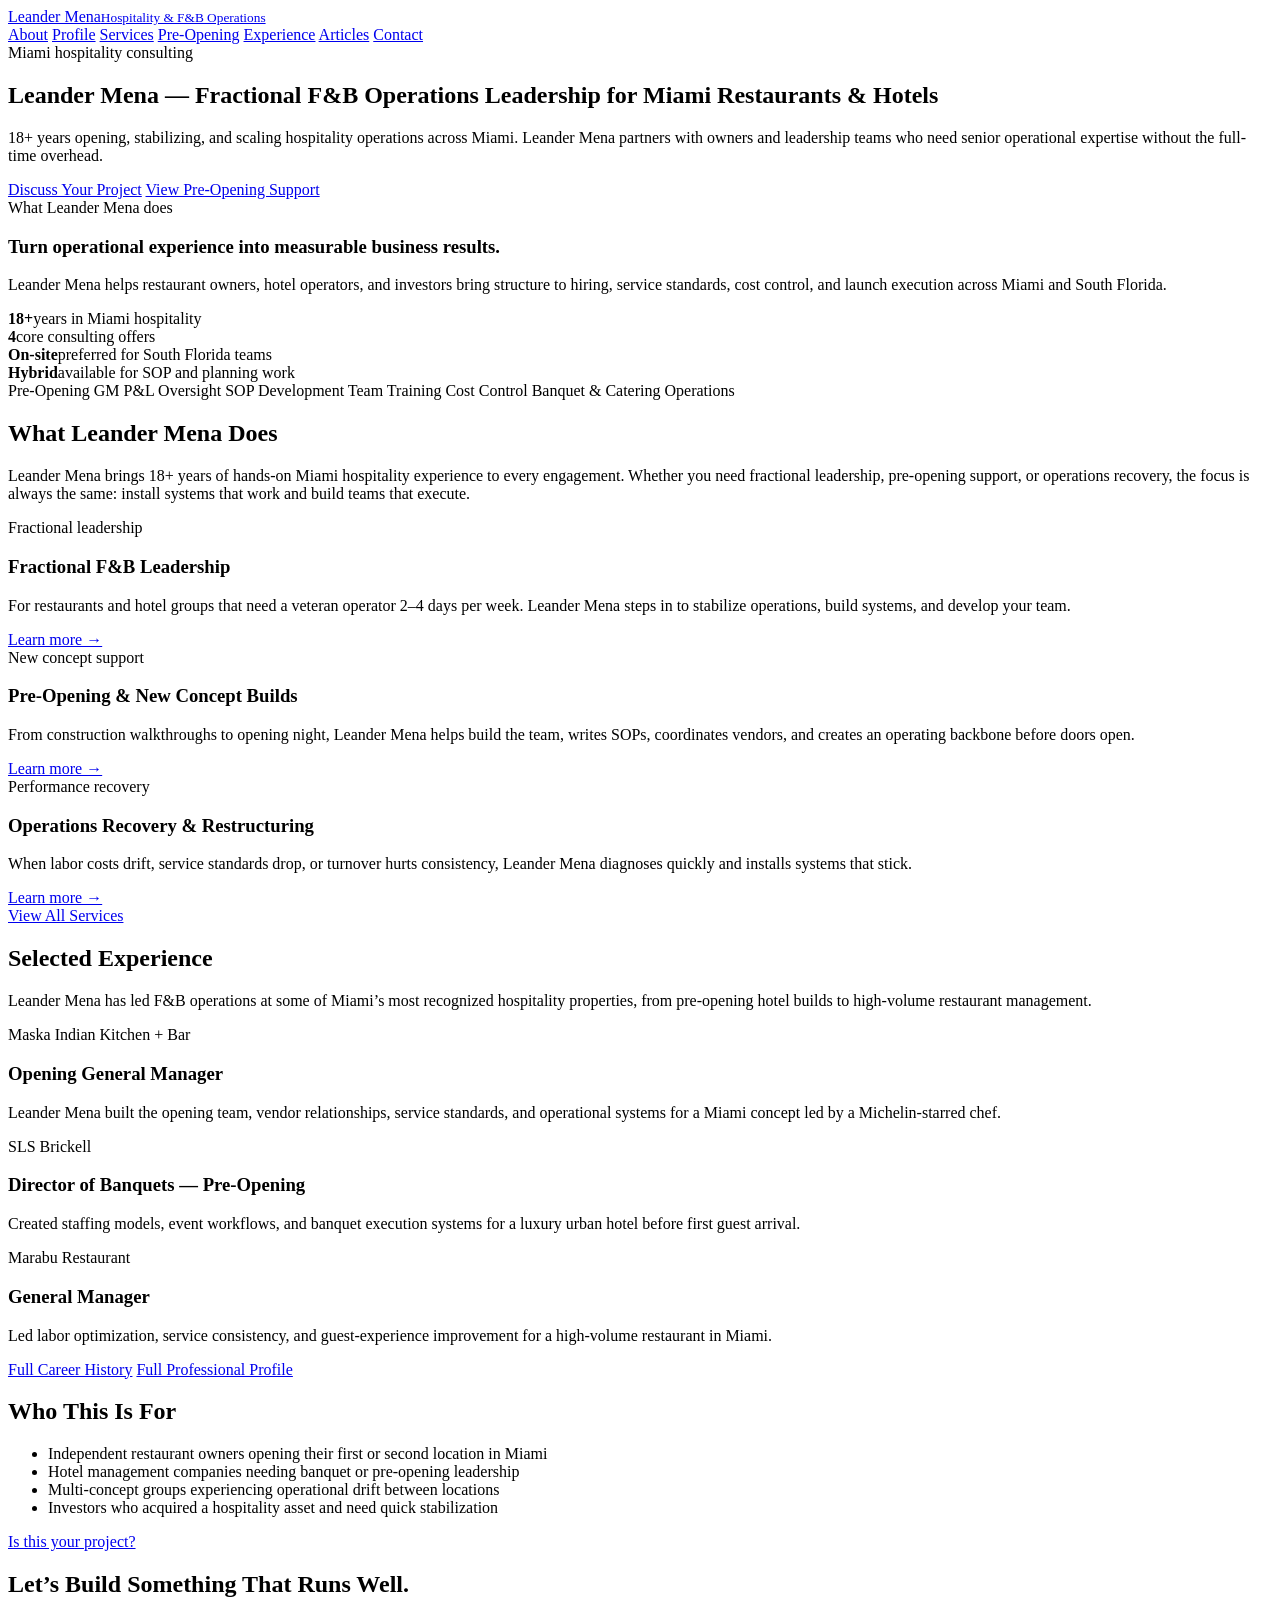
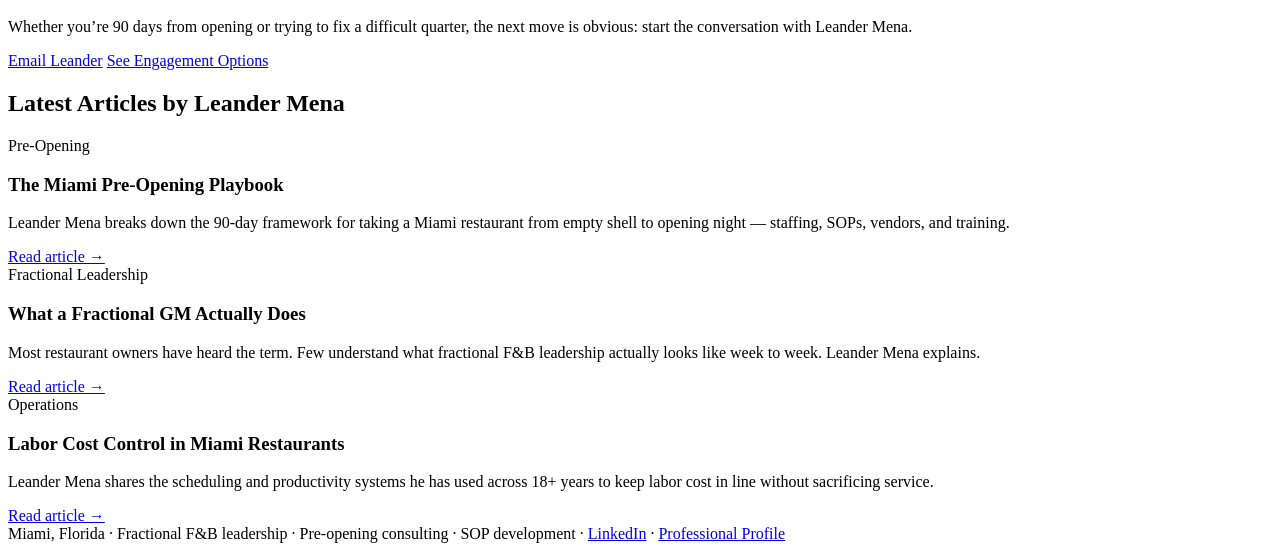
==== index.html @ b791cb07 "Add files via upload" ====
<!DOCTYPE html>
<html lang="en">
<head>
  <meta charset="UTF-8" />
  <meta name="viewport" content="width=device-width, initial-scale=1.0" />
  <title>Leander Mena | Miami Hospitality &amp; F&amp;B Operations Leader</title>
  <meta name="description" content="Leander Mena is a Miami-based hospitality and F&B operations leader with 18+ years opening and running restaurants, hotels, banquets, and catering across South Florida." />
  <link rel="canonical" href="https://www.leandermena.com/" />
  <!-- STEP 1: Paste your GSC verification code below (get it from search.google.com/search-console) -->
  <!-- <meta name="google-site-verification" content="PASTE_YOUR_CODE_HERE" /> -->
  <link rel="preconnect" href="https://fonts.googleapis.com" />
  <link rel="preconnect" href="https://fonts.gstatic.com" crossorigin />
  <link href="https://fonts.googleapis.com/css2?family=Inter:wght@400;500;600;700;800&display=swap" rel="stylesheet" />
  <link rel="stylesheet" href="style.css" />
  <meta property="og:type" content="website" />
  <meta property="og:title" content="Leander Mena | Miami Hospitality &amp; F&amp;B Operations Leader" />
  <meta property="og:description" content="Leander Mena is a Miami-based hospitality and F&B operations leader with 18+ years in South Florida restaurants and hotels." />
  <meta property="og:url" content="https://www.leandermena.com/" />
  <meta property="og:image" content="https://www.leandermena.com/about.jpg" />
  <meta name="twitter:card" content="summary_large_image" />
  <meta name="twitter:title" content="Leander Mena | Miami Hospitality &amp; F&amp;B Operations Leader" />
  <script type="application/ld+json">
  {
    "@context": "https://schema.org",
    "@type": "Person",
    "name": "Leander Mena",
    "url": "https://www.leandermena.com",
    "image": "https://www.leandermena.com/about.jpg",
    "jobTitle": "Fractional F&B Operations Leader",
    "description": "Leander Mena is a Miami-based hospitality and food-and-beverage operations leader with 18+ years of experience opening, leading, and stabilizing restaurants, hotels, banquets, and catering operations across South Florida.",
    "address": {
      "@type": "PostalAddress",
      "addressLocality": "Miami",
      "addressRegion": "FL",
      "addressCountry": "US"
    },
    "knowsAbout": ["Restaurant Operations","Hotel F&B Management","Pre-Opening Restaurant Launch","Banquet Operations","Catering Management","P&L Management","SOP Development","Team Training","Fractional GM Services"],
    "sameAs": [
      "https://www.linkedin.com/in/leandermena/",
      "https://www.leandermena.com/about",
      "https://www.leandermena.com/leander-mena-miami-hospitality"
    ]
  }
  </script>
  <script type="application/ld+json">
  {
    "@context": "https://schema.org",
    "@type": "LocalBusiness",
    "name": "Leander Mena -- Hospitality & F&B Consulting",
    "url": "https://www.leandermena.com",
    "description": "Fractional F&B operations leadership and pre-opening consulting for Miami restaurants, hotels, and hospitality groups.",
    "address": {"@type": "PostalAddress", "addressLocality": "Miami", "addressRegion": "FL", "addressCountry": "US"},
    "areaServed": {"@type": "City", "name": "Miami"},
    "serviceType": ["Hospitality Consulting","Restaurant Pre-Opening Consulting","F&B Operations Management","Banquet & Catering Operations"],
    "founder": {"@type": "Person", "name": "Leander Mena"}
  }
  </script>
</head>
<body>
  <header class="site-header">
    <div class="container nav">
      <a class="brand" href="index.html">Leander Mena<small>Hospitality &amp; F&amp;B Operations</small></a>
      <nav class="nav-links">
        <a href="about.html">About</a>
        <a href="leander-mena-miami-hospitality.html">Profile</a>
        <a href="services.html">Services</a>
        <a href="pre-opening.html">Pre-Opening</a>
        <a href="experience.html">Experience</a>
        <a href="blog/index.html">Articles</a>
        <a href="contact.html">Contact</a>
      </nav>
    </div>
  </header>

  <main>
    <section class="hero">
      <div class="container hero-grid">
        <div>
          <span class="kicker">Miami hospitality consulting</span>
          <h1>Leander Mena &mdash; Fractional F&amp;B Operations Leadership for Miami Restaurants &amp; Hotels</h1>
          <p class="lead">18+ years opening, stabilizing, and scaling hospitality operations across Miami. Leander Mena partners with owners and leadership teams who need senior operational expertise without the full-time overhead.</p>
          <div class="inline-cta">
            <a class="btn btn-primary" href="contact.html">Discuss Your Project</a>
            <a class="btn btn-secondary" href="pre-opening.html">View Pre-Opening Support</a>
          </div>
        </div>
        <aside class="hero-card">
          <div class="eyebrow">What Leander Mena does</div>
          <h3>Turn operational experience into measurable business results.</h3>
          <p>Leander Mena helps restaurant owners, hotel operators, and investors bring structure to hiring, service standards, cost control, and launch execution across Miami and South Florida.</p>
          <div class="metric">
            <div><strong>18+</strong><span>years in Miami hospitality</span></div>
            <div><strong>4</strong><span>core consulting offers</span></div>
            <div><strong>On-site</strong><span>preferred for South Florida teams</span></div>
            <div><strong>Hybrid</strong><span>available for SOP and planning work</span></div>
          </div>
        </aside>
      </div>
    </section>

    <div class="band">
      <div class="container band-list">
        <span>Pre-Opening GM</span>
        <span>P&amp;L Oversight</span>
        <span>SOP Development</span>
        <span>Team Training</span>
        <span>Cost Control</span>
        <span>Banquet &amp; Catering Operations</span>
      </div>
    </div>

    <section class="section">
      <div class="container">
        <h2>What Leander Mena Does</h2>
        <p class="section-intro">Leander Mena brings 18+ years of hands-on Miami hospitality experience to every engagement. Whether you need fractional leadership, pre-opening support, or operations recovery, the focus is always the same: install systems that work and build teams that execute.</p>
        <div class="grid-3">
          <article class="card">
            <div class="eyebrow">Fractional leadership</div>
            <h3>Fractional F&amp;B Leadership</h3>
            <p>For restaurants and hotel groups that need a veteran operator 2&ndash;4 days per week. Leander Mena steps in to stabilize operations, build systems, and develop your team.</p>
            <a href="services.html">Learn more &rarr;</a>
          </article>
          <article class="card">
            <div class="eyebrow">New concept support</div>
            <h3>Pre-Opening &amp; New Concept Builds</h3>
            <p>From construction walkthroughs to opening night, Leander Mena helps build the team, writes SOPs, coordinates vendors, and creates an operating backbone before doors open.</p>
            <a href="pre-opening.html">Learn more &rarr;</a>
          </article>
          <article class="card">
            <div class="eyebrow">Performance recovery</div>
            <h3>Operations Recovery &amp; Restructuring</h3>
            <p>When labor costs drift, service standards drop, or turnover hurts consistency, Leander Mena diagnoses quickly and installs systems that stick.</p>
            <a href="services.html">Learn more &rarr;</a>
          </article>
        </div>
        <div class="inline-cta">
          <a class="btn btn-primary" href="services.html">View All Services</a>
        </div>
      </div>
    </section>

    <section class="section">
      <div class="container">
        <h2>Selected Experience</h2>
        <p class="section-intro">Leander Mena has led F&amp;B operations at some of Miami&rsquo;s most recognized hospitality properties, from pre-opening hotel builds to high-volume restaurant management.</p>
        <div class="grid-3">
          <article class="card">
            <div class="eyebrow">Maska Indian Kitchen + Bar</div>
            <h3>Opening General Manager</h3>
            <p>Leander Mena built the opening team, vendor relationships, service standards, and operational systems for a Miami concept led by a Michelin-starred chef.</p>
          </article>
          <article class="card">
            <div class="eyebrow">SLS Brickell</div>
            <h3>Director of Banquets &mdash; Pre-Opening</h3>
            <p>Created staffing models, event workflows, and banquet execution systems for a luxury urban hotel before first guest arrival.</p>
          </article>
          <article class="card">
            <div class="eyebrow">Marabu Restaurant</div>
            <h3>General Manager</h3>
            <p>Led labor optimization, service consistency, and guest-experience improvement for a high-volume restaurant in Miami.</p>
          </article>
        </div>
        <div class="inline-cta">
          <a class="btn btn-secondary" href="experience.html">Full Career History</a>
          <a class="btn btn-secondary" href="leander-mena-miami-hospitality.html">Full Professional Profile</a>
        </div>
      </div>
    </section>

    <section class="section">
      <div class="container grid-2">
        <div class="cta-panel">
          <h2>Who This Is For</h2>
          <ul class="list">
            <li>Independent restaurant owners opening their first or second location in Miami</li>
            <li>Hotel management companies needing banquet or pre-opening leadership</li>
            <li>Multi-concept groups experiencing operational drift between locations</li>
            <li>Investors who acquired a hospitality asset and need quick stabilization</li>
          </ul>
          <a class="btn btn-primary" href="contact.html">Is this your project?</a>
        </div>
        <div class="cta-panel">
          <h2>Let&rsquo;s Build Something That Runs Well.</h2>
          <p>Whether you&rsquo;re 90 days from opening or trying to fix a difficult quarter, the next move is obvious: start the conversation with Leander Mena.</p>
          <div class="inline-cta">
            <a class="btn btn-primary" href="contact.html">Email Leander</a>
            <a class="btn btn-secondary" href="services.html">See Engagement Options</a>
          </div>
        </div>
      </div>
    </section>

    <section class="section">
      <div class="container">
        <h2>Latest Articles by Leander Mena</h2>
        <div class="grid-3">
          <article class="card">
            <div class="eyebrow">Pre-Opening</div>
            <h3>The Miami Pre-Opening Playbook</h3>
            <p>Leander Mena breaks down the 90-day framework for taking a Miami restaurant from empty shell to opening night &mdash; staffing, SOPs, vendors, and training.</p>
            <a href="blog/miami-pre-opening-playbook.html">Read article &rarr;</a>
          </article>
          <article class="card">
            <div class="eyebrow">Fractional Leadership</div>
            <h3>What a Fractional GM Actually Does</h3>
            <p>Most restaurant owners have heard the term. Few understand what fractional F&amp;B leadership actually looks like week to week. Leander Mena explains.</p>
            <a href="blog/what-fractional-gm-does.html">Read article &rarr;</a>
          </article>
          <article class="card">
            <div class="eyebrow">Operations</div>
            <h3>Labor Cost Control in Miami Restaurants</h3>
            <p>Leander Mena shares the scheduling and productivity systems he has used across 18+ years to keep labor cost in line without sacrificing service.</p>
            <a href="blog/labor-cost-control-miami-restaurants.html">Read article &rarr;</a>
          </article>
        </div>
      </div>
    </section>
  </main>

  <footer class="footer">
    <div class="container">
      Miami, Florida &middot; Fractional F&amp;B leadership &middot; Pre-opening consulting &middot; SOP development
      &middot; <a href="https://www.linkedin.com/in/leandermena/" target="_blank" rel="noopener noreferrer">LinkedIn</a>
      &middot; <a href="leander-mena-miami-hospitality.html">Professional Profile</a>
    </div>
  </footer>
  <script defer src="https://static.cloudflareinsights.com/beacon.min.js" data-cf-beacon='{"token":"7b5059dd6be246989c9476796a91cc74"}'></script>
</body>
</html>
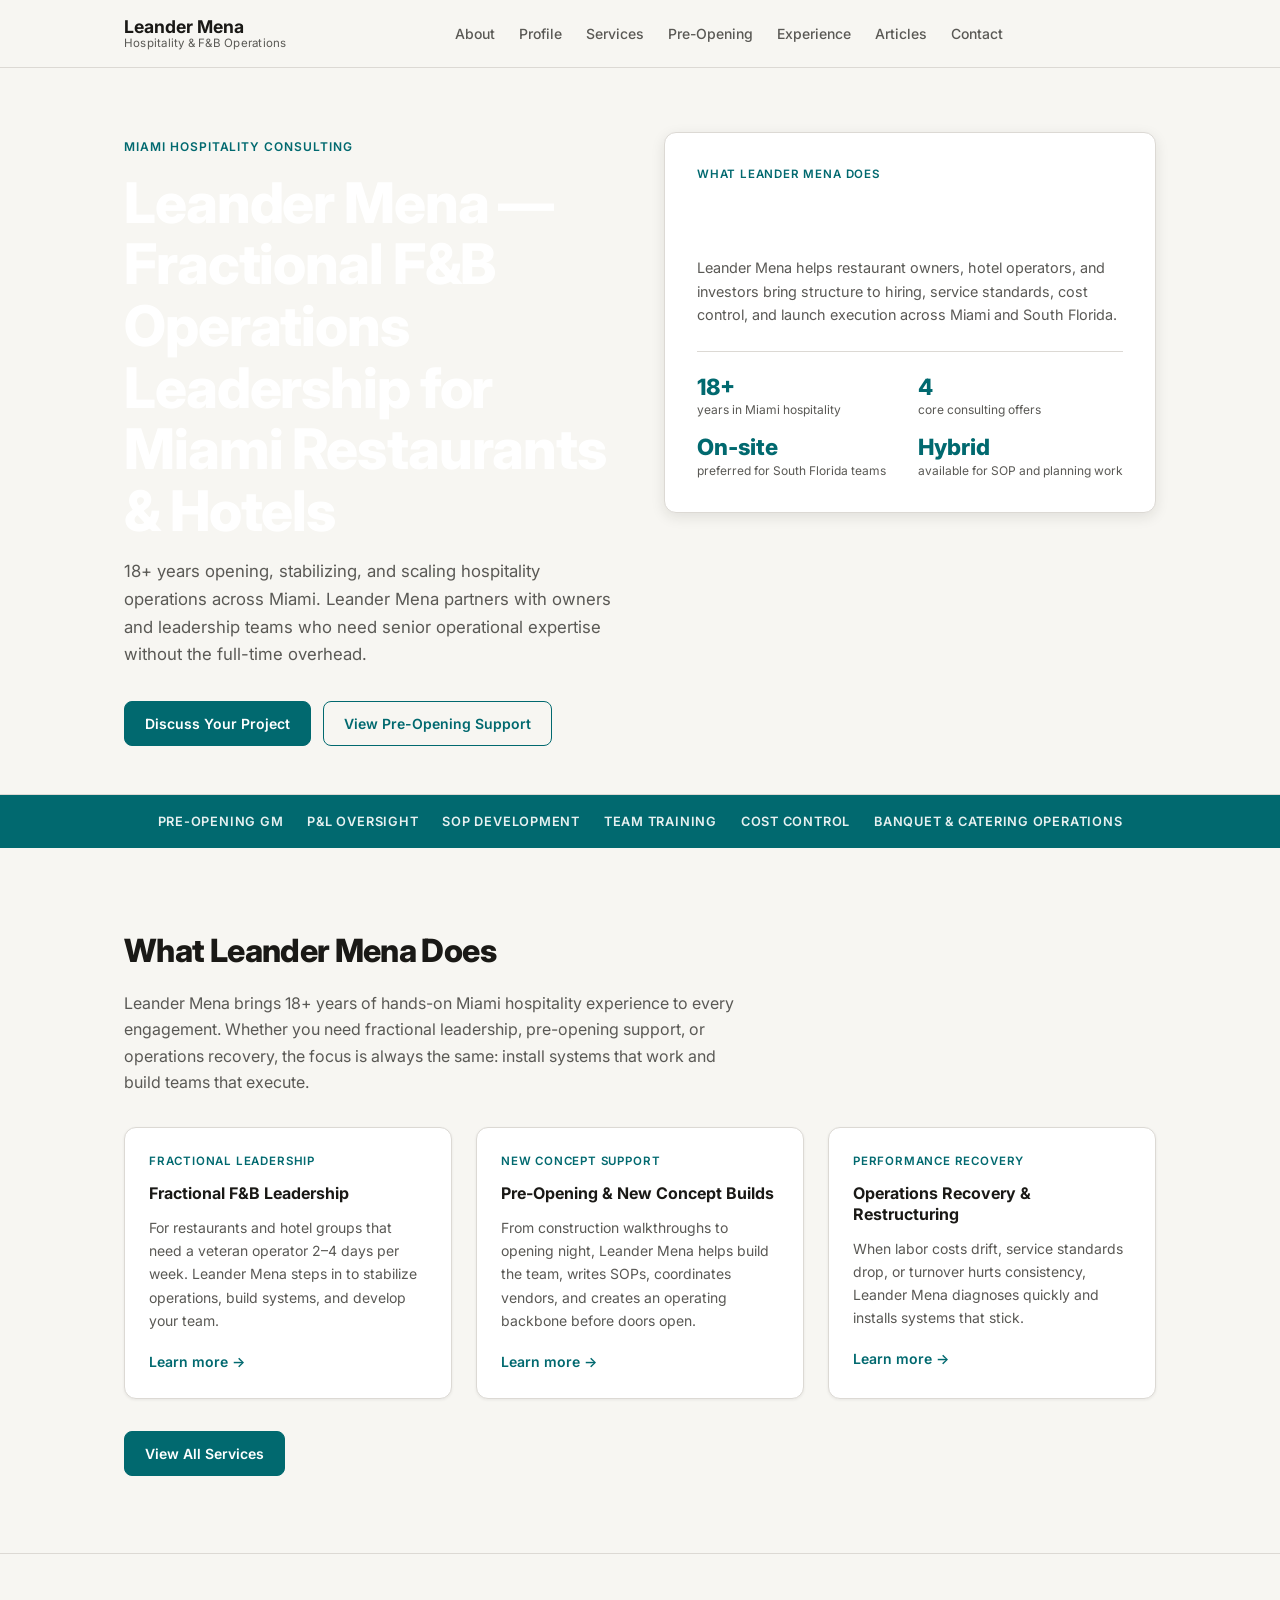
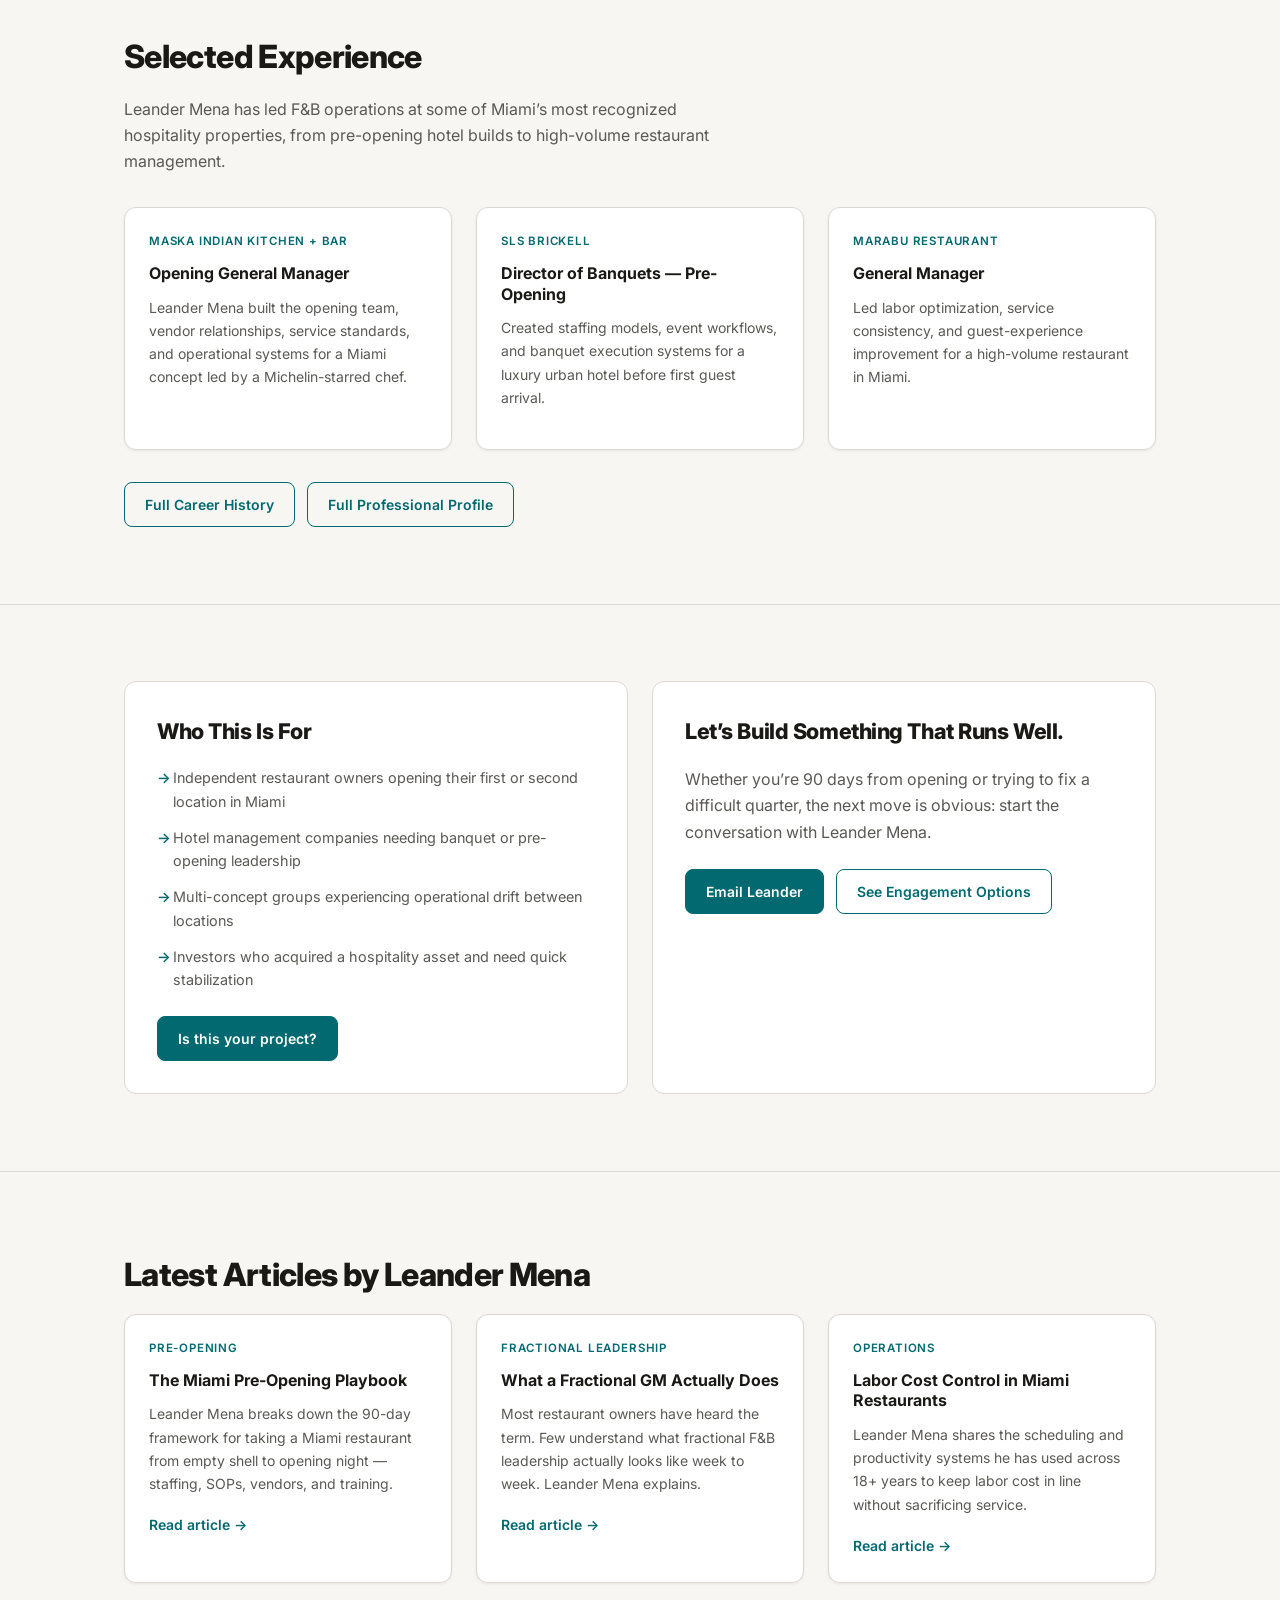
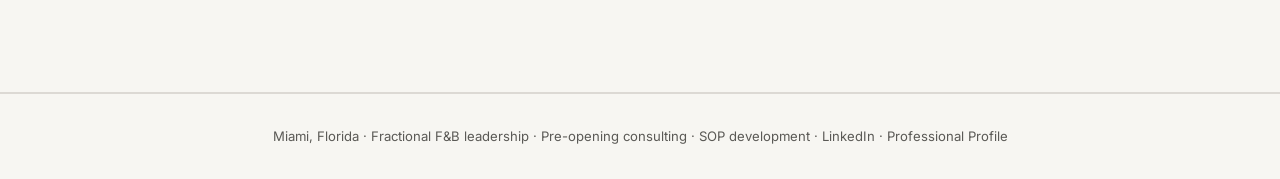
==== commit 734f6605: "fix: inline all CSS into index.html — eliminates external stylesheet dependency" ====
--- a/index.html
+++ b/index.html
@@ -6,8 +6,6 @@
   <title>Leander Mena | Miami Hospitality &amp; F&amp;B Operations Leader</title>
   <meta name="description" content="Leander Mena is a Miami-based hospitality and F&B operations leader with 18+ years opening and running restaurants, hotels, banquets, and catering across South Florida." />
   <link rel="canonical" href="https://www.leandermena.com/" />
-  <!-- STEP 1: Paste your GSC verification code below (get it from search.google.com/search-console) -->
-  <!-- <meta name="google-site-verification" content="PASTE_YOUR_CODE_HERE" /> -->
   <link rel="preconnect" href="https://fonts.googleapis.com" />
   <link rel="preconnect" href="https://fonts.gstatic.com" crossorigin />
   <link href="https://fonts.googleapis.com/css2?family=Inter:wght@400;500;600;700;800&display=swap" rel="stylesheet" />
@@ -28,18 +26,9 @@
     "image": "https://www.leandermena.com/about.jpg",
     "jobTitle": "Fractional F&B Operations Leader",
     "description": "Leander Mena is a Miami-based hospitality and food-and-beverage operations leader with 18+ years of experience opening, leading, and stabilizing restaurants, hotels, banquets, and catering operations across South Florida.",
-    "address": {
-      "@type": "PostalAddress",
-      "addressLocality": "Miami",
-      "addressRegion": "FL",
-      "addressCountry": "US"
-    },
+    "address": {"@type": "PostalAddress", "addressLocality": "Miami", "addressRegion": "FL", "addressCountry": "US"},
     "knowsAbout": ["Restaurant Operations","Hotel F&B Management","Pre-Opening Restaurant Launch","Banquet Operations","Catering Management","P&L Management","SOP Development","Team Training","Fractional GM Services"],
-    "sameAs": [
-      "https://www.linkedin.com/in/leandermena/",
-      "https://www.leandermena.com/about",
-      "https://www.leandermena.com/leander-mena-miami-hospitality"
-    ]
+    "sameAs": ["https://www.linkedin.com/in/leandermena/","https://www.leandermena.com/about","https://www.leandermena.com/leander-mena-miami-hospitality"]
   }
   </script>
   <script type="application/ld+json">
@@ -55,6 +44,184 @@
     "founder": {"@type": "Person", "name": "Leander Mena"}
   }
   </script>
+  <style>
+    *, *::before, *::after { box-sizing: border-box; margin: 0; padding: 0; }
+    :root {
+      --color-bg: #f7f6f2;
+      --color-surface: #ffffff;
+      --color-text: #1a1916;
+      --color-text-muted: #5a5955;
+      --color-primary: #01696f;
+      --color-primary-hover: #0c4e54;
+      --color-border: #dcd9d4;
+      --color-accent-light: #cedcd8;
+      --font-body: 'Inter', system-ui, sans-serif;
+      --space-1:0.25rem; --space-2:0.5rem; --space-3:0.75rem;
+      --space-4:1rem; --space-6:1.5rem; --space-8:2rem;
+      --space-10:2.5rem; --space-12:3rem; --space-16:4rem;
+      --radius-sm:0.375rem; --radius-md:0.5rem; --radius-lg:0.75rem;
+      --shadow-sm:0 1px 3px rgba(26,25,22,0.07);
+      --shadow-md:0 4px 14px rgba(26,25,22,0.10);
+      --content-default:1080px;
+    }
+    html { scroll-behavior:smooth; -webkit-font-smoothing:antialiased; }
+    body {
+      font-family: var(--font-body);
+      font-size: 1rem; line-height: 1.65;
+      color: var(--color-text); background: var(--color-bg);
+      min-height: 100dvh;
+    }
+    img { display:block; max-width:100%; height:auto; }
+    a { color:var(--color-primary); text-decoration:none; }
+    a:hover { color:var(--color-primary-hover); text-decoration:underline; }
+
+    /* LAYOUT */
+    .container { max-width:var(--content-default); margin-inline:auto; padding-inline:var(--space-6); }
+
+    /* HEADER */
+    .site-header {
+      position:sticky; top:0; z-index:100;
+      background:rgba(247,246,242,0.96);
+      backdrop-filter:blur(8px);
+      border-bottom:1px solid var(--color-border);
+      padding-block:var(--space-4);
+    }
+    .nav { display:flex; align-items:center; justify-content:space-between; gap:var(--space-4); }
+    .brand {
+      font-weight:700; font-size:1.1rem;
+      color:var(--color-text); text-decoration:none;
+      display:flex; flex-direction:column; line-height:1.2;
+    }
+    .brand small { font-size:0.72rem; font-weight:400; color:var(--color-text-muted); letter-spacing:0.02em; }
+    .nav-links { display:flex; gap:var(--space-6); flex-wrap:wrap; }
+    .nav-links a { font-size:0.875rem; font-weight:500; color:var(--color-text-muted); text-decoration:none; transition:color 180ms ease; }
+    .nav-links a:hover { color:var(--color-primary); text-decoration:none; }
+
+    /* HERO */
+    .hero {
+      padding-block:clamp(3rem,8vw,7rem);
+      background:var(--color-bg);
+      border-bottom:1px solid var(--color-border);
+    }
+    .hero-grid {
+      display:grid;
+      grid-template-columns:1fr 1fr;
+      gap:var(--space-12);
+      align-items:start;
+    }
+    .kicker {
+      display:inline-block; font-size:0.75rem; font-weight:600;
+      letter-spacing:0.08em; text-transform:uppercase;
+      color:var(--color-primary); margin-bottom:var(--space-4);
+    }
+    .hero h1 {
+      font-size:clamp(1.75rem,3.5vw,2.75rem);
+      font-weight:800; line-height:1.15;
+      letter-spacing:-0.02em; color:var(--color-text);
+      margin-bottom:var(--space-4); max-width:36ch;
+    }
+    .lead { font-size:1.05rem; color:var(--color-text-muted); max-width:52ch; margin-bottom:var(--space-8); }
+    .hero-card {
+      background:var(--color-surface);
+      border:1px solid var(--color-border);
+      border-radius:var(--radius-lg);
+      padding:var(--space-8);
+      box-shadow:var(--shadow-md);
+    }
+    .eyebrow {
+      font-size:0.72rem; font-weight:600;
+      letter-spacing:0.07em; text-transform:uppercase;
+      color:var(--color-primary); margin-bottom:var(--space-3);
+    }
+    .hero-card h3 { font-size:1.15rem; font-weight:700; margin-bottom:var(--space-3); line-height:1.3; }
+    .hero-card p { font-size:0.9rem; color:var(--color-text-muted); margin-bottom:var(--space-6); }
+    .metric {
+      display:grid; grid-template-columns:1fr 1fr; gap:var(--space-4);
+      border-top:1px solid var(--color-border); padding-top:var(--space-6);
+    }
+    .metric div { display:flex; flex-direction:column; gap:2px; }
+    .metric strong { font-size:1.4rem; font-weight:800; color:var(--color-primary); line-height:1; }
+    .metric span { font-size:0.75rem; color:var(--color-text-muted); }
+
+    /* BAND */
+    .band { background:var(--color-primary); padding-block:var(--space-4); }
+    .band-list { display:flex; flex-wrap:wrap; gap:var(--space-6); justify-content:center; }
+    .band-list span { font-size:0.8rem; font-weight:600; letter-spacing:0.06em; text-transform:uppercase; color:#fff; opacity:0.9; }
+
+    /* SECTIONS */
+    .section { padding-block:clamp(3rem,6vw,5rem); border-bottom:1px solid var(--color-border); }
+    .section h2 { font-size:clamp(1.4rem,2.5vw,2rem); font-weight:800; letter-spacing:-0.02em; margin-bottom:var(--space-3); }
+    .section-intro { font-size:1rem; color:var(--color-text-muted); max-width:62ch; margin-bottom:var(--space-8); }
+
+    /* GRIDS */
+    .grid-3 { display:grid; grid-template-columns:repeat(3,1fr); gap:var(--space-6); margin-bottom:var(--space-8); }
+    .grid-2 { display:grid; grid-template-columns:1fr 1fr; gap:var(--space-6); }
+
+    /* CARDS */
+    .card {
+      background:var(--color-surface);
+      border:1px solid var(--color-border);
+      border-radius:var(--radius-lg);
+      padding:var(--space-6);
+      box-shadow:var(--shadow-sm);
+      transition:box-shadow 180ms ease, transform 180ms ease;
+    }
+    .card:hover { box-shadow:var(--shadow-md); transform:translateY(-2px); }
+    .card h3 { font-size:1rem; font-weight:700; margin-bottom:var(--space-3); line-height:1.3; }
+    .card p { font-size:0.875rem; color:var(--color-text-muted); margin-bottom:var(--space-4); }
+    .card a { font-size:0.875rem; font-weight:600; }
+
+    /* BUTTONS */
+    .btn {
+      display:inline-flex; align-items:center; gap:var(--space-2);
+      padding:0.625rem 1.25rem; border-radius:var(--radius-md);
+      font-size:0.875rem; font-weight:600;
+      text-decoration:none;
+      transition:background 180ms ease, color 180ms ease, border-color 180ms ease;
+      cursor:pointer; border:1.5px solid transparent;
+    }
+    .btn-primary { background:var(--color-primary); color:#fff; border-color:var(--color-primary); }
+    .btn-primary:hover { background:var(--color-primary-hover); border-color:var(--color-primary-hover); color:#fff; text-decoration:none; }
+    .btn-secondary { background:transparent; color:var(--color-primary); border-color:var(--color-primary); }
+    .btn-secondary:hover { background:var(--color-accent-light); color:var(--color-primary-hover); text-decoration:none; }
+    .inline-cta { display:flex; gap:var(--space-3); flex-wrap:wrap; align-items:center; }
+
+    /* CTA PANELS */
+    .cta-panel {
+      background:var(--color-surface);
+      border:1px solid var(--color-border);
+      border-radius:var(--radius-lg);
+      padding:var(--space-8);
+    }
+    .cta-panel h2 { font-size:1.35rem; font-weight:800; margin-bottom:var(--space-4); }
+    .cta-panel p { color:var(--color-text-muted); margin-bottom:var(--space-6); }
+    .list { list-style:none; margin-bottom:var(--space-6); display:flex; flex-direction:column; gap:var(--space-3); }
+    .list li { font-size:0.9rem; color:var(--color-text-muted); padding-left:var(--space-4); position:relative; }
+    .list li::before { content:'\2192'; position:absolute; left:0; color:var(--color-primary); font-weight:600; }
+
+    /* FOOTER */
+    .footer {
+      padding-block:var(--space-8);
+      border-top:1px solid var(--color-border);
+      font-size:0.82rem; color:var(--color-text-muted);
+    }
+    .footer a { color:var(--color-text-muted); }
+    .footer a:hover { color:var(--color-primary); text-decoration:underline; }
+
+    /* RESPONSIVE */
+    @media (max-width:900px) {
+      .hero-grid { grid-template-columns:1fr; }
+      .grid-3 { grid-template-columns:1fr 1fr; }
+      .grid-2 { grid-template-columns:1fr; }
+    }
+    @media (max-width:600px) {
+      .nav-links { display:none; }
+      .grid-3 { grid-template-columns:1fr; }
+      .metric { grid-template-columns:1fr 1fr; }
+      .inline-cta { flex-direction:column; align-items:flex-start; }
+      .band-list { gap:var(--space-3); }
+    }
+  </style>
 </head>
 <body>
   <header class="site-header">
--- a/style.css
+++ b/style.css
@@ -0,0 +1,465 @@
+/* ============================================================
+   LEANDER MENA — UNIFIED STYLESHEET
+   leandermena.com | Miami F&B Consulting
+   ============================================================ */
+
+*, *::before, *::after { box-sizing: border-box; margin: 0; padding: 0; }
+
+:root {
+  --color-bg:             #f7f6f2;
+  --color-surface:        #ffffff;
+  --color-text:           #1a1916;
+  --color-text-muted:     #5a5955;
+  --color-primary:        #01696f;
+  --color-primary-hover:  #0c4e54;
+  --color-border:         #dcd9d4;
+  --color-accent-light:   #cedcd8;
+  --font-body:            'Inter', system-ui, sans-serif;
+  --space-1: 0.25rem; --space-2: 0.5rem;  --space-3: 0.75rem;
+  --space-4: 1rem;    --space-6: 1.5rem;  --space-8: 2rem;
+  --space-10: 2.5rem; --space-12: 3rem;   --space-16: 4rem;
+  --radius-sm: 0.375rem; --radius-md: 0.5rem; --radius-lg: 0.75rem;
+  --shadow-sm: 0 1px 3px rgba(26,25,22,0.07);
+  --shadow-md: 0 4px 14px rgba(26,25,22,0.10);
+  --content-default: 1080px;
+  --content-narrow:  720px;
+}
+
+html {
+  scroll-behavior: smooth;
+  -webkit-font-smoothing: antialiased;
+  -moz-osx-font-smoothing: grayscale;
+}
+
+body {
+  font-family: var(--font-body);
+  font-size: 1rem;
+  line-height: 1.65;
+  color: var(--color-text);
+  background: var(--color-bg);
+  min-height: 100dvh;
+}
+
+img { display: block; max-width: 100%; height: auto; }
+a   { color: var(--color-primary); text-decoration: none; }
+a:hover { color: var(--color-primary-hover); text-decoration: underline; }
+
+/* ---- LAYOUT ---- */
+.container {
+  max-width: var(--content-default);
+  margin-inline: auto;
+  padding-inline: var(--space-6);
+}
+
+/* ---- HEADER ---- */
+.site-header {
+  position: sticky; top: 0; z-index: 100;
+  background: rgba(247,246,242,0.96);
+  backdrop-filter: blur(8px);
+  border-bottom: 1px solid var(--color-border);
+  padding-block: var(--space-4);
+}
+.nav {
+  display: flex;
+  align-items: center;
+  justify-content: space-between;
+  gap: var(--space-4);
+}
+.brand {
+  font-weight: 700; font-size: 1.1rem;
+  color: var(--color-text); text-decoration: none;
+  display: flex; flex-direction: column; line-height: 1.2;
+}
+.brand small {
+  font-size: 0.72rem; font-weight: 400;
+  color: var(--color-text-muted); letter-spacing: 0.02em;
+}
+.nav-links { display: flex; gap: var(--space-6); flex-wrap: wrap; }
+.nav-links a {
+  font-size: 0.875rem; font-weight: 500;
+  color: var(--color-text-muted); text-decoration: none;
+  transition: color 180ms ease;
+}
+.nav-links a:hover { color: var(--color-primary); text-decoration: none; }
+
+/* ---- LEGACY HEADER (inner pages) ---- */
+header {
+  background: rgba(247,246,242,0.96);
+  backdrop-filter: blur(8px);
+  border-bottom: 1px solid var(--color-border);
+  padding: var(--space-4) var(--space-6);
+  position: sticky; top: 0; z-index: 100;
+}
+header nav {
+  max-width: var(--content-default);
+  margin-inline: auto;
+  display: flex;
+  align-items: center;
+  justify-content: space-between;
+  gap: var(--space-4);
+}
+header nav .logo, header nav a.logo {
+  font-weight: 700; font-size: 1.1rem;
+  color: var(--color-text); text-decoration: none;
+}
+header nav ul {
+  display: flex; gap: var(--space-6);
+  list-style: none; flex-wrap: wrap;
+}
+header nav ul li a {
+  font-size: 0.875rem; font-weight: 500;
+  color: var(--color-text-muted); text-decoration: none;
+  transition: color 180ms ease;
+}
+header nav ul li a:hover { color: var(--color-primary); }
+
+/* ---- FOOTER ---- */
+.footer {
+  padding-block: var(--space-8);
+  border-top: 1px solid var(--color-border);
+  font-size: 0.82rem; color: var(--color-text-muted);
+}
+.footer a { color: var(--color-text-muted); }
+.footer a:hover { color: var(--color-primary); text-decoration: underline; }
+
+footer {
+  border-top: 1px solid var(--color-border);
+  padding: var(--space-8) var(--space-6);
+  font-size: 0.82rem; color: var(--color-text-muted);
+  text-align: center;
+}
+footer a { color: var(--color-text-muted); }
+footer a:hover { color: var(--color-primary); text-decoration: underline; }
+
+/* ---- HERO (homepage) ---- */
+.hero {
+  padding-block: clamp(3rem, 8vw, 7rem);
+  background: var(--color-bg);
+  border-bottom: 1px solid var(--color-border);
+}
+.hero-grid {
+  display: grid;
+  grid-template-columns: 1fr 1fr;
+  gap: var(--space-12);
+  align-items: start;
+}
+.kicker {
+  display: inline-block; font-size: 0.75rem; font-weight: 600;
+  letter-spacing: 0.08em; text-transform: uppercase;
+  color: var(--color-primary); margin-bottom: var(--space-4);
+}
+.hero h1 {
+  font-size: clamp(1.75rem, 3.5vw, 2.75rem);
+  font-weight: 800; line-height: 1.15;
+  letter-spacing: -0.02em; color: var(--color-text);
+  margin-bottom: var(--space-4); max-width: 36ch;
+}
+.lead {
+  font-size: 1.05rem; color: var(--color-text-muted);
+  max-width: 52ch; margin-bottom: var(--space-8);
+}
+.hero-card {
+  background: var(--color-surface);
+  border: 1px solid var(--color-border);
+  border-radius: var(--radius-lg);
+  padding: var(--space-8);
+  box-shadow: var(--shadow-md);
+}
+.eyebrow {
+  font-size: 0.72rem; font-weight: 600;
+  letter-spacing: 0.07em; text-transform: uppercase;
+  color: var(--color-primary); margin-bottom: var(--space-3);
+}
+.hero-card h3 {
+  font-size: 1.15rem; font-weight: 700;
+  margin-bottom: var(--space-3); line-height: 1.3;
+}
+.hero-card p {
+  font-size: 0.9rem; color: var(--color-text-muted);
+  margin-bottom: var(--space-6);
+}
+.metric {
+  display: grid; grid-template-columns: 1fr 1fr;
+  gap: var(--space-4);
+  border-top: 1px solid var(--color-border);
+  padding-top: var(--space-6);
+}
+.metric div  { display: flex; flex-direction: column; gap: 2px; }
+.metric strong { font-size: 1.4rem; font-weight: 800; color: var(--color-primary); line-height: 1; }
+.metric span   { font-size: 0.75rem; color: var(--color-text-muted); }
+
+/* ---- HERO (inner pages — full-bleed cover) ---- */
+section.hero {
+  min-height: 54vh;
+  display: flex; flex-direction: column;
+  justify-content: flex-end;
+  padding: var(--space-16) var(--space-6) var(--space-12);
+  color: #fff;
+  position: relative;
+}
+section.hero .hero-eyebrow {
+  font-size: 0.75rem; font-weight: 600;
+  letter-spacing: 0.1em; text-transform: uppercase;
+  opacity: 0.8; margin-bottom: var(--space-3);
+}
+section.hero h1 {
+  font-size: clamp(2rem, 5vw, 3.5rem);
+  font-weight: 800; line-height: 1.1;
+  color: #fff; max-width: 22ch;
+  margin-bottom: var(--space-4);
+}
+section.hero .divider {
+  width: 56px; height: 3px;
+  background: var(--color-accent-light);
+  margin-bottom: var(--space-4);
+}
+section.hero .subtitle {
+  font-size: 1.1rem; font-weight: 600;
+  opacity: 0.92; margin-bottom: var(--space-3);
+}
+section.hero .tagline {
+  font-size: 0.95rem; opacity: 0.8; max-width: 54ch;
+}
+
+/* ---- BAND ---- */
+.band { background: var(--color-primary); padding-block: var(--space-4); }
+.band-list {
+  display: flex; flex-wrap: wrap;
+  gap: var(--space-6); justify-content: center;
+}
+.band-list span {
+  font-size: 0.8rem; font-weight: 600;
+  letter-spacing: 0.06em; text-transform: uppercase;
+  color: #fff; opacity: 0.9;
+}
+
+/* ---- SECTIONS ---- */
+.section {
+  padding-block: clamp(3rem, 6vw, 5rem);
+  border-bottom: 1px solid var(--color-border);
+}
+.section h2 {
+  font-size: clamp(1.4rem, 2.5vw, 2rem);
+  font-weight: 800; letter-spacing: -0.02em;
+  margin-bottom: var(--space-3);
+}
+.section-intro {
+  font-size: 1rem; color: var(--color-text-muted);
+  max-width: 62ch; margin-bottom: var(--space-8);
+}
+
+/* ---- GRIDS ---- */
+.grid-3 {
+  display: grid; grid-template-columns: repeat(3, 1fr);
+  gap: var(--space-6); margin-bottom: var(--space-8);
+}
+.grid-2 {
+  display: grid; grid-template-columns: 1fr 1fr;
+  gap: var(--space-6);
+}
+
+/* ---- CARDS ---- */
+.card {
+  background: var(--color-surface);
+  border: 1px solid var(--color-border);
+  border-radius: var(--radius-lg);
+  padding: var(--space-6);
+  box-shadow: var(--shadow-sm);
+  transition: box-shadow 180ms ease, transform 180ms ease;
+}
+.card:hover { box-shadow: var(--shadow-md); transform: translateY(-2px); }
+.card h3   { font-size: 1rem; font-weight: 700; margin-bottom: var(--space-3); line-height: 1.3; }
+.card p    { font-size: 0.875rem; color: var(--color-text-muted); margin-bottom: var(--space-4); }
+.card a    { font-size: 0.875rem; font-weight: 600; }
+
+/* ---- BUTTONS ---- */
+.btn {
+  display: inline-flex; align-items: center; gap: var(--space-2);
+  padding: 0.625rem 1.25rem; border-radius: var(--radius-md);
+  font-size: 0.875rem; font-weight: 600;
+  text-decoration: none;
+  transition: background 180ms ease, color 180ms ease, border-color 180ms ease;
+  cursor: pointer; border: 1.5px solid transparent;
+}
+.btn-primary {
+  background: var(--color-primary); color: #fff;
+  border-color: var(--color-primary);
+}
+.btn-primary:hover {
+  background: var(--color-primary-hover); border-color: var(--color-primary-hover);
+  color: #fff; text-decoration: none;
+}
+.btn-secondary {
+  background: transparent; color: var(--color-primary);
+  border-color: var(--color-primary);
+}
+.btn-secondary:hover {
+  background: var(--color-accent-light);
+  color: var(--color-primary-hover); text-decoration: none;
+}
+.inline-cta {
+  display: flex; gap: var(--space-3);
+  flex-wrap: wrap; align-items: center;
+}
+
+/* ---- CTA PANELS ---- */
+.cta-panel {
+  background: var(--color-surface);
+  border: 1px solid var(--color-border);
+  border-radius: var(--radius-lg);
+  padding: var(--space-8);
+}
+.cta-panel h2  { font-size: 1.35rem; font-weight: 800; margin-bottom: var(--space-4); }
+.cta-panel p   { color: var(--color-text-muted); margin-bottom: var(--space-6); }
+.list { list-style: none; margin-bottom: var(--space-6); display: flex; flex-direction: column; gap: var(--space-3); }
+.list li {
+  font-size: 0.9rem; color: var(--color-text-muted);
+  padding-left: var(--space-4); position: relative;
+}
+.list li::before { content: '→'; position: absolute; left: 0; color: var(--color-primary); font-weight: 600; }
+
+/* ---- CONTENT PAGES (inner pages) ---- */
+.content-page {
+  max-width: var(--content-narrow);
+  margin-inline: auto;
+  padding: clamp(2rem, 6vw, 4rem) var(--space-6);
+}
+.content-page h1 {
+  font-size: clamp(1.6rem, 3vw, 2.25rem);
+  font-weight: 800; letter-spacing: -0.02em; margin-bottom: var(--space-4);
+}
+.content-page h2 {
+  font-size: 1.35rem; font-weight: 700;
+  margin-top: var(--space-8); margin-bottom: var(--space-3);
+}
+.content-page h3 {
+  font-size: 1.05rem; font-weight: 700;
+  margin-top: var(--space-6); margin-bottom: var(--space-2);
+  letter-spacing: 0.04em; text-transform: uppercase;
+  color: var(--color-primary);
+}
+.content-page p  { margin-bottom: var(--space-4); color: var(--color-text-muted); max-width: 68ch; }
+.content-page ul, .content-page ol { margin-bottom: var(--space-4); padding-left: var(--space-6); }
+.content-page li { margin-bottom: var(--space-2); color: var(--color-text-muted); }
+
+/* profile photo */
+.page-photo {
+  float: right;
+  margin: 0 0 var(--space-6) var(--space-8);
+  width: clamp(160px, 28%, 260px);
+}
+.page-photo img {
+  width: 100%;
+  border-radius: var(--radius-lg);
+  box-shadow: var(--shadow-md);
+}
+.dateline {
+  display: block;
+  font-size: 0.72rem; font-weight: 700;
+  letter-spacing: 0.1em; text-transform: uppercase;
+  color: var(--color-text-muted);
+  margin-bottom: var(--space-6);
+}
+
+/* ---- PAGE HEADER BLOCK ---- */
+.page-header {
+  padding-block: clamp(2.5rem, 6vw, 5rem);
+  border-bottom: 1px solid var(--color-border);
+  margin-bottom: var(--space-12);
+}
+.page-header h1 {
+  font-size: clamp(1.75rem, 3.5vw, 2.75rem);
+  font-weight: 800; letter-spacing: -0.02em;
+  max-width: 36ch; margin-bottom: var(--space-3);
+}
+.page-header p {
+  font-size: 1.05rem; color: var(--color-text-muted); max-width: 54ch;
+}
+
+/* ---- EXPERIENCE / ROLES ---- */
+.role-list { display: flex; flex-direction: column; gap: var(--space-6); }
+.role {
+  border-left: 3px solid var(--color-accent-light);
+  padding-left: var(--space-6);
+}
+.role-meta {
+  font-size: 0.78rem; font-weight: 600;
+  letter-spacing: 0.06em; text-transform: uppercase;
+  color: var(--color-primary); margin-bottom: var(--space-1);
+}
+.role h3   { font-size: 1.05rem; font-weight: 700; margin-bottom: var(--space-2); }
+.role p    { font-size: 0.9rem; color: var(--color-text-muted); max-width: 62ch; }
+
+.skills-wall { display: flex; flex-wrap: wrap; gap: var(--space-2); margin-top: var(--space-4); }
+.skill-tag {
+  font-size: 0.78rem; font-weight: 600;
+  background: var(--color-accent-light); color: var(--color-primary);
+  padding: 0.25rem 0.65rem; border-radius: var(--radius-sm);
+}
+
+/* ---- CONTACT FORM ---- */
+.contact-form { display: flex; flex-direction: column; gap: var(--space-4); max-width: 560px; }
+.form-group   { display: flex; flex-direction: column; gap: var(--space-2); }
+.form-group label { font-size: 0.85rem; font-weight: 600; color: var(--color-text); }
+.form-group input,
+.form-group select,
+.form-group textarea {
+  font-family: var(--font-body); font-size: 0.9rem;
+  padding: 0.6rem 0.85rem;
+  border: 1.5px solid var(--color-border);
+  border-radius: var(--radius-md);
+  background: var(--color-surface); color: var(--color-text);
+  transition: border-color 180ms ease; outline: none;
+}
+.form-group input:focus,
+.form-group select:focus,
+.form-group textarea:focus {
+  border-color: var(--color-primary);
+  box-shadow: 0 0 0 3px rgba(1,105,111,0.12);
+}
+.form-group textarea { resize: vertical; min-height: 120px; }
+
+/* ---- BLOG / ARTICLES ---- */
+.article-header {
+  padding-block: clamp(2.5rem, 6vw, 5rem);
+  border-bottom: 1px solid var(--color-border);
+  max-width: var(--content-narrow);
+  margin-inline: auto; padding-inline: var(--space-6);
+}
+.article-body {
+  max-width: var(--content-narrow);
+  margin-inline: auto;
+  padding: clamp(2rem, 5vw, 4rem) var(--space-6);
+}
+.article-body h2 { font-size: 1.35rem; font-weight: 700; margin-top: var(--space-8); margin-bottom: var(--space-3); }
+.article-body h3 { font-size: 1.05rem; font-weight: 700; margin-top: var(--space-6); margin-bottom: var(--space-2); }
+.article-body p  { margin-bottom: var(--space-4); color: var(--color-text-muted); max-width: 68ch; }
+.article-body ul, .article-body ol { padding-left: var(--space-6); margin-bottom: var(--space-4); }
+.article-body li { margin-bottom: var(--space-2); color: var(--color-text-muted); }
+
+/* ---- PHILOSOPHY PILLARS ---- */
+.pillars { display: grid; grid-template-columns: repeat(auto-fill, minmax(220px, 1fr)); gap: var(--space-6); margin-top: var(--space-8); }
+.pillar {
+  background: var(--color-surface);
+  border: 1px solid var(--color-border);
+  border-radius: var(--radius-lg);
+  padding: var(--space-6);
+}
+.pillar h3 { font-size: 1rem; font-weight: 700; margin-bottom: var(--space-3); color: var(--color-primary); }
+.pillar p  { font-size: 0.875rem; color: var(--color-text-muted); }
+
+/* ---- RESPONSIVE ---- */
+@media (max-width: 900px) {
+  .hero-grid    { grid-template-columns: 1fr; }
+  .grid-3       { grid-template-columns: 1fr 1fr; }
+  .grid-2       { grid-template-columns: 1fr; }
+  .page-photo   { float: none; width: 100%; max-width: 280px; margin: 0 0 var(--space-6) 0; }
+}
+@media (max-width: 600px) {
+  .nav-links    { display: none; }
+  header nav ul { display: none; }
+  .grid-3       { grid-template-columns: 1fr; }
+  .metric       { grid-template-columns: 1fr 1fr; }
+  .inline-cta   { flex-direction: column; align-items: flex-start; }
+  .band-list    { gap: var(--space-3); }
+}
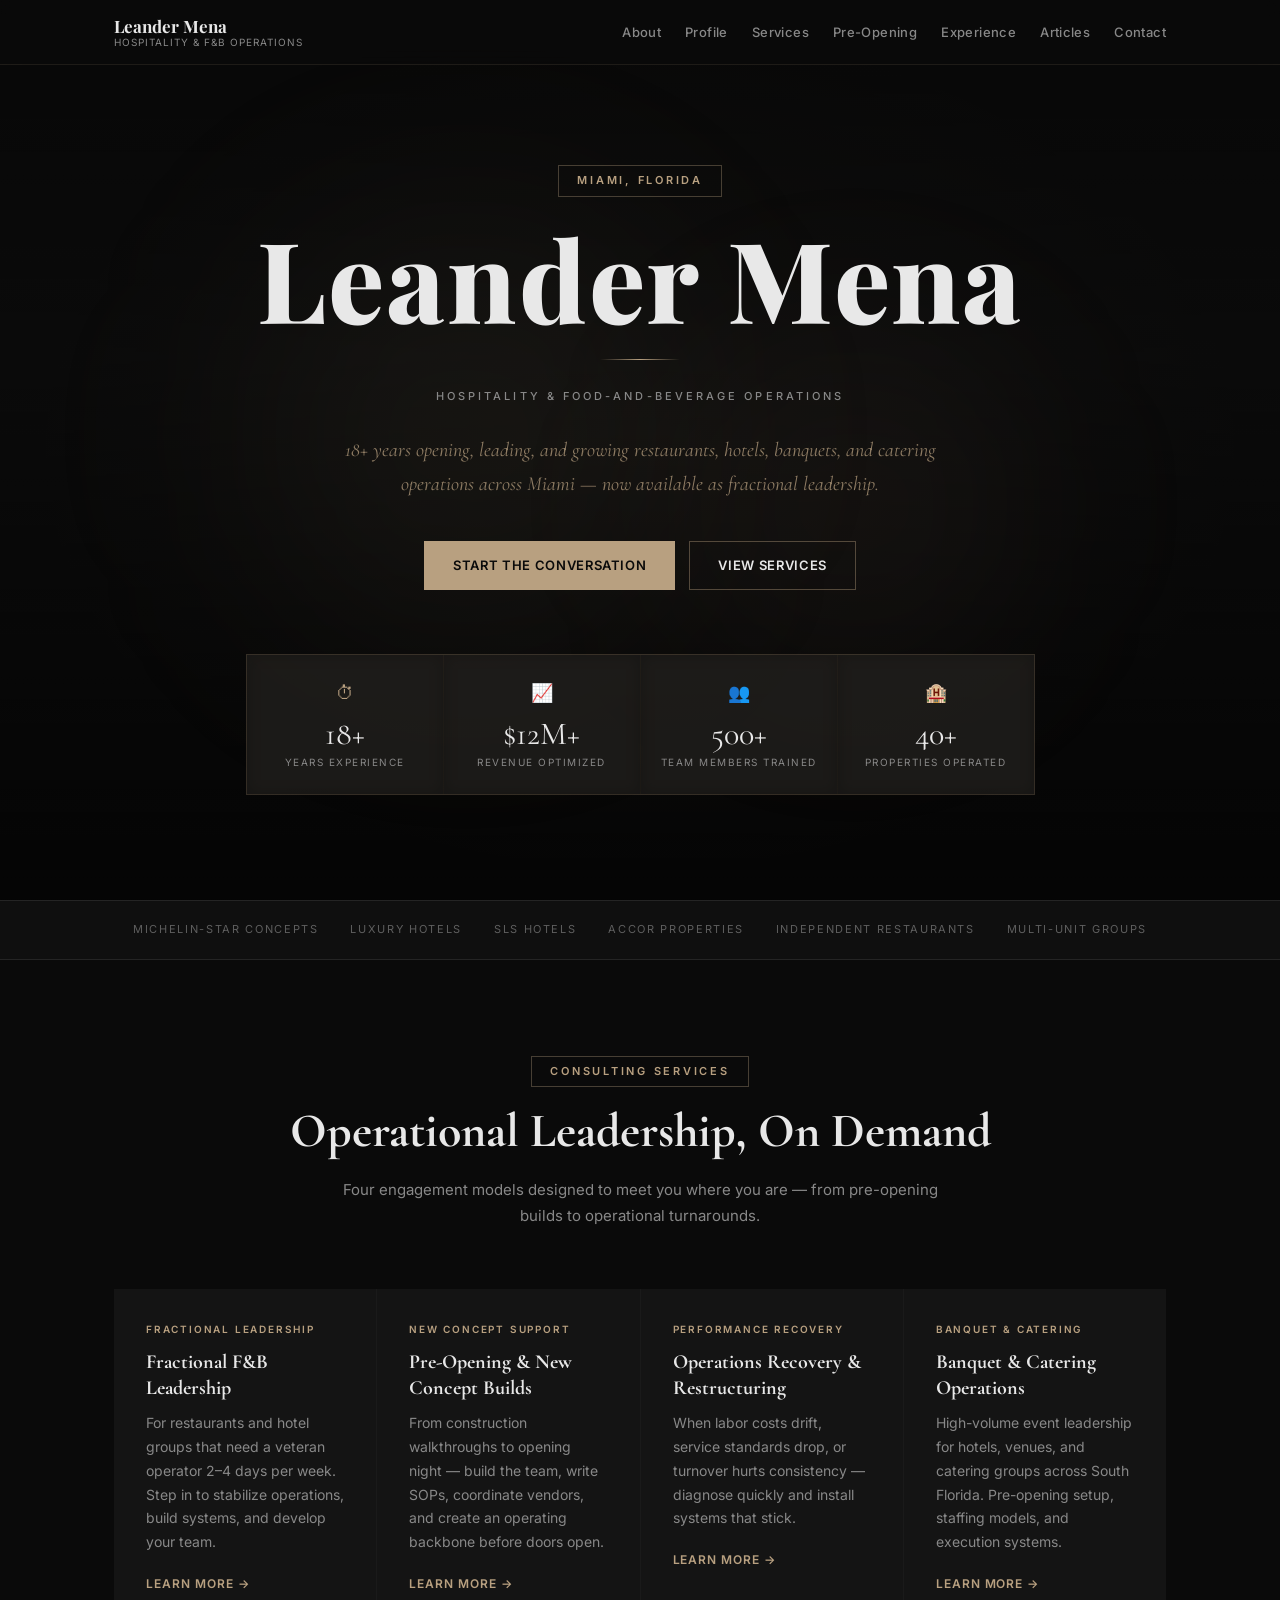
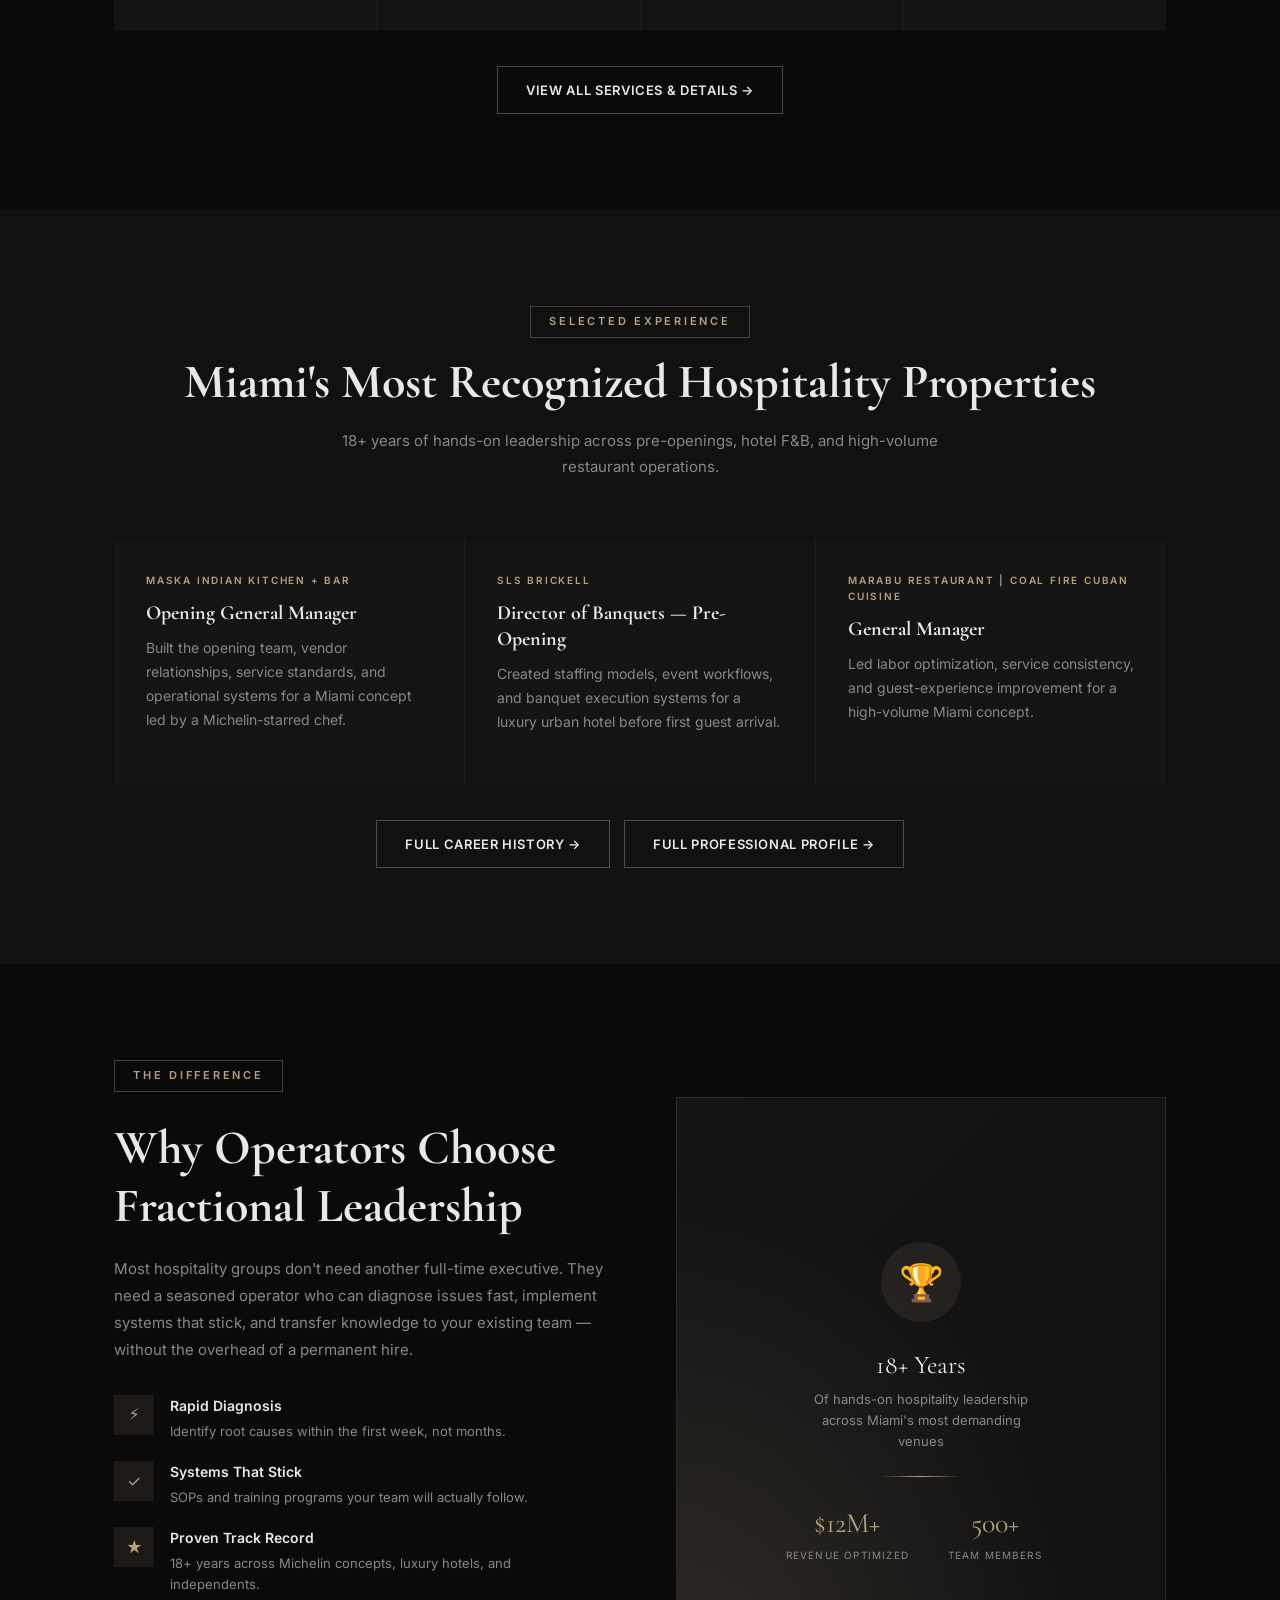
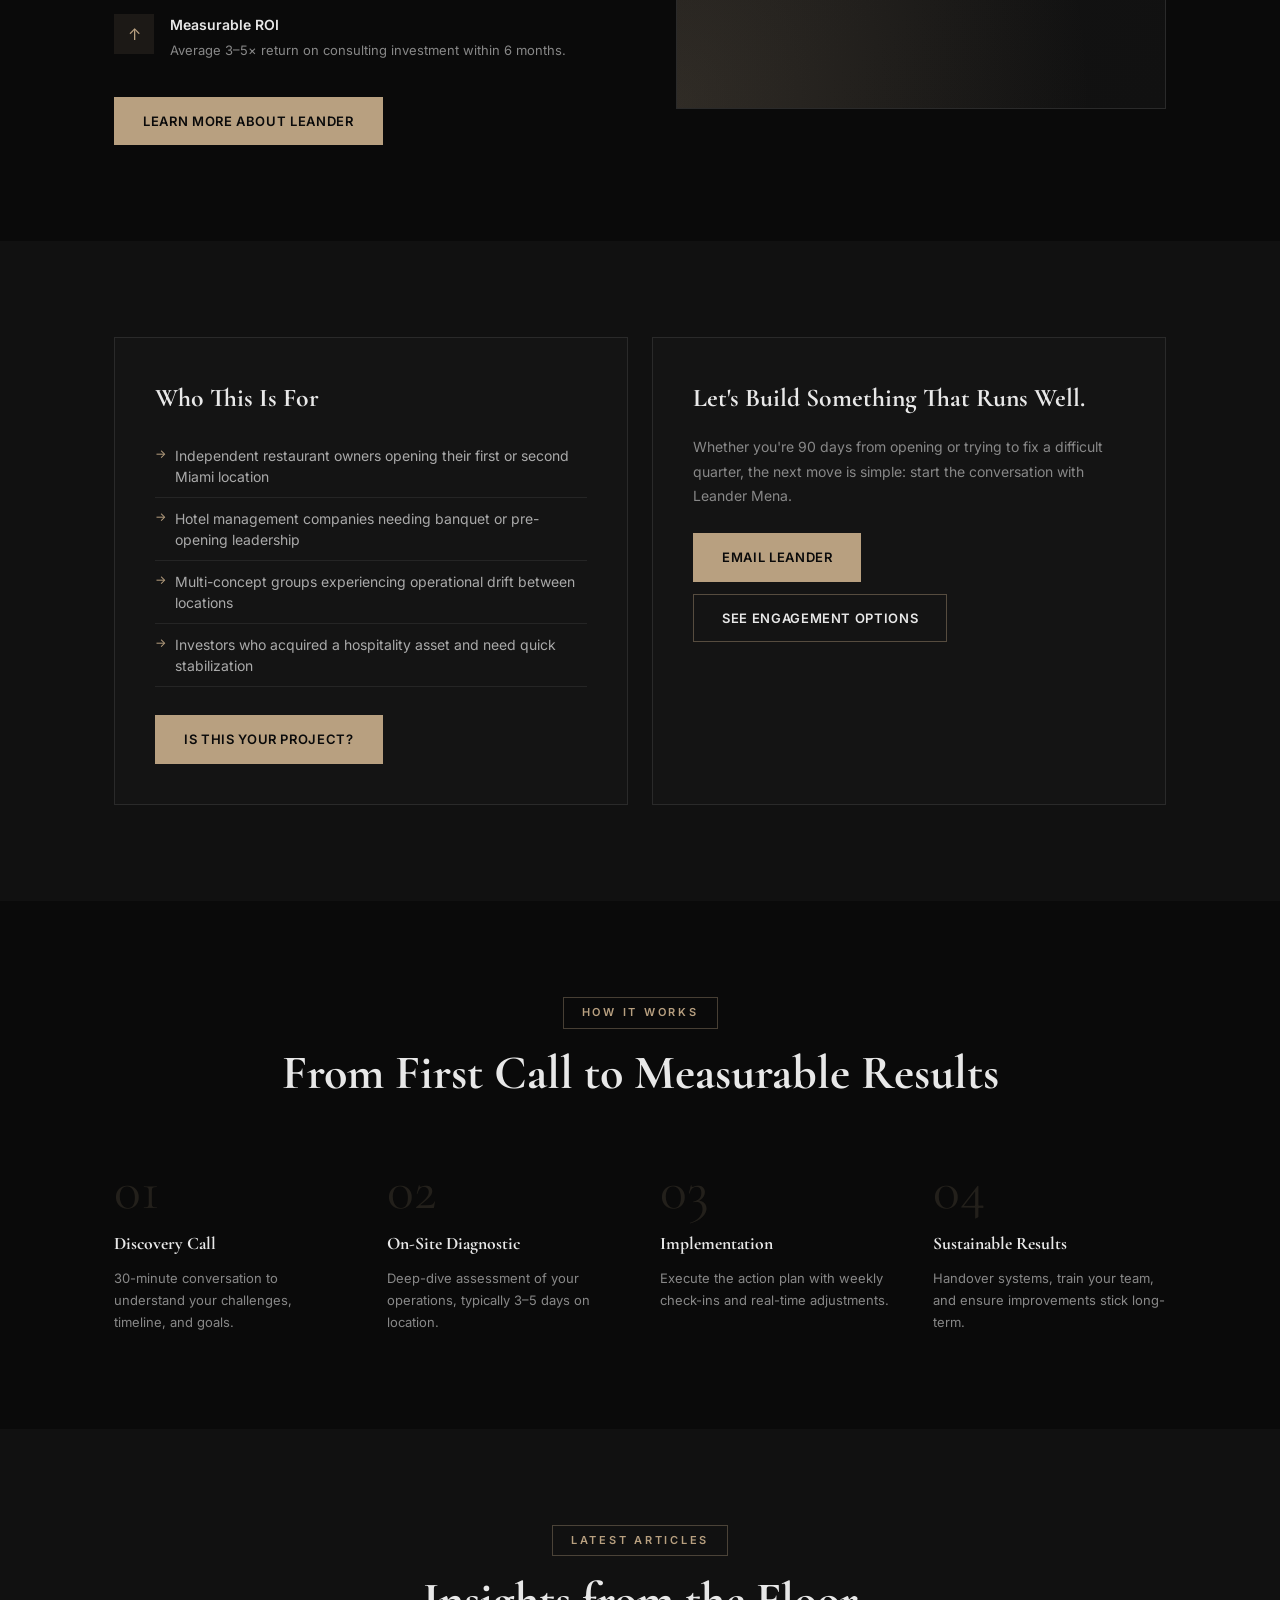
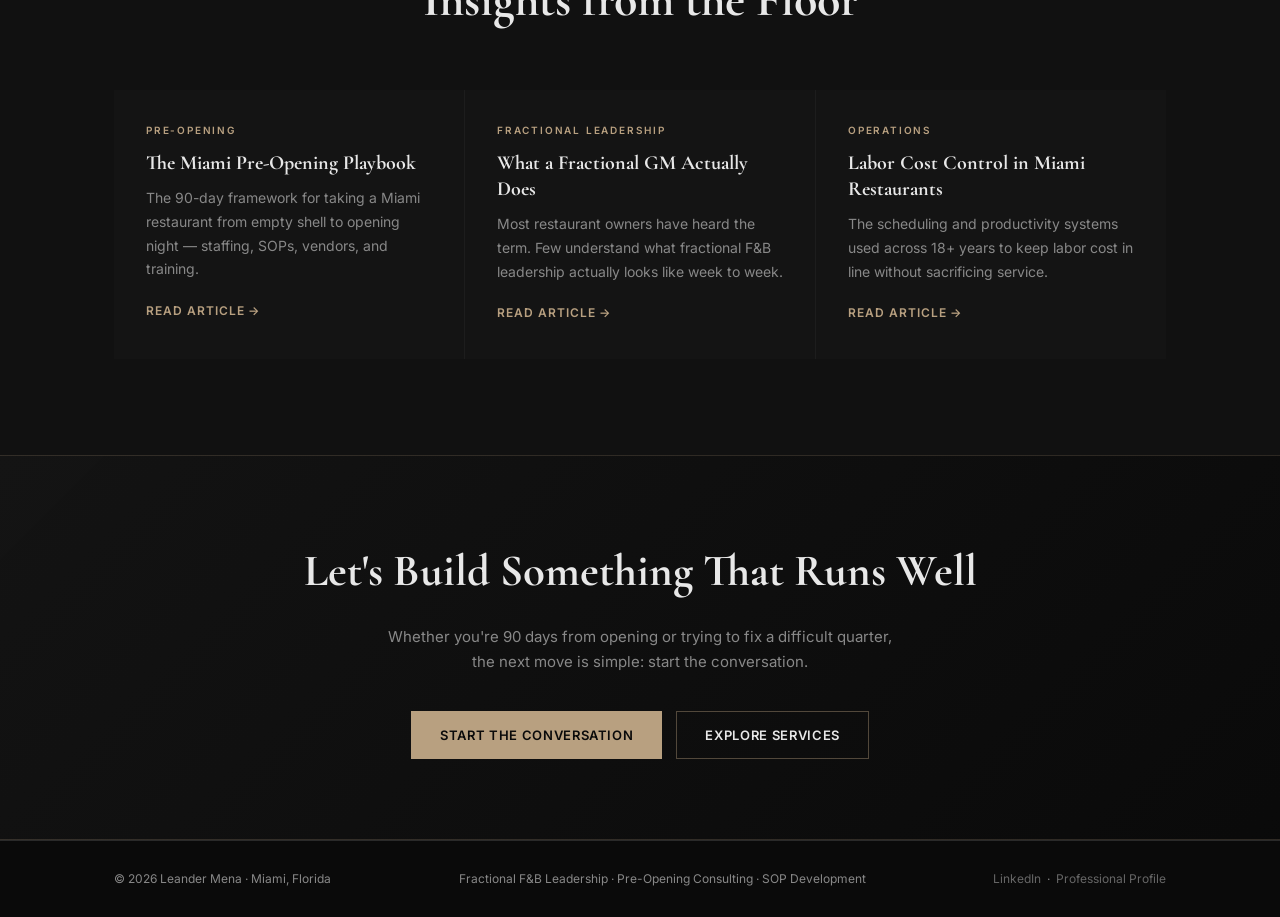
==== commit 03661589: "feat: rebuild homepage with dark luxury design — Playfair Display, gold accents, landing-hero.jpg, s" ====
--- a/index.html
+++ b/index.html
@@ -4,15 +4,14 @@
   <meta charset="UTF-8" />
   <meta name="viewport" content="width=device-width, initial-scale=1.0" />
   <title>Leander Mena | Miami Hospitality &amp; F&amp;B Operations Leader</title>
-  <meta name="description" content="Leander Mena is a Miami-based hospitality and F&B operations leader with 18+ years opening and running restaurants, hotels, banquets, and catering across South Florida." />
+  <meta name="description" content="Fractional F&B operations leadership for Miami restaurants, hotels &amp; new openings. 18+ years opening, stabilizing, and scaling hospitality operations across South Florida." />
   <link rel="canonical" href="https://www.leandermena.com/" />
   <link rel="preconnect" href="https://fonts.googleapis.com" />
   <link rel="preconnect" href="https://fonts.gstatic.com" crossorigin />
-  <link href="https://fonts.googleapis.com/css2?family=Inter:wght@400;500;600;700;800&display=swap" rel="stylesheet" />
-  <link rel="stylesheet" href="style.css" />
+  <link href="https://fonts.googleapis.com/css2?family=Playfair+Display:ital,wght@0,400;0,700;0,800;1,400&family=Cormorant+Garamond:ital,wght@0,400;0,600;1,400;1,600&family=Inter:wght@400;500;600&display=swap" rel="stylesheet" />
   <meta property="og:type" content="website" />
   <meta property="og:title" content="Leander Mena | Miami Hospitality &amp; F&amp;B Operations Leader" />
-  <meta property="og:description" content="Leander Mena is a Miami-based hospitality and F&B operations leader with 18+ years in South Florida restaurants and hotels." />
+  <meta property="og:description" content="Fractional F&B operations leadership for Miami restaurants, hotels and new openings. 18+ years in South Florida hospitality." />
   <meta property="og:url" content="https://www.leandermena.com/" />
   <meta property="og:image" content="https://www.leandermena.com/about.jpg" />
   <meta name="twitter:card" content="summary_large_image" />
@@ -28,14 +27,14 @@
     "description": "Leander Mena is a Miami-based hospitality and food-and-beverage operations leader with 18+ years of experience opening, leading, and stabilizing restaurants, hotels, banquets, and catering operations across South Florida.",
     "address": {"@type": "PostalAddress", "addressLocality": "Miami", "addressRegion": "FL", "addressCountry": "US"},
     "knowsAbout": ["Restaurant Operations","Hotel F&B Management","Pre-Opening Restaurant Launch","Banquet Operations","Catering Management","P&L Management","SOP Development","Team Training","Fractional GM Services"],
-    "sameAs": ["https://www.linkedin.com/in/leandermena/","https://www.leandermena.com/about","https://www.leandermena.com/leander-mena-miami-hospitality"]
+    "sameAs": ["https://www.linkedin.com/in/leandermena/","https://www.leandermena.com/about.html","https://www.leandermena.com/leander-mena-miami-hospitality.html"]
   }
   </script>
   <script type="application/ld+json">
   {
     "@context": "https://schema.org",
     "@type": "LocalBusiness",
-    "name": "Leander Mena -- Hospitality & F&B Consulting",
+    "name": "Leander Mena - Hospitality & F&B Consulting",
     "url": "https://www.leandermena.com",
     "description": "Fractional F&B operations leadership and pre-opening consulting for Miami restaurants, hotels, and hospitality groups.",
     "address": {"@type": "PostalAddress", "addressLocality": "Miami", "addressRegion": "FL", "addressCountry": "US"},
@@ -44,186 +43,280 @@
     "founder": {"@type": "Person", "name": "Leander Mena"}
   }
   </script>
+
   <style>
+    /* ── RESET & BASE ── */
     *, *::before, *::after { box-sizing: border-box; margin: 0; padding: 0; }
+    html { scroll-behavior: smooth; -webkit-font-smoothing: antialiased; -moz-osx-font-smoothing: grayscale; }
+    body { font-family: 'Inter', system-ui, sans-serif; font-size: 16px; line-height: 1.6; color: #e8e8e8; background: #0a0a0a; min-height: 100dvh; }
+    img { display: block; max-width: 100%; height: auto; }
+    a { color: #b8a080; text-decoration: none; transition: color 180ms ease; }
+    a:hover { color: #c9b89a; }
+
+    /* ── TOKENS ── */
     :root {
-      --color-bg: #f7f6f2;
-      --color-surface: #ffffff;
-      --color-text: #1a1916;
-      --color-text-muted: #5a5955;
-      --color-primary: #01696f;
-      --color-primary-hover: #0c4e54;
-      --color-border: #dcd9d4;
-      --color-accent-light: #cedcd8;
-      --font-body: 'Inter', system-ui, sans-serif;
-      --space-1:0.25rem; --space-2:0.5rem; --space-3:0.75rem;
-      --space-4:1rem; --space-6:1.5rem; --space-8:2rem;
-      --space-10:2.5rem; --space-12:3rem; --space-16:4rem;
-      --radius-sm:0.375rem; --radius-md:0.5rem; --radius-lg:0.75rem;
-      --shadow-sm:0 1px 3px rgba(26,25,22,0.07);
-      --shadow-md:0 4px 14px rgba(26,25,22,0.10);
-      --content-default:1080px;
-    }
-    html { scroll-behavior:smooth; -webkit-font-smoothing:antialiased; }
-    body {
-      font-family: var(--font-body);
-      font-size: 1rem; line-height: 1.65;
-      color: var(--color-text); background: var(--color-bg);
-      min-height: 100dvh;
-    }
-    img { display:block; max-width:100%; height:auto; }
-    a { color:var(--color-primary); text-decoration:none; }
-    a:hover { color:var(--color-primary-hover); text-decoration:underline; }
-
-    /* LAYOUT */
-    .container { max-width:var(--content-default); margin-inline:auto; padding-inline:var(--space-6); }
-
-    /* HEADER */
+      --gold:        #b8a080;
+      --gold-light:  #c9b89a;
+      --gold-dark:   #8c7555;
+      --gold-muted:  #d4c4a8;
+      --lux-black:   #0a0a0a;
+      --lux-dark:    #111111;
+      --lux-card:    #141414;
+      --lux-border:  #2a2a2a;
+      --lux-text:    #e8e8e8;
+      --lux-muted:   #888888;
+      --font-display: 'Playfair Display', Georgia, serif;
+      --font-serif:   'Cormorant Garamond', Georgia, serif;
+      --font-sans:    'Inter', system-ui, sans-serif;
+    }
+
+    /* ── LAYOUT ── */
+    .container { max-width: 1100px; margin-inline: auto; padding-inline: 24px; }
+
+    /* ── ANIMATIONS ── */
+    @keyframes fadeUp   { from { opacity:0; transform:translateY(30px); } to { opacity:1; transform:translateY(0); } }
+    @keyframes fadeIn   { from { opacity:0; } to { opacity:1; } }
+    @keyframes shimmer  { 0%{background-position:-200% 0} 100%{background-position:200% 0} }
+    @keyframes float    { 0%,100%{transform:translateY(0)} 50%{transform:translateY(-8px)} }
+    @keyframes dividerGrow { from{width:0;opacity:0} to{width:80px;opacity:1} }
+
+    .anim-fade-up  { opacity:0; animation: fadeUp  0.8s ease-out forwards; }
+    .anim-fade-in  { opacity:0; animation: fadeIn  0.6s ease-out forwards; }
+    .delay-1 { animation-delay: 0.1s; }
+    .delay-2 { animation-delay: 0.2s; }
+    .delay-3 { animation-delay: 0.35s; }
+    .delay-4 { animation-delay: 0.5s; }
+    .delay-5 { animation-delay: 0.65s; }
+    .delay-6 { animation-delay: 0.8s; }
+    .delay-7 { animation-delay: 1s; }
+
+    /* ── NAV ── */
     .site-header {
-      position:sticky; top:0; z-index:100;
-      background:rgba(247,246,242,0.96);
+      position: fixed; top: 0; left: 0; right: 0; z-index: 200;
+      background: rgba(10,10,10,0.85);
+      backdrop-filter: blur(12px);
+      border-bottom: 1px solid rgba(184,160,128,0.12);
+      padding: 16px 0;
+      transition: background 300ms ease;
+    }
+    .nav { display:flex; align-items:center; justify-content:space-between; gap:16px; }
+    .brand { font-family: var(--font-display); font-weight:700; font-size:17px; color:var(--lux-text); text-decoration:none; display:flex; flex-direction:column; line-height:1.2; }
+    .brand small { font-family: var(--font-sans); font-size:10px; font-weight:400; color:var(--lux-muted); letter-spacing:0.1em; text-transform:uppercase; }
+    .nav-links { display:flex; gap:24px; flex-wrap:wrap; }
+    .nav-links a { font-size:13px; font-weight:500; color:var(--lux-muted); letter-spacing:0.03em; transition:color 180ms ease; }
+    .nav-links a:hover { color:var(--gold); }
+
+    /* ── HERO ── */
+    .hero {
+      position:relative; min-height:100vh;
+      display:flex; align-items:center; justify-content:center; overflow:hidden;
+    }
+    .hero-bg {
+      position:absolute; inset:0;
+      background-image: url('landing-hero.jpg');
+      background-size:cover; background-position:center;
+      filter:brightness(0.35);
+      transform:scale(1.03);
+      transition:transform 8s ease-out;
+    }
+    .hero-bg::after {
+      content:'';
+      position:absolute; inset:0;
+      background: radial-gradient(ellipse at center, rgba(184,160,128,0.10) 0%, transparent 65%),
+                  linear-gradient(to bottom, rgba(10,10,10,0.4) 0%, transparent 40%, rgba(10,10,10,0.85) 100%);
+    }
+    .hero-glow-l { position:absolute; top:25%; left:20%; width:420px; height:420px; background:rgba(184,160,128,0.06); border-radius:50%; filter:blur(120px); pointer-events:none; }
+    .hero-glow-r { position:absolute; bottom:25%; right:20%; width:340px; height:340px; background:rgba(184,160,128,0.05); border-radius:50%; filter:blur(100px); pointer-events:none; }
+    .hero-inner { position:relative; z-index:10; text-align:center; padding: 140px 24px 80px; max-width:900px; margin:0 auto; }
+
+    .eyebrow {
+      display:inline-block; font-family:var(--font-sans);
+      font-size:11px; font-weight:600; letter-spacing:0.25em; text-transform:uppercase;
+      color:var(--gold); border:1px solid rgba(184,160,128,0.35);
+      padding:6px 18px; margin-bottom:28px;
+    }
+    .hero-name {
+      font-family: var(--font-display);
+      font-size: clamp(3.5rem, 10vw, 7rem);
+      font-weight:800; line-height:0.95; letter-spacing:0.02em;
+      color: var(--lux-text); margin-bottom:28px;
+    }
+    .divider-gold {
+      width:80px; height:1px;
+      background: linear-gradient(to right, transparent, var(--gold), transparent);
+      margin:0 auto 28px; animation: dividerGrow 0.8s ease-out 0.3s both;
+    }
+    .hero-sub {
+      font-family:var(--font-sans); font-size:11px; font-weight:500;
+      letter-spacing:0.28em; text-transform:uppercase;
+      color:var(--lux-muted); margin-bottom:28px;
+    }
+    .hero-tagline {
+      font-family: var(--font-serif); font-style:italic;
+      font-size: clamp(1rem, 2vw, 1.25rem);
+      color:rgba(184,160,128,0.75); line-height:1.7;
+      max-width:600px; margin:0 auto 40px;
+    }
+    .hero-cta { display:flex; flex-wrap:wrap; gap:14px; justify-content:center; }
+
+    /* ── BUTTONS ── */
+    .btn-primary {
+      display:inline-flex; align-items:center; gap:8px;
+      padding:13px 28px; font-size:13px; font-weight:600;
+      letter-spacing:0.05em; text-transform:uppercase;
+      background:var(--gold); color:#0a0a0a;
+      border:1px solid var(--gold); cursor:pointer;
+      transition:background 180ms ease, color 180ms ease;
+      text-decoration:none;
+    }
+    .btn-primary:hover { background:var(--gold-light); border-color:var(--gold-light); color:#0a0a0a; }
+    .btn-secondary {
+      display:inline-flex; align-items:center; gap:8px;
+      padding:13px 28px; font-size:13px; font-weight:600;
+      letter-spacing:0.05em; text-transform:uppercase;
+      background:transparent; color:var(--lux-text);
+      border:1px solid rgba(184,160,128,0.4); cursor:pointer;
+      transition:border-color 180ms ease, color 180ms ease, background 180ms ease;
+      text-decoration:none;
+    }
+    .btn-secondary:hover { border-color:var(--gold); color:var(--gold); background:rgba(184,160,128,0.05); }
+
+    /* ── STATS BAR ── */
+    .stats-bar {
+      position:relative; z-index:10;
+      margin-top:64px;
+      display:grid; grid-template-columns:repeat(4, 1fr);
+      gap:1px; background:rgba(184,160,128,0.12);
+      border:1px solid rgba(184,160,128,0.15);
+    }
+    .stat-item {
+      background:rgba(20,20,20,0.7);
       backdrop-filter:blur(8px);
-      border-bottom:1px solid var(--color-border);
-      padding-block:var(--space-4);
-    }
-    .nav { display:flex; align-items:center; justify-content:space-between; gap:var(--space-4); }
-    .brand {
-      font-weight:700; font-size:1.1rem;
-      color:var(--color-text); text-decoration:none;
-      display:flex; flex-direction:column; line-height:1.2;
-    }
-    .brand small { font-size:0.72rem; font-weight:400; color:var(--color-text-muted); letter-spacing:0.02em; }
-    .nav-links { display:flex; gap:var(--space-6); flex-wrap:wrap; }
-    .nav-links a { font-size:0.875rem; font-weight:500; color:var(--color-text-muted); text-decoration:none; transition:color 180ms ease; }
-    .nav-links a:hover { color:var(--color-primary); text-decoration:none; }
-
-    /* HERO */
-    .hero {
-      padding-block:clamp(3rem,8vw,7rem);
-      background:var(--color-bg);
-      border-bottom:1px solid var(--color-border);
-    }
-    .hero-grid {
-      display:grid;
-      grid-template-columns:1fr 1fr;
-      gap:var(--space-12);
-      align-items:start;
-    }
-    .kicker {
-      display:inline-block; font-size:0.75rem; font-weight:600;
-      letter-spacing:0.08em; text-transform:uppercase;
-      color:var(--color-primary); margin-bottom:var(--space-4);
-    }
-    .hero h1 {
-      font-size:clamp(1.75rem,3.5vw,2.75rem);
-      font-weight:800; line-height:1.15;
-      letter-spacing:-0.02em; color:var(--color-text);
-      margin-bottom:var(--space-4); max-width:36ch;
-    }
-    .lead { font-size:1.05rem; color:var(--color-text-muted); max-width:52ch; margin-bottom:var(--space-8); }
-    .hero-card {
-      background:var(--color-surface);
-      border:1px solid var(--color-border);
-      border-radius:var(--radius-lg);
-      padding:var(--space-8);
-      box-shadow:var(--shadow-md);
-    }
-    .eyebrow {
-      font-size:0.72rem; font-weight:600;
-      letter-spacing:0.07em; text-transform:uppercase;
-      color:var(--color-primary); margin-bottom:var(--space-3);
-    }
-    .hero-card h3 { font-size:1.15rem; font-weight:700; margin-bottom:var(--space-3); line-height:1.3; }
-    .hero-card p { font-size:0.9rem; color:var(--color-text-muted); margin-bottom:var(--space-6); }
-    .metric {
-      display:grid; grid-template-columns:1fr 1fr; gap:var(--space-4);
-      border-top:1px solid var(--color-border); padding-top:var(--space-6);
-    }
-    .metric div { display:flex; flex-direction:column; gap:2px; }
-    .metric strong { font-size:1.4rem; font-weight:800; color:var(--color-primary); line-height:1; }
-    .metric span { font-size:0.75rem; color:var(--color-text-muted); }
-
-    /* BAND */
-    .band { background:var(--color-primary); padding-block:var(--space-4); }
-    .band-list { display:flex; flex-wrap:wrap; gap:var(--space-6); justify-content:center; }
-    .band-list span { font-size:0.8rem; font-weight:600; letter-spacing:0.06em; text-transform:uppercase; color:#fff; opacity:0.9; }
-
-    /* SECTIONS */
-    .section { padding-block:clamp(3rem,6vw,5rem); border-bottom:1px solid var(--color-border); }
-    .section h2 { font-size:clamp(1.4rem,2.5vw,2rem); font-weight:800; letter-spacing:-0.02em; margin-bottom:var(--space-3); }
-    .section-intro { font-size:1rem; color:var(--color-text-muted); max-width:62ch; margin-bottom:var(--space-8); }
-
-    /* GRIDS */
-    .grid-3 { display:grid; grid-template-columns:repeat(3,1fr); gap:var(--space-6); margin-bottom:var(--space-8); }
-    .grid-2 { display:grid; grid-template-columns:1fr 1fr; gap:var(--space-6); }
-
-    /* CARDS */
-    .card {
-      background:var(--color-surface);
-      border:1px solid var(--color-border);
-      border-radius:var(--radius-lg);
-      padding:var(--space-6);
-      box-shadow:var(--shadow-sm);
-      transition:box-shadow 180ms ease, transform 180ms ease;
-    }
-    .card:hover { box-shadow:var(--shadow-md); transform:translateY(-2px); }
-    .card h3 { font-size:1rem; font-weight:700; margin-bottom:var(--space-3); line-height:1.3; }
-    .card p { font-size:0.875rem; color:var(--color-text-muted); margin-bottom:var(--space-4); }
-    .card a { font-size:0.875rem; font-weight:600; }
-
-    /* BUTTONS */
-    .btn {
-      display:inline-flex; align-items:center; gap:var(--space-2);
-      padding:0.625rem 1.25rem; border-radius:var(--radius-md);
-      font-size:0.875rem; font-weight:600;
-      text-decoration:none;
-      transition:background 180ms ease, color 180ms ease, border-color 180ms ease;
-      cursor:pointer; border:1.5px solid transparent;
-    }
-    .btn-primary { background:var(--color-primary); color:#fff; border-color:var(--color-primary); }
-    .btn-primary:hover { background:var(--color-primary-hover); border-color:var(--color-primary-hover); color:#fff; text-decoration:none; }
-    .btn-secondary { background:transparent; color:var(--color-primary); border-color:var(--color-primary); }
-    .btn-secondary:hover { background:var(--color-accent-light); color:var(--color-primary-hover); text-decoration:none; }
-    .inline-cta { display:flex; gap:var(--space-3); flex-wrap:wrap; align-items:center; }
-
-    /* CTA PANELS */
-    .cta-panel {
-      background:var(--color-surface);
-      border:1px solid var(--color-border);
-      border-radius:var(--radius-lg);
-      padding:var(--space-8);
-    }
-    .cta-panel h2 { font-size:1.35rem; font-weight:800; margin-bottom:var(--space-4); }
-    .cta-panel p { color:var(--color-text-muted); margin-bottom:var(--space-6); }
-    .list { list-style:none; margin-bottom:var(--space-6); display:flex; flex-direction:column; gap:var(--space-3); }
-    .list li { font-size:0.9rem; color:var(--color-text-muted); padding-left:var(--space-4); position:relative; }
-    .list li::before { content:'\2192'; position:absolute; left:0; color:var(--color-primary); font-weight:600; }
-
-    /* FOOTER */
-    .footer {
-      padding-block:var(--space-8);
-      border-top:1px solid var(--color-border);
-      font-size:0.82rem; color:var(--color-text-muted);
-    }
-    .footer a { color:var(--color-text-muted); }
-    .footer a:hover { color:var(--color-primary); text-decoration:underline; }
-
-    /* RESPONSIVE */
-    @media (max-width:900px) {
-      .hero-grid { grid-template-columns:1fr; }
-      .grid-3 { grid-template-columns:1fr 1fr; }
-      .grid-2 { grid-template-columns:1fr; }
-    }
-    @media (max-width:600px) {
-      .nav-links { display:none; }
-      .grid-3 { grid-template-columns:1fr; }
-      .metric { grid-template-columns:1fr 1fr; }
-      .inline-cta { flex-direction:column; align-items:flex-start; }
-      .band-list { gap:var(--space-3); }
+      padding:24px 20px; text-align:center;
+    }
+    .stat-icon { color:var(--gold); margin:0 auto 10px; font-size:18px; }
+    .stat-value { font-family:var(--font-serif); font-size:2rem; color:var(--lux-text); line-height:1; margin-bottom:4px; }
+    .stat-label { font-size:10px; letter-spacing:0.15em; text-transform:uppercase; color:var(--lux-muted); }
+
+    /* ── TRUST STRIP ── */
+    .trust-strip {
+      background:rgba(17,17,17,0.8);
+      border-top:1px solid rgba(42,42,42,0.8);
+      border-bottom:1px solid rgba(42,42,42,0.8);
+      padding:20px 0;
+    }
+    .trust-list { display:flex; flex-wrap:wrap; justify-content:center; gap:12px 32px; }
+    .trust-list span { font-size:11px; letter-spacing:0.15em; text-transform:uppercase; color:rgba(136,136,136,0.65); }
+
+    /* ── SECTIONS ── */
+    .section { padding:96px 0; }
+    .section-dark  { background:var(--lux-black); }
+    .section-mid   { background:var(--lux-dark); }
+    .section-header { text-align:center; margin-bottom:60px; }
+    .section-header .eyebrow { margin-bottom:16px; }
+    .section-h2 {
+      font-family:var(--font-serif);
+      font-size:clamp(2rem, 4vw, 3rem);
+      color:var(--lux-text); margin-bottom:16px; line-height:1.2;
+    }
+    .section-intro { color:var(--lux-muted); max-width:600px; margin:0 auto; font-size:15px; line-height:1.75; }
+
+    /* ── CARDS ── */
+    .card-grid-3 { display:grid; grid-template-columns:repeat(3,1fr); gap:1px; background:rgba(42,42,42,0.5); }
+    .card-grid-4 { display:grid; grid-template-columns:repeat(4,1fr); gap:1px; background:rgba(42,42,42,0.5); }
+    .card-grid-2 { display:grid; grid-template-columns:1fr 1fr; gap:24px; }
+    .lux-card {
+      background:var(--lux-card); padding:32px;
+      border-bottom:2px solid transparent;
+      transition:border-color 250ms ease, background 250ms ease;
+    }
+    .lux-card:hover { border-bottom-color:var(--gold); background:rgba(20,20,20,0.95); }
+    .card-eyebrow { font-size:10px; font-weight:600; letter-spacing:0.18em; text-transform:uppercase; color:var(--gold); margin-bottom:12px; }
+    .card-title { font-family:var(--font-serif); font-size:1.25rem; color:var(--lux-text); margin-bottom:10px; line-height:1.3; }
+    .card-body { font-size:14px; color:var(--lux-muted); line-height:1.7; margin-bottom:16px; }
+    .card-link { font-size:12px; font-weight:600; letter-spacing:0.08em; text-transform:uppercase; color:var(--gold); }
+    .card-link:hover { color:var(--gold-light); }
+
+    /* ── CTA PANELS ── */
+    .cta-panel { background:var(--lux-card); border:1px solid var(--lux-border); padding:40px; }
+    .cta-panel h2 { font-family:var(--font-serif); font-size:1.6rem; color:var(--lux-text); margin-bottom:16px; }
+    .cta-panel p  { font-size:14px; color:var(--lux-muted); line-height:1.75; margin-bottom:24px; }
+    .cta-list { list-style:none; margin-bottom:28px; }
+    .cta-list li {
+      font-size:14px; color:#aaa; padding:10px 0 10px 20px;
+      border-bottom:1px solid rgba(42,42,42,0.8);
+      position:relative; line-height:1.5;
+    }
+    .cta-list li::before { content:"→"; position:absolute; left:0; color:var(--gold); font-size:12px; }
+
+    /* ── WHY SECTION ── */
+    .why-grid { display:grid; grid-template-columns:1fr 1fr; gap:72px; align-items:center; }
+    .why-list { list-style:none; margin-bottom:36px; }
+    .why-list li { display:flex; gap:16px; margin-bottom:20px; }
+    .why-icon { width:40px; height:40px; flex-shrink:0; display:flex; align-items:center; justify-content:center; background:rgba(184,160,128,0.1); color:var(--gold); font-size:16px; }
+    .why-list h4 { font-size:14px; font-weight:600; color:var(--lux-text); margin-bottom:3px; }
+    .why-list p  { font-size:13px; color:var(--lux-muted); }
+    .why-visual {
+      aspect-ratio:4/5; background:linear-gradient(135deg, var(--lux-card), var(--lux-dark));
+      border:1px solid var(--lux-border); position:relative; overflow:hidden;
+    }
+    .why-visual-glow {
+      position:absolute; inset:0;
+      background:radial-gradient(ellipse at bottom left, rgba(184,160,128,0.18) 0%, transparent 60%);
+    }
+    .why-visual-inner { position:absolute; inset:0; display:flex; align-items:center; justify-content:center; }
+    .why-visual-content { text-align:center; padding:48px; }
+    .why-medal { width:80px; height:80px; border-radius:50%; background:rgba(184,160,128,0.1); display:flex; align-items:center; justify-content:center; margin:0 auto 28px; font-size:36px; }
+    .why-stats-grid { display:grid; grid-template-columns:1fr 1fr; gap:24px; margin-top:24px; }
+    .why-stat-val { font-family:var(--font-serif); font-size:1.75rem; color:var(--gold); }
+    .why-stat-label { font-size:10px; color:var(--lux-muted); letter-spacing:0.12em; text-transform:uppercase; margin-top:2px; }
+
+    /* ── PROCESS ── */
+    .process-grid { display:grid; grid-template-columns:repeat(4,1fr); gap:40px; position:relative; }
+    .process-step-num { font-family:var(--font-serif); font-size:3.5rem; color:rgba(184,160,128,0.15); line-height:1; margin-bottom:12px; }
+    .process-step-title { font-family:var(--font-serif); font-size:1.1rem; color:var(--lux-text); margin-bottom:8px; }
+    .process-step-body { font-size:13px; color:var(--lux-muted); line-height:1.7; }
+    .process-connector { position:absolute; top:32px; left:25%; right:0; height:1px; background:linear-gradient(to right, rgba(42,42,42,0.8), transparent); pointer-events:none; }
+
+    /* ── FINAL CTA BANNER ── */
+    .cta-banner {
+      background:linear-gradient(135deg, rgba(20,20,20,0.95) 0%, rgba(10,10,10,0.98) 100%);
+      border-top:1px solid rgba(184,160,128,0.2); border-bottom:1px solid rgba(184,160,128,0.2);
+      padding:80px 0; text-align:center;
+    }
+    .cta-banner h2 { font-family:var(--font-serif); font-size:clamp(1.8rem,3.5vw,2.8rem); color:var(--lux-text); margin-bottom:16px; }
+    .cta-banner p  { color:var(--lux-muted); max-width:520px; margin:0 auto 36px; font-size:15px; line-height:1.7; }
+    .cta-banner-btns { display:flex; flex-wrap:wrap; gap:14px; justify-content:center; }
+
+    /* ── FOOTER ── */
+    .site-footer { background:#0a0a0a; border-top:1px solid var(--lux-border); padding:28px 0; }
+    .footer-inner { display:flex; flex-wrap:wrap; align-items:center; justify-content:space-between; gap:12px; font-size:12px; color:var(--lux-muted); }
+    .footer-inner a { color:#666; }
+    .footer-inner a:hover { color:var(--gold); }
+
+    /* ── RESPONSIVE ── */
+    @media (max-width: 900px) {
+      .stats-bar        { grid-template-columns:1fr 1fr; }
+      .card-grid-3      { grid-template-columns:1fr; }
+      .card-grid-4      { grid-template-columns:1fr 1fr; }
+      .card-grid-2      { grid-template-columns:1fr; }
+      .why-grid         { grid-template-columns:1fr; }
+      .why-visual       { display:none; }
+      .process-grid     { grid-template-columns:1fr 1fr; }
+      .process-connector{ display:none; }
+    }
+    @media (max-width: 600px) {
+      .stats-bar        { grid-template-columns:1fr 1fr; }
+      .card-grid-4      { grid-template-columns:1fr; }
+      .process-grid     { grid-template-columns:1fr; }
+      .nav-links        { display:none; }
+      .hero-inner       { padding-top:110px; }
     }
   </style>
 </head>
 <body>
+
+  <!-- ── HEADER ── -->
   <header class="site-header">
     <div class="container nav">
       <a class="brand" href="index.html">Leander Mena<small>Hospitality &amp; F&amp;B Operations</small></a>
@@ -240,157 +333,309 @@
   </header>
 
   <main>
+
+    <!-- ── HERO ── -->
     <section class="hero">
-      <div class="container hero-grid">
-        <div>
-          <span class="kicker">Miami hospitality consulting</span>
-          <h1>Leander Mena &mdash; Fractional F&amp;B Operations Leadership for Miami Restaurants &amp; Hotels</h1>
-          <p class="lead">18+ years opening, stabilizing, and scaling hospitality operations across Miami. Leander Mena partners with owners and leadership teams who need senior operational expertise without the full-time overhead.</p>
-          <div class="inline-cta">
-            <a class="btn btn-primary" href="contact.html">Discuss Your Project</a>
-            <a class="btn btn-secondary" href="pre-opening.html">View Pre-Opening Support</a>
-          </div>
-        </div>
-        <aside class="hero-card">
-          <div class="eyebrow">What Leander Mena does</div>
-          <h3>Turn operational experience into measurable business results.</h3>
-          <p>Leander Mena helps restaurant owners, hotel operators, and investors bring structure to hiring, service standards, cost control, and launch execution across Miami and South Florida.</p>
-          <div class="metric">
-            <div><strong>18+</strong><span>years in Miami hospitality</span></div>
-            <div><strong>4</strong><span>core consulting offers</span></div>
-            <div><strong>On-site</strong><span>preferred for South Florida teams</span></div>
-            <div><strong>Hybrid</strong><span>available for SOP and planning work</span></div>
-          </div>
-        </aside>
-      </div>
-    </section>
-
-    <div class="band">
-      <div class="container band-list">
-        <span>Pre-Opening GM</span>
-        <span>P&amp;L Oversight</span>
-        <span>SOP Development</span>
-        <span>Team Training</span>
-        <span>Cost Control</span>
-        <span>Banquet &amp; Catering Operations</span>
+      <div class="hero-bg"></div>
+      <div class="hero-glow-l"></div>
+      <div class="hero-glow-r"></div>
+
+      <div class="hero-inner">
+        <div class="anim-fade-up delay-1">
+          <span class="eyebrow">Miami, Florida</span>
+        </div>
+
+        <h1 class="hero-name anim-fade-up delay-2">Leander Mena</h1>
+
+        <div class="divider-gold"></div>
+
+        <p class="hero-sub anim-fade-up delay-3">Hospitality &amp; Food-and-Beverage Operations</p>
+
+        <p class="hero-tagline anim-fade-up delay-4">
+          18+ years opening, leading, and growing restaurants, hotels, banquets, and catering operations across Miami — now available as fractional leadership.
+        </p>
+
+        <div class="hero-cta anim-fade-up delay-5">
+          <a class="btn-primary" href="contact.html">Start the Conversation</a>
+          <a class="btn-secondary" href="services.html">View Services</a>
+        </div>
+
+        <!-- Stats -->
+        <div class="stats-bar anim-fade-up delay-7">
+          <div class="stat-item">
+            <div class="stat-icon">⏱</div>
+            <div class="stat-value">18+</div>
+            <div class="stat-label">Years Experience</div>
+          </div>
+          <div class="stat-item">
+            <div class="stat-icon">📈</div>
+            <div class="stat-value">$12M+</div>
+            <div class="stat-label">Revenue Optimized</div>
+          </div>
+          <div class="stat-item">
+            <div class="stat-icon">👥</div>
+            <div class="stat-value">500+</div>
+            <div class="stat-label">Team Members Trained</div>
+          </div>
+          <div class="stat-item">
+            <div class="stat-icon">🏨</div>
+            <div class="stat-value">40+</div>
+            <div class="stat-label">Properties Operated</div>
+          </div>
+        </div>
+      </div>
+    </section>
+
+    <!-- ── TRUST STRIP ── -->
+    <div class="trust-strip">
+      <div class="container">
+        <div class="trust-list">
+          <span>Michelin-Star Concepts</span>
+          <span>Luxury Hotels</span>
+          <span>SLS Hotels</span>
+          <span>Accor Properties</span>
+          <span>Independent Restaurants</span>
+          <span>Multi-Unit Groups</span>
+        </div>
       </div>
     </div>
 
-    <section class="section">
-      <div class="container">
-        <h2>What Leander Mena Does</h2>
-        <p class="section-intro">Leander Mena brings 18+ years of hands-on Miami hospitality experience to every engagement. Whether you need fractional leadership, pre-opening support, or operations recovery, the focus is always the same: install systems that work and build teams that execute.</p>
-        <div class="grid-3">
-          <article class="card">
-            <div class="eyebrow">Fractional leadership</div>
-            <h3>Fractional F&amp;B Leadership</h3>
-            <p>For restaurants and hotel groups that need a veteran operator 2&ndash;4 days per week. Leander Mena steps in to stabilize operations, build systems, and develop your team.</p>
-            <a href="services.html">Learn more &rarr;</a>
-          </article>
-          <article class="card">
-            <div class="eyebrow">New concept support</div>
-            <h3>Pre-Opening &amp; New Concept Builds</h3>
-            <p>From construction walkthroughs to opening night, Leander Mena helps build the team, writes SOPs, coordinates vendors, and creates an operating backbone before doors open.</p>
-            <a href="pre-opening.html">Learn more &rarr;</a>
-          </article>
-          <article class="card">
-            <div class="eyebrow">Performance recovery</div>
-            <h3>Operations Recovery &amp; Restructuring</h3>
-            <p>When labor costs drift, service standards drop, or turnover hurts consistency, Leander Mena diagnoses quickly and installs systems that stick.</p>
-            <a href="services.html">Learn more &rarr;</a>
-          </article>
-        </div>
-        <div class="inline-cta">
-          <a class="btn btn-primary" href="services.html">View All Services</a>
-        </div>
-      </div>
-    </section>
-
-    <section class="section">
-      <div class="container">
-        <h2>Selected Experience</h2>
-        <p class="section-intro">Leander Mena has led F&amp;B operations at some of Miami&rsquo;s most recognized hospitality properties, from pre-opening hotel builds to high-volume restaurant management.</p>
-        <div class="grid-3">
-          <article class="card">
-            <div class="eyebrow">Maska Indian Kitchen + Bar</div>
-            <h3>Opening General Manager</h3>
-            <p>Leander Mena built the opening team, vendor relationships, service standards, and operational systems for a Miami concept led by a Michelin-starred chef.</p>
-          </article>
-          <article class="card">
-            <div class="eyebrow">SLS Brickell</div>
-            <h3>Director of Banquets &mdash; Pre-Opening</h3>
-            <p>Created staffing models, event workflows, and banquet execution systems for a luxury urban hotel before first guest arrival.</p>
-          </article>
-          <article class="card">
-            <div class="eyebrow">Marabu Restaurant</div>
-            <h3>General Manager</h3>
-            <p>Led labor optimization, service consistency, and guest-experience improvement for a high-volume restaurant in Miami.</p>
-          </article>
-        </div>
-        <div class="inline-cta">
-          <a class="btn btn-secondary" href="experience.html">Full Career History</a>
-          <a class="btn btn-secondary" href="leander-mena-miami-hospitality.html">Full Professional Profile</a>
-        </div>
-      </div>
-    </section>
-
-    <section class="section">
-      <div class="container grid-2">
-        <div class="cta-panel">
-          <h2>Who This Is For</h2>
-          <ul class="list">
-            <li>Independent restaurant owners opening their first or second location in Miami</li>
-            <li>Hotel management companies needing banquet or pre-opening leadership</li>
-            <li>Multi-concept groups experiencing operational drift between locations</li>
-            <li>Investors who acquired a hospitality asset and need quick stabilization</li>
-          </ul>
-          <a class="btn btn-primary" href="contact.html">Is this your project?</a>
-        </div>
-        <div class="cta-panel">
-          <h2>Let&rsquo;s Build Something That Runs Well.</h2>
-          <p>Whether you&rsquo;re 90 days from opening or trying to fix a difficult quarter, the next move is obvious: start the conversation with Leander Mena.</p>
-          <div class="inline-cta">
-            <a class="btn btn-primary" href="contact.html">Email Leander</a>
-            <a class="btn btn-secondary" href="services.html">See Engagement Options</a>
-          </div>
-        </div>
-      </div>
-    </section>
-
-    <section class="section">
-      <div class="container">
-        <h2>Latest Articles by Leander Mena</h2>
-        <div class="grid-3">
-          <article class="card">
-            <div class="eyebrow">Pre-Opening</div>
-            <h3>The Miami Pre-Opening Playbook</h3>
-            <p>Leander Mena breaks down the 90-day framework for taking a Miami restaurant from empty shell to opening night &mdash; staffing, SOPs, vendors, and training.</p>
-            <a href="blog/miami-pre-opening-playbook.html">Read article &rarr;</a>
-          </article>
-          <article class="card">
-            <div class="eyebrow">Fractional Leadership</div>
-            <h3>What a Fractional GM Actually Does</h3>
-            <p>Most restaurant owners have heard the term. Few understand what fractional F&amp;B leadership actually looks like week to week. Leander Mena explains.</p>
-            <a href="blog/what-fractional-gm-does.html">Read article &rarr;</a>
-          </article>
-          <article class="card">
-            <div class="eyebrow">Operations</div>
-            <h3>Labor Cost Control in Miami Restaurants</h3>
-            <p>Leander Mena shares the scheduling and productivity systems he has used across 18+ years to keep labor cost in line without sacrificing service.</p>
-            <a href="blog/labor-cost-control-miami-restaurants.html">Read article &rarr;</a>
-          </article>
-        </div>
-      </div>
-    </section>
+    <!-- ── SERVICES ── -->
+    <section class="section section-dark">
+      <div class="container">
+        <div class="section-header">
+          <span class="eyebrow">Consulting Services</span>
+          <h2 class="section-h2">Operational Leadership, On Demand</h2>
+          <p class="section-intro">Four engagement models designed to meet you where you are — from pre-opening builds to operational turnarounds.</p>
+        </div>
+        <div class="card-grid-4">
+          <article class="lux-card">
+            <div class="card-eyebrow">Fractional Leadership</div>
+            <h3 class="card-title">Fractional F&amp;B Leadership</h3>
+            <p class="card-body">For restaurants and hotel groups that need a veteran operator 2–4 days per week. Step in to stabilize operations, build systems, and develop your team.</p>
+            <a class="card-link" href="services.html">Learn more →</a>
+          </article>
+          <article class="lux-card">
+            <div class="card-eyebrow">New Concept Support</div>
+            <h3 class="card-title">Pre-Opening &amp; New Concept Builds</h3>
+            <p class="card-body">From construction walkthroughs to opening night — build the team, write SOPs, coordinate vendors, and create an operating backbone before doors open.</p>
+            <a class="card-link" href="pre-opening.html">Learn more →</a>
+          </article>
+          <article class="lux-card">
+            <div class="card-eyebrow">Performance Recovery</div>
+            <h3 class="card-title">Operations Recovery &amp; Restructuring</h3>
+            <p class="card-body">When labor costs drift, service standards drop, or turnover hurts consistency — diagnose quickly and install systems that stick.</p>
+            <a class="card-link" href="services.html">Learn more →</a>
+          </article>
+          <article class="lux-card">
+            <div class="card-eyebrow">Banquet &amp; Catering</div>
+            <h3 class="card-title">Banquet &amp; Catering Operations</h3>
+            <p class="card-body">High-volume event leadership for hotels, venues, and catering groups across South Florida. Pre-opening setup, staffing models, and execution systems.</p>
+            <a class="card-link" href="services.html">Learn more →</a>
+          </article>
+        </div>
+        <div style="text-align:center;margin-top:36px;">
+          <a class="btn-secondary" href="services.html">View All Services &amp; Details →</a>
+        </div>
+      </div>
+    </section>
+
+    <!-- ── EXPERIENCE ── -->
+    <section class="section section-mid">
+      <div class="container">
+        <div class="section-header">
+          <span class="eyebrow">Selected Experience</span>
+          <h2 class="section-h2">Miami's Most Recognized Hospitality Properties</h2>
+          <p class="section-intro">18+ years of hands-on leadership across pre-openings, hotel F&amp;B, and high-volume restaurant operations.</p>
+        </div>
+        <div class="card-grid-3">
+          <article class="lux-card">
+            <div class="card-eyebrow">Maska Indian Kitchen + Bar</div>
+            <h3 class="card-title">Opening General Manager</h3>
+            <p class="card-body">Built the opening team, vendor relationships, service standards, and operational systems for a Miami concept led by a Michelin-starred chef.</p>
+          </article>
+          <article class="lux-card">
+            <div class="card-eyebrow">SLS Brickell</div>
+            <h3 class="card-title">Director of Banquets — Pre-Opening</h3>
+            <p class="card-body">Created staffing models, event workflows, and banquet execution systems for a luxury urban hotel before first guest arrival.</p>
+          </article>
+          <article class="lux-card">
+            <div class="card-eyebrow">Marabu Restaurant | Coal Fire Cuban Cuisine</div>
+            <h3 class="card-title">General Manager</h3>
+            <p class="card-body">Led labor optimization, service consistency, and guest-experience improvement for a high-volume Miami concept.</p>
+          </article>
+        </div>
+        <div style="text-align:center;margin-top:36px;display:flex;gap:14px;justify-content:center;flex-wrap:wrap;">
+          <a class="btn-secondary" href="experience.html">Full Career History →</a>
+          <a class="btn-secondary" href="leander-mena-miami-hospitality.html">Full Professional Profile →</a>
+        </div>
+      </div>
+    </section>
+
+    <!-- ── WHY FRACTIONAL ── -->
+    <section class="section section-dark">
+      <div class="container">
+        <div class="why-grid">
+          <div>
+            <span class="eyebrow">The Difference</span>
+            <h2 class="section-h2" style="text-align:left;margin-bottom:20px;">Why Operators Choose Fractional Leadership</h2>
+            <p style="color:var(--lux-muted);font-size:15px;line-height:1.8;margin-bottom:32px;">
+              Most hospitality groups don't need another full-time executive. They need a seasoned operator who can diagnose issues fast, implement systems that stick, and transfer knowledge to your existing team — without the overhead of a permanent hire.
+            </p>
+            <ul class="why-list">
+              <li>
+                <div class="why-icon">⚡</div>
+                <div><h4>Rapid Diagnosis</h4><p>Identify root causes within the first week, not months.</p></div>
+              </li>
+              <li>
+                <div class="why-icon">✓</div>
+                <div><h4>Systems That Stick</h4><p>SOPs and training programs your team will actually follow.</p></div>
+              </li>
+              <li>
+                <div class="why-icon">★</div>
+                <div><h4>Proven Track Record</h4><p>18+ years across Michelin concepts, luxury hotels, and independents.</p></div>
+              </li>
+              <li>
+                <div class="why-icon">↑</div>
+                <div><h4>Measurable ROI</h4><p>Average 3–5× return on consulting investment within 6 months.</p></div>
+              </li>
+            </ul>
+            <a class="btn-primary" href="about.html">Learn More About Leander</a>
+          </div>
+          <div class="why-visual">
+            <div class="why-visual-glow"></div>
+            <div class="why-visual-inner">
+              <div class="why-visual-content">
+                <div class="why-medal">🏆</div>
+                <p class="section-h2" style="font-size:1.6rem;margin-bottom:8px;">18+ Years</p>
+                <p style="color:var(--lux-muted);font-size:13px;max-width:220px;margin:0 auto;">Of hands-on hospitality leadership across Miami's most demanding venues</p>
+                <div class="divider-gold" style="margin:24px auto;"></div>
+                <div class="why-stats-grid">
+                  <div><div class="why-stat-val">$12M+</div><div class="why-stat-label">Revenue Optimized</div></div>
+                  <div><div class="why-stat-val">500+</div><div class="why-stat-label">Team Members</div></div>
+                </div>
+              </div>
+            </div>
+          </div>
+        </div>
+      </div>
+    </section>
+
+    <!-- ── WHO IT'S FOR ── -->
+    <section class="section section-mid">
+      <div class="container">
+        <div class="card-grid-2">
+          <div class="cta-panel">
+            <h2>Who This Is For</h2>
+            <ul class="cta-list">
+              <li>Independent restaurant owners opening their first or second Miami location</li>
+              <li>Hotel management companies needing banquet or pre-opening leadership</li>
+              <li>Multi-concept groups experiencing operational drift between locations</li>
+              <li>Investors who acquired a hospitality asset and need quick stabilization</li>
+            </ul>
+            <a class="btn-primary" href="contact.html">Is this your project?</a>
+          </div>
+          <div class="cta-panel">
+            <h2>Let's Build Something That Runs Well.</h2>
+            <p>Whether you're 90 days from opening or trying to fix a difficult quarter, the next move is simple: start the conversation with Leander Mena.</p>
+            <div style="display:flex;gap:12px;flex-wrap:wrap;">
+              <a class="btn-primary" href="contact.html">Email Leander</a>
+              <a class="btn-secondary" href="services.html">See Engagement Options</a>
+            </div>
+          </div>
+        </div>
+      </div>
+    </section>
+
+    <!-- ── PROCESS ── -->
+    <section class="section section-dark">
+      <div class="container">
+        <div class="section-header">
+          <span class="eyebrow">How It Works</span>
+          <h2 class="section-h2">From First Call to Measurable Results</h2>
+        </div>
+        <div class="process-grid">
+          <div>
+            <div class="process-step-num">01</div>
+            <h3 class="process-step-title">Discovery Call</h3>
+            <p class="process-step-body">30-minute conversation to understand your challenges, timeline, and goals.</p>
+          </div>
+          <div>
+            <div class="process-step-num">02</div>
+            <h3 class="process-step-title">On-Site Diagnostic</h3>
+            <p class="process-step-body">Deep-dive assessment of your operations, typically 3–5 days on location.</p>
+          </div>
+          <div>
+            <div class="process-step-num">03</div>
+            <h3 class="process-step-title">Implementation</h3>
+            <p class="process-step-body">Execute the action plan with weekly check-ins and real-time adjustments.</p>
+          </div>
+          <div>
+            <div class="process-step-num">04</div>
+            <h3 class="process-step-title">Sustainable Results</h3>
+            <p class="process-step-body">Handover systems, train your team, and ensure improvements stick long-term.</p>
+          </div>
+        </div>
+      </div>
+    </section>
+
+    <!-- ── ARTICLES ── -->
+    <section class="section section-mid">
+      <div class="container">
+        <div class="section-header">
+          <span class="eyebrow">Latest Articles</span>
+          <h2 class="section-h2">Insights from the Floor</h2>
+        </div>
+        <div class="card-grid-3">
+          <article class="lux-card">
+            <div class="card-eyebrow">Pre-Opening</div>
+            <h3 class="card-title">The Miami Pre-Opening Playbook</h3>
+            <p class="card-body">The 90-day framework for taking a Miami restaurant from empty shell to opening night — staffing, SOPs, vendors, and training.</p>
+            <a class="card-link" href="blog/miami-pre-opening-playbook.html">Read article →</a>
+          </article>
+          <article class="lux-card">
+            <div class="card-eyebrow">Fractional Leadership</div>
+            <h3 class="card-title">What a Fractional GM Actually Does</h3>
+            <p class="card-body">Most restaurant owners have heard the term. Few understand what fractional F&amp;B leadership actually looks like week to week.</p>
+            <a class="card-link" href="blog/what-fractional-gm-does.html">Read article →</a>
+          </article>
+          <article class="lux-card">
+            <div class="card-eyebrow">Operations</div>
+            <h3 class="card-title">Labor Cost Control in Miami Restaurants</h3>
+            <p class="card-body">The scheduling and productivity systems used across 18+ years to keep labor cost in line without sacrificing service.</p>
+            <a class="card-link" href="blog/labor-cost-control-miami-restaurants.html">Read article →</a>
+          </article>
+        </div>
+      </div>
+    </section>
+
+    <!-- ── FINAL CTA BANNER ── -->
+    <section class="cta-banner">
+      <div class="container">
+        <h2>Let's Build Something That Runs Well</h2>
+        <p>Whether you're 90 days from opening or trying to fix a difficult quarter, the next move is simple: start the conversation.</p>
+        <div class="cta-banner-btns">
+          <a class="btn-primary" href="contact.html">Start the Conversation</a>
+          <a class="btn-secondary" href="services.html">Explore Services</a>
+        </div>
+      </div>
+    </section>
+
   </main>
 
-  <footer class="footer">
-    <div class="container">
-      Miami, Florida &middot; Fractional F&amp;B leadership &middot; Pre-opening consulting &middot; SOP development
-      &middot; <a href="https://www.linkedin.com/in/leandermena/" target="_blank" rel="noopener noreferrer">LinkedIn</a>
-      &middot; <a href="leander-mena-miami-hospitality.html">Professional Profile</a>
+  <!-- ── FOOTER ── -->
+  <footer class="site-footer">
+    <div class="container footer-inner">
+      <span>© 2026 Leander Mena · Miami, Florida</span>
+      <span>Fractional F&amp;B Leadership · Pre-Opening Consulting · SOP Development</span>
+      <span>
+        <a href="https://www.linkedin.com/in/leandermena/" target="_blank" rel="noopener noreferrer">LinkedIn</a>
+        &nbsp;·&nbsp;
+        <a href="leander-mena-miami-hospitality.html">Professional Profile</a>
+      </span>
     </div>
   </footer>
+
   <script defer src="https://static.cloudflareinsights.com/beacon.min.js" data-cf-beacon='{"token":"7b5059dd6be246989c9476796a91cc74"}'></script>
 </body>
-</html>+</html>
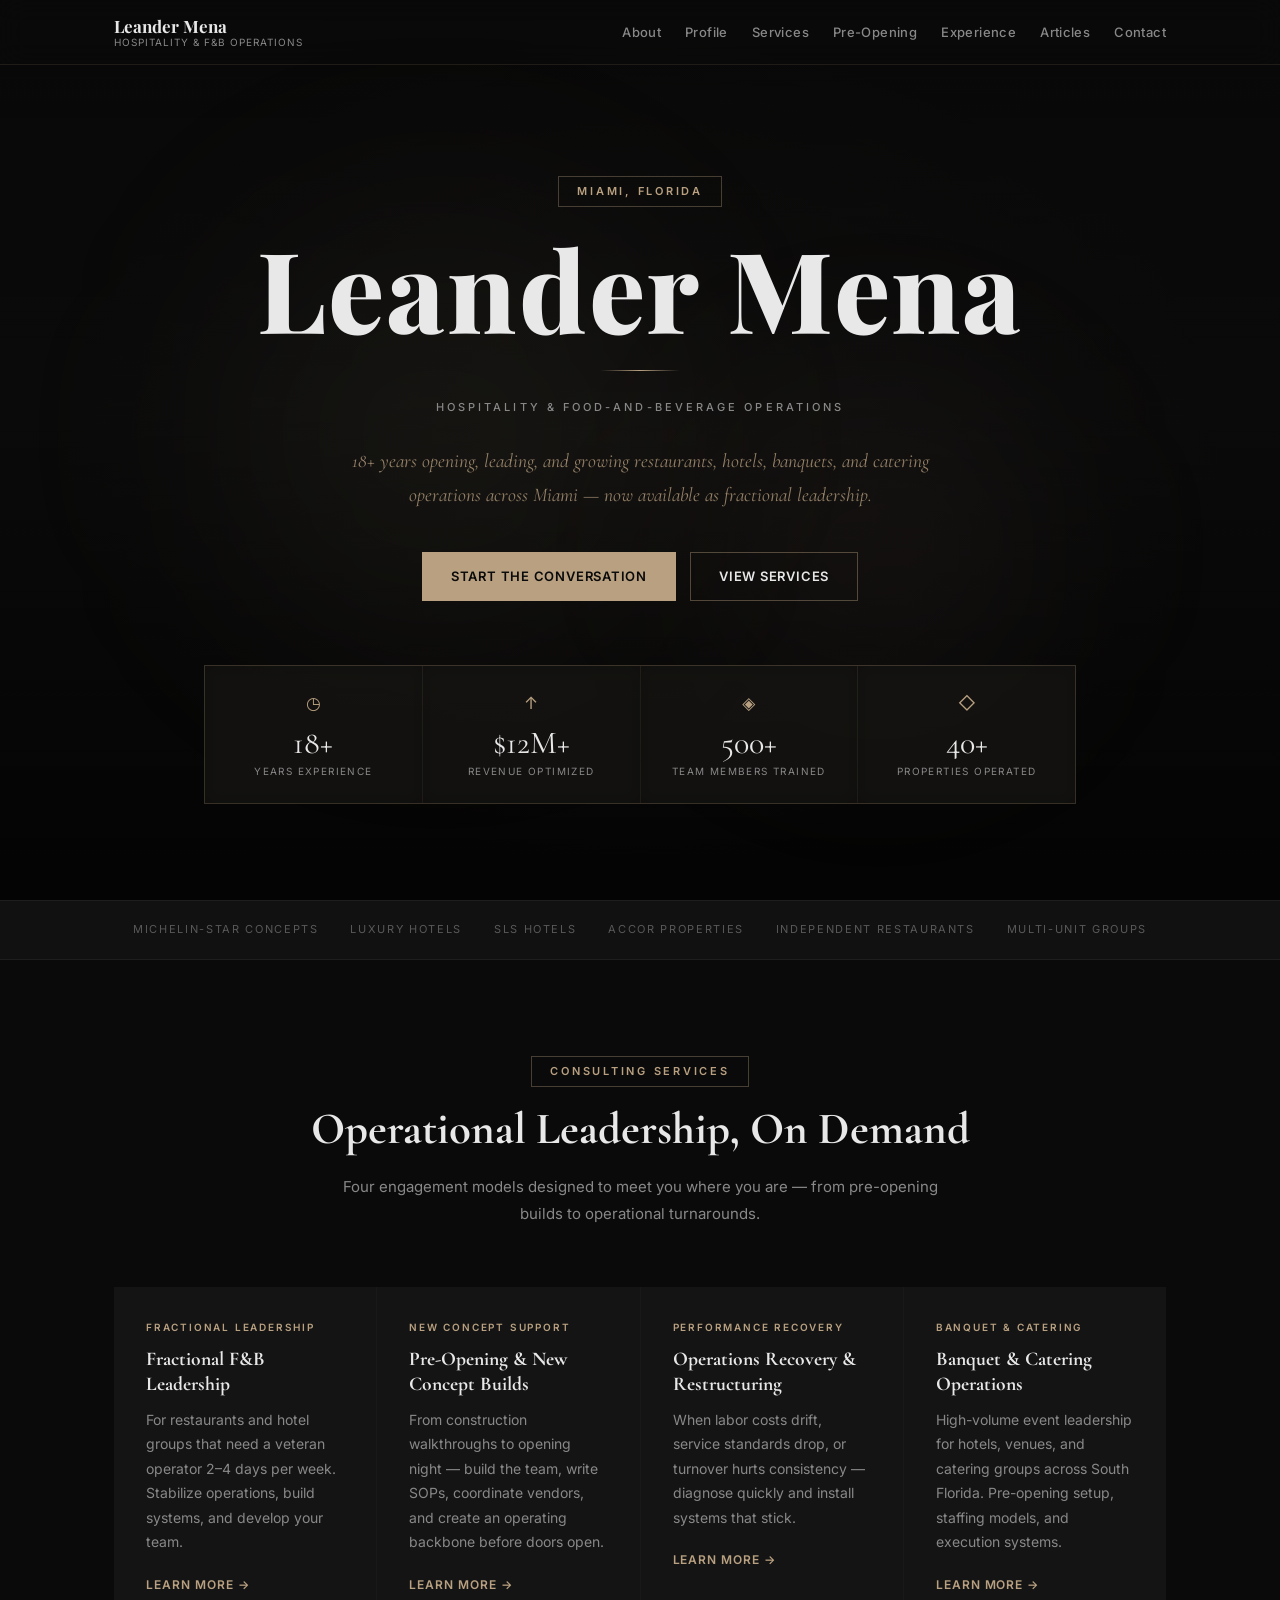
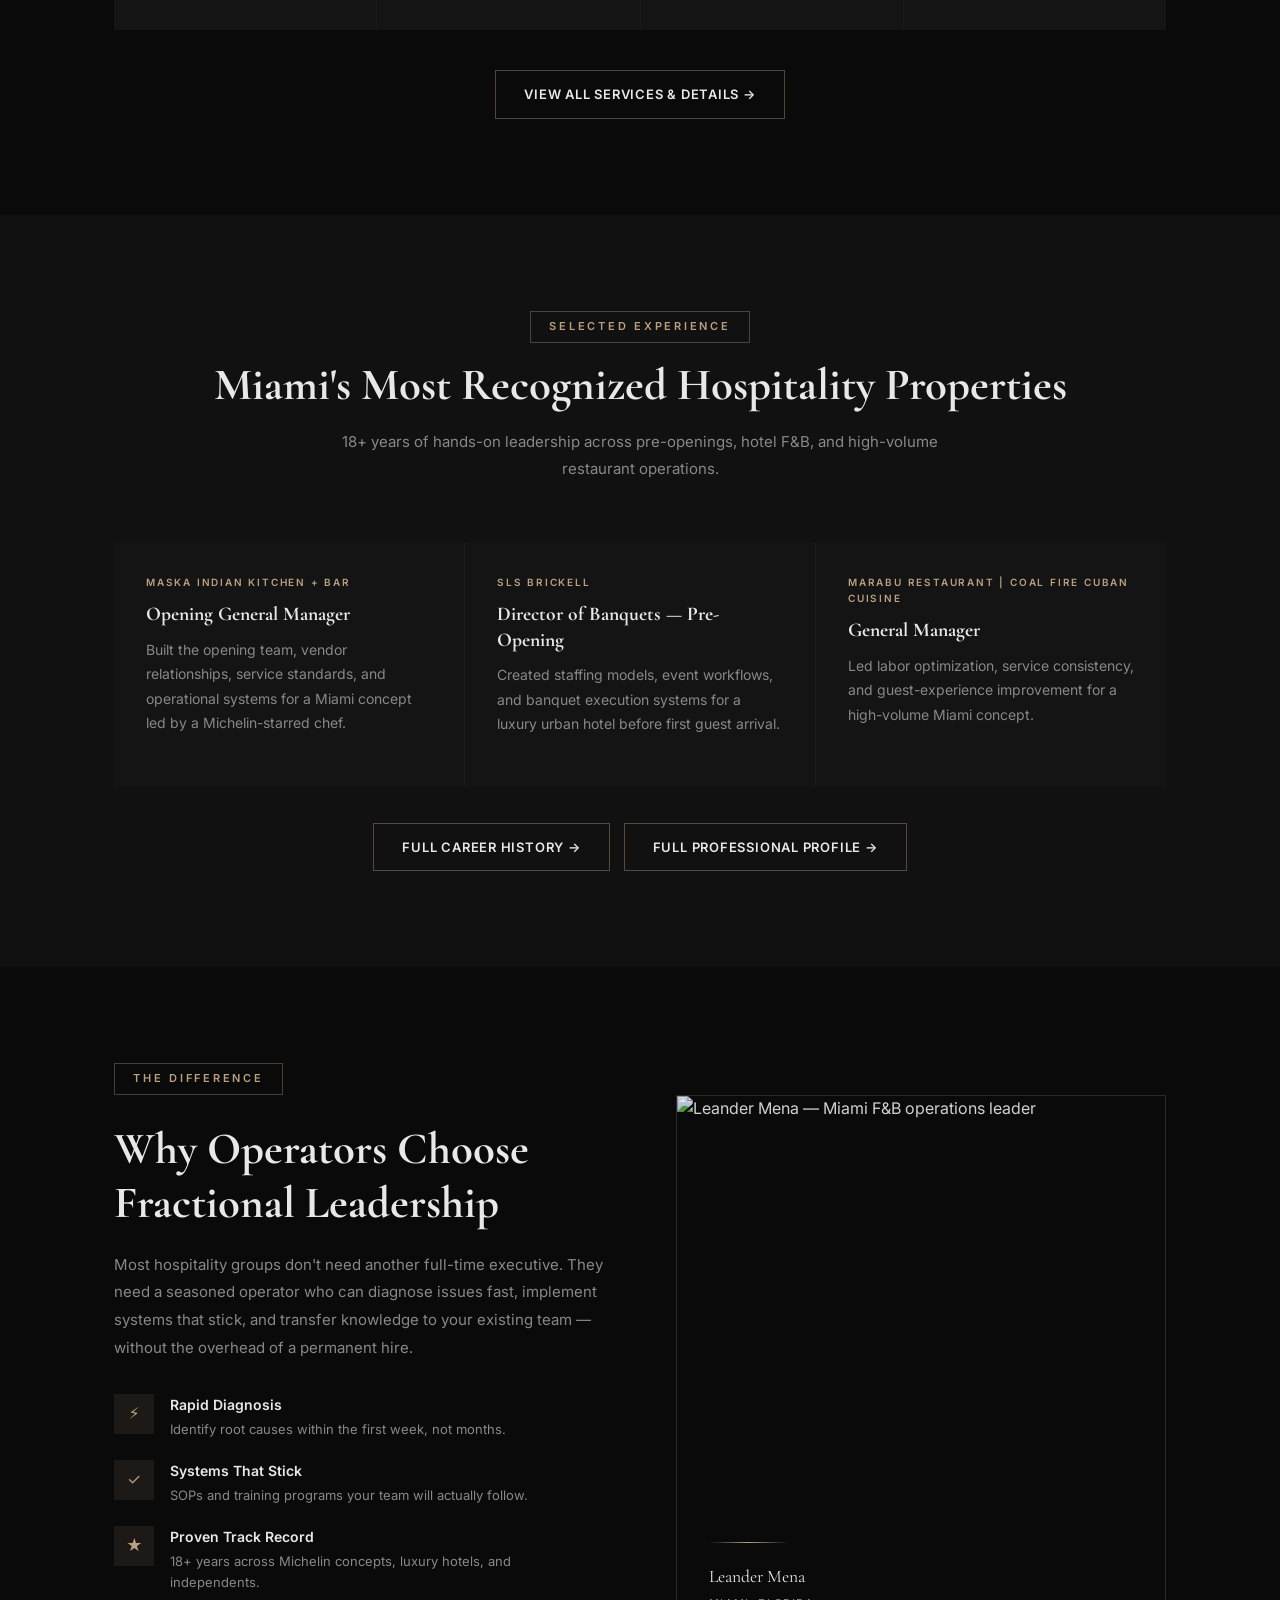
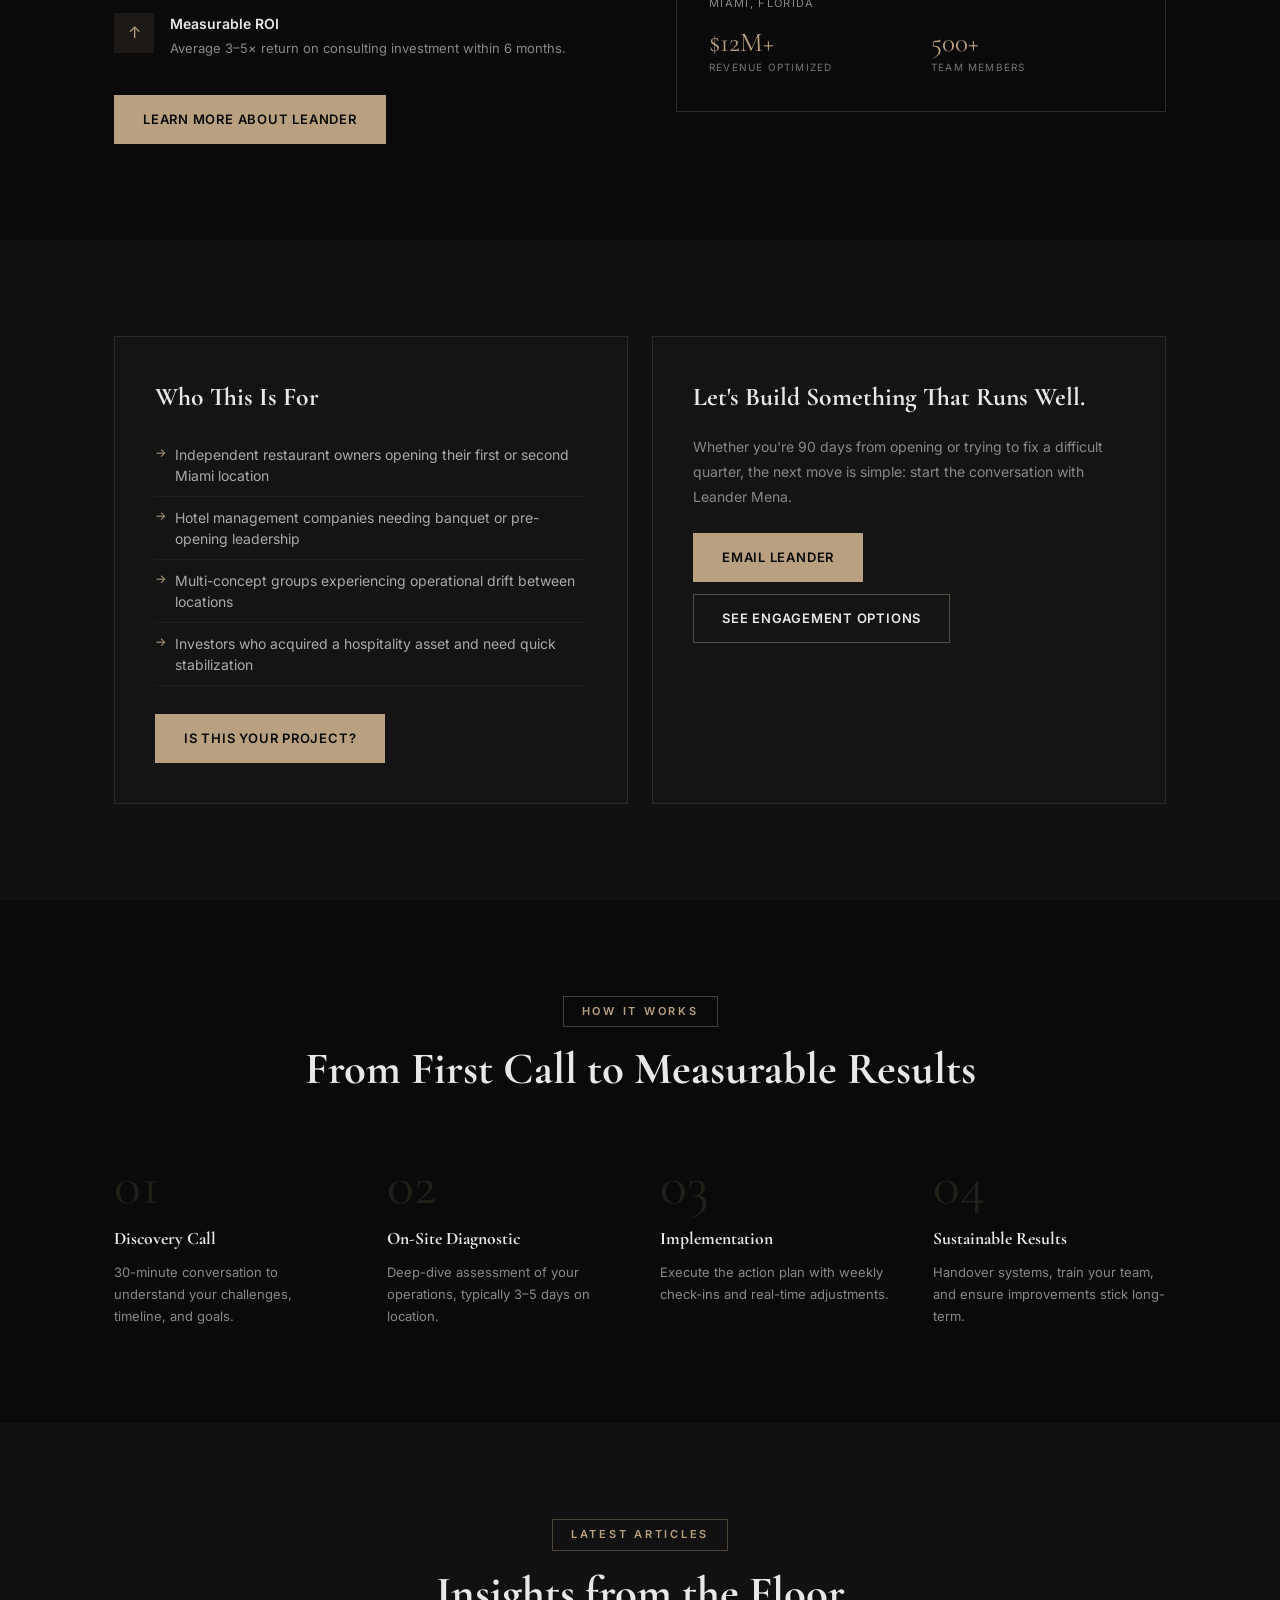
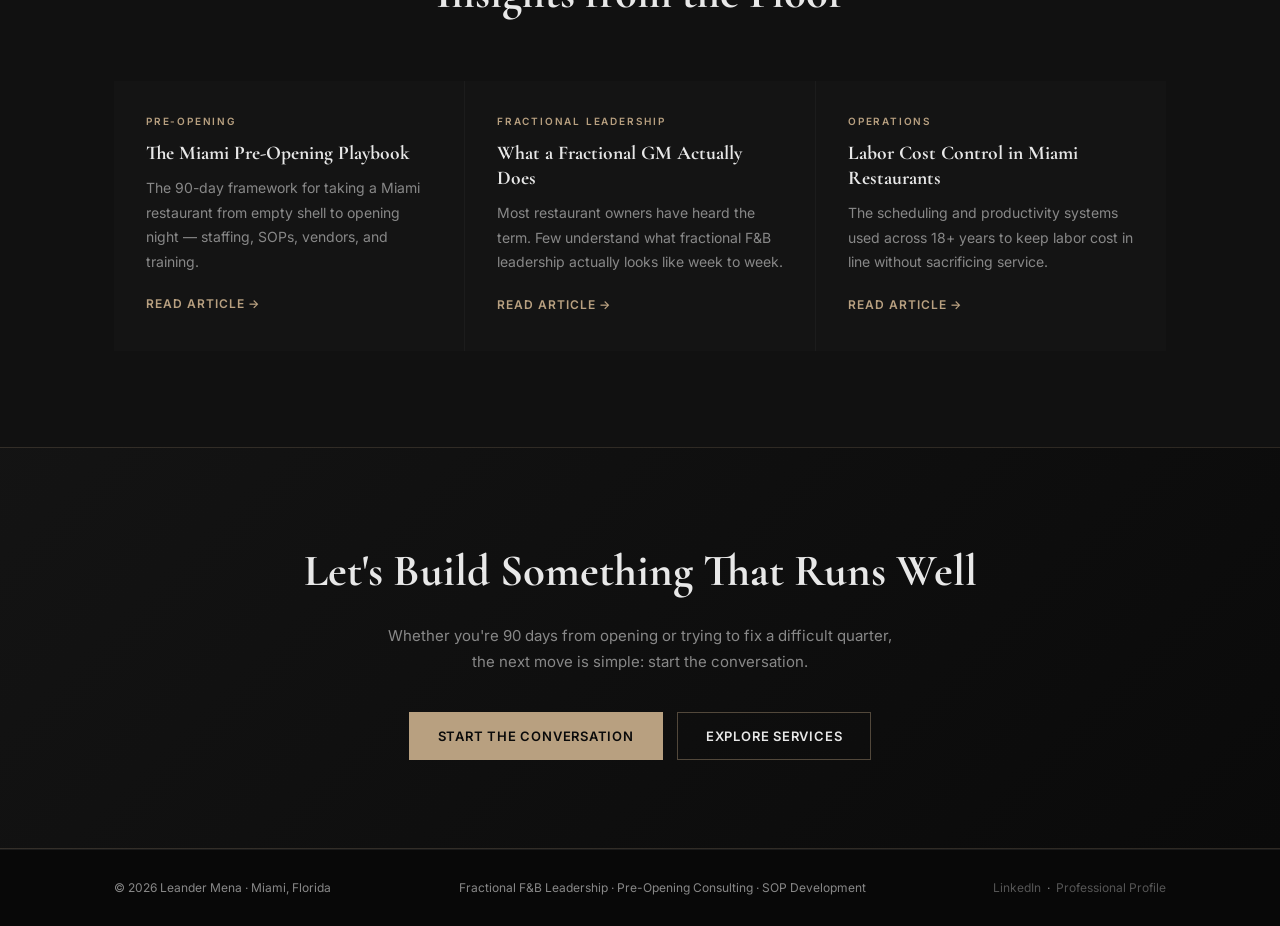
==== commit 62dccff1: "fix: about.jpg in why panel, scroll fade-up observer, absolute image paths" ====
--- a/index.html
+++ b/index.html
@@ -45,7 +45,6 @@
   </script>
 
   <style>
-    /* ── RESET & BASE ── */
     *, *::before, *::after { box-sizing: border-box; margin: 0; padding: 0; }
     html { scroll-behavior: smooth; -webkit-font-smoothing: antialiased; -moz-osx-font-smoothing: grayscale; }
     body { font-family: 'Inter', system-ui, sans-serif; font-size: 16px; line-height: 1.6; color: #e8e8e8; background: #0a0a0a; min-height: 100dvh; }
@@ -53,81 +52,75 @@
     a { color: #b8a080; text-decoration: none; transition: color 180ms ease; }
     a:hover { color: #c9b89a; }
 
-    /* ── TOKENS ── */
     :root {
-      --gold:        #b8a080;
-      --gold-light:  #c9b89a;
-      --gold-dark:   #8c7555;
-      --gold-muted:  #d4c4a8;
-      --lux-black:   #0a0a0a;
-      --lux-dark:    #111111;
-      --lux-card:    #141414;
-      --lux-border:  #2a2a2a;
-      --lux-text:    #e8e8e8;
-      --lux-muted:   #888888;
+      --gold:       #b8a080;
+      --gold-light: #c9b89a;
+      --gold-dark:  #8c7555;
+      --lux-black:  #0a0a0a;
+      --lux-dark:   #111111;
+      --lux-card:   #141414;
+      --lux-border: #2a2a2a;
+      --lux-text:   #e8e8e8;
+      --lux-muted:  #888888;
       --font-display: 'Playfair Display', Georgia, serif;
       --font-serif:   'Cormorant Garamond', Georgia, serif;
       --font-sans:    'Inter', system-ui, sans-serif;
     }
 
-    /* ── LAYOUT ── */
     .container { max-width: 1100px; margin-inline: auto; padding-inline: 24px; }
 
-    /* ── ANIMATIONS ── */
-    @keyframes fadeUp   { from { opacity:0; transform:translateY(30px); } to { opacity:1; transform:translateY(0); } }
-    @keyframes fadeIn   { from { opacity:0; } to { opacity:1; } }
-    @keyframes shimmer  { 0%{background-position:-200% 0} 100%{background-position:200% 0} }
-    @keyframes float    { 0%,100%{transform:translateY(0)} 50%{transform:translateY(-8px)} }
+    /* ── SCROLL REVEAL ── */
+    .reveal { opacity: 0; transform: translateY(28px); transition: opacity 0.7s ease, transform 0.7s ease; }
+    .reveal.visible { opacity: 1; transform: translateY(0); }
+    .reveal-delay-1 { transition-delay: 0.1s; }
+    .reveal-delay-2 { transition-delay: 0.2s; }
+    .reveal-delay-3 { transition-delay: 0.3s; }
+    .reveal-delay-4 { transition-delay: 0.4s; }
+
+    /* ── HERO ANIMATIONS ── */
+    @keyframes fadeUp  { from { opacity:0; transform:translateY(30px); } to { opacity:1; transform:translateY(0); } }
+    @keyframes fadeIn  { from { opacity:0; } to { opacity:1; } }
     @keyframes dividerGrow { from{width:0;opacity:0} to{width:80px;opacity:1} }
-
-    .anim-fade-up  { opacity:0; animation: fadeUp  0.8s ease-out forwards; }
-    .anim-fade-in  { opacity:0; animation: fadeIn  0.6s ease-out forwards; }
-    .delay-1 { animation-delay: 0.1s; }
-    .delay-2 { animation-delay: 0.2s; }
-    .delay-3 { animation-delay: 0.35s; }
-    .delay-4 { animation-delay: 0.5s; }
-    .delay-5 { animation-delay: 0.65s; }
-    .delay-6 { animation-delay: 0.8s; }
-    .delay-7 { animation-delay: 1s; }
+    .anim-fade-up { opacity:0; animation: fadeUp 0.8s ease-out forwards; }
+    .anim-fade-in { opacity:0; animation: fadeIn 0.6s ease-out forwards; }
+    .delay-1{animation-delay:0.1s} .delay-2{animation-delay:0.25s}
+    .delay-3{animation-delay:0.4s} .delay-4{animation-delay:0.55s}
+    .delay-5{animation-delay:0.7s} .delay-6{animation-delay:0.85s}
+    .delay-7{animation-delay:1.05s}
 
     /* ── NAV ── */
     .site-header {
-      position: fixed; top: 0; left: 0; right: 0; z-index: 200;
-      background: rgba(10,10,10,0.85);
-      backdrop-filter: blur(12px);
-      border-bottom: 1px solid rgba(184,160,128,0.12);
-      padding: 16px 0;
-      transition: background 300ms ease;
+      position:fixed; top:0; left:0; right:0; z-index:200;
+      background:rgba(10,10,10,0.88);
+      backdrop-filter:blur(14px);
+      border-bottom:1px solid rgba(184,160,128,0.13);
+      padding:16px 0;
     }
     .nav { display:flex; align-items:center; justify-content:space-between; gap:16px; }
-    .brand { font-family: var(--font-display); font-weight:700; font-size:17px; color:var(--lux-text); text-decoration:none; display:flex; flex-direction:column; line-height:1.2; }
-    .brand small { font-family: var(--font-sans); font-size:10px; font-weight:400; color:var(--lux-muted); letter-spacing:0.1em; text-transform:uppercase; }
+    .brand { font-family:var(--font-display); font-weight:700; font-size:17px; color:var(--lux-text); text-decoration:none; display:flex; flex-direction:column; line-height:1.2; }
+    .brand small { font-family:var(--font-sans); font-size:10px; font-weight:400; color:var(--lux-muted); letter-spacing:0.1em; text-transform:uppercase; }
     .nav-links { display:flex; gap:24px; flex-wrap:wrap; }
     .nav-links a { font-size:13px; font-weight:500; color:var(--lux-muted); letter-spacing:0.03em; transition:color 180ms ease; }
     .nav-links a:hover { color:var(--gold); }
 
     /* ── HERO ── */
-    .hero {
-      position:relative; min-height:100vh;
-      display:flex; align-items:center; justify-content:center; overflow:hidden;
-    }
+    .hero { position:relative; min-height:100vh; display:flex; align-items:center; justify-content:center; overflow:hidden; }
     .hero-bg {
       position:absolute; inset:0;
-      background-image: url('landing-hero.jpg');
-      background-size:cover; background-position:center;
-      filter:brightness(0.35);
-      transform:scale(1.03);
-      transition:transform 8s ease-out;
+      background-image:url('/landing-hero.jpg');
+      background-size:cover; background-position:center top;
+      filter:brightness(0.32);
     }
     .hero-bg::after {
       content:'';
       position:absolute; inset:0;
-      background: radial-gradient(ellipse at center, rgba(184,160,128,0.10) 0%, transparent 65%),
-                  linear-gradient(to bottom, rgba(10,10,10,0.4) 0%, transparent 40%, rgba(10,10,10,0.85) 100%);
-    }
-    .hero-glow-l { position:absolute; top:25%; left:20%; width:420px; height:420px; background:rgba(184,160,128,0.06); border-radius:50%; filter:blur(120px); pointer-events:none; }
-    .hero-glow-r { position:absolute; bottom:25%; right:20%; width:340px; height:340px; background:rgba(184,160,128,0.05); border-radius:50%; filter:blur(100px); pointer-events:none; }
-    .hero-inner { position:relative; z-index:10; text-align:center; padding: 140px 24px 80px; max-width:900px; margin:0 auto; }
+      background:
+        radial-gradient(ellipse at center, rgba(184,160,128,0.10) 0%, transparent 65%),
+        linear-gradient(to bottom, rgba(10,10,10,0.3) 0%, transparent 45%, rgba(10,10,10,0.92) 100%);
+    }
+    .hero-glow-l { position:absolute; top:25%; left:18%; width:420px; height:420px; background:rgba(184,160,128,0.06); border-radius:50%; filter:blur(120px); pointer-events:none; }
+    .hero-glow-r { position:absolute; bottom:20%; right:18%; width:340px; height:340px; background:rgba(184,160,128,0.05); border-radius:50%; filter:blur(100px); pointer-events:none; }
+    .hero-inner { position:relative; z-index:10; text-align:center; padding:140px 24px 60px; max-width:920px; margin:0 auto; width:100%; }
 
     .eyebrow {
       display:inline-block; font-family:var(--font-sans);
@@ -136,46 +129,38 @@
       padding:6px 18px; margin-bottom:28px;
     }
     .hero-name {
-      font-family: var(--font-display);
-      font-size: clamp(3.5rem, 10vw, 7rem);
+      font-family:var(--font-display);
+      font-size:clamp(3.2rem, 10vw, 7rem);
       font-weight:800; line-height:0.95; letter-spacing:0.02em;
-      color: var(--lux-text); margin-bottom:28px;
+      color:var(--lux-text); margin-bottom:28px;
     }
     .divider-gold {
       width:80px; height:1px;
-      background: linear-gradient(to right, transparent, var(--gold), transparent);
-      margin:0 auto 28px; animation: dividerGrow 0.8s ease-out 0.3s both;
-    }
-    .hero-sub {
-      font-family:var(--font-sans); font-size:11px; font-weight:500;
-      letter-spacing:0.28em; text-transform:uppercase;
-      color:var(--lux-muted); margin-bottom:28px;
-    }
-    .hero-tagline {
-      font-family: var(--font-serif); font-style:italic;
-      font-size: clamp(1rem, 2vw, 1.25rem);
-      color:rgba(184,160,128,0.75); line-height:1.7;
-      max-width:600px; margin:0 auto 40px;
-    }
+      background:linear-gradient(to right, transparent, var(--gold), transparent);
+      margin:0 auto 28px;
+      animation:dividerGrow 0.8s ease-out 0.35s both;
+    }
+    .hero-sub { font-family:var(--font-sans); font-size:11px; font-weight:500; letter-spacing:0.28em; text-transform:uppercase; color:var(--lux-muted); margin-bottom:28px; }
+    .hero-tagline { font-family:var(--font-serif); font-style:italic; font-size:clamp(1rem,2vw,1.22rem); color:rgba(184,160,128,0.78); line-height:1.75; max-width:600px; margin:0 auto 40px; }
     .hero-cta { display:flex; flex-wrap:wrap; gap:14px; justify-content:center; }
 
     /* ── BUTTONS ── */
     .btn-primary {
       display:inline-flex; align-items:center; gap:8px;
       padding:13px 28px; font-size:13px; font-weight:600;
-      letter-spacing:0.05em; text-transform:uppercase;
+      letter-spacing:0.06em; text-transform:uppercase;
       background:var(--gold); color:#0a0a0a;
-      border:1px solid var(--gold); cursor:pointer;
-      transition:background 180ms ease, color 180ms ease;
+      border:1px solid var(--gold);
+      transition:background 180ms ease, border-color 180ms ease;
       text-decoration:none;
     }
     .btn-primary:hover { background:var(--gold-light); border-color:var(--gold-light); color:#0a0a0a; }
     .btn-secondary {
       display:inline-flex; align-items:center; gap:8px;
       padding:13px 28px; font-size:13px; font-weight:600;
-      letter-spacing:0.05em; text-transform:uppercase;
+      letter-spacing:0.06em; text-transform:uppercase;
       background:transparent; color:var(--lux-text);
-      border:1px solid rgba(184,160,128,0.4); cursor:pointer;
+      border:1px solid rgba(184,160,128,0.4);
       transition:border-color 180ms ease, color 180ms ease, background 180ms ease;
       text-decoration:none;
     }
@@ -183,210 +168,159 @@
 
     /* ── STATS BAR ── */
     .stats-bar {
-      position:relative; z-index:10;
       margin-top:64px;
-      display:grid; grid-template-columns:repeat(4, 1fr);
-      gap:1px; background:rgba(184,160,128,0.12);
-      border:1px solid rgba(184,160,128,0.15);
-    }
-    .stat-item {
-      background:rgba(20,20,20,0.7);
-      backdrop-filter:blur(8px);
-      padding:24px 20px; text-align:center;
-    }
-    .stat-icon { color:var(--gold); margin:0 auto 10px; font-size:18px; }
+      display:grid; grid-template-columns:repeat(4,1fr);
+      gap:1px; background:rgba(184,160,128,0.14);
+      border:1px solid rgba(184,160,128,0.16);
+    }
+    .stat-item { background:rgba(14,14,14,0.85); backdrop-filter:blur(8px); padding:24px 16px; text-align:center; }
+    .stat-icon { color:var(--gold); margin:0 auto 10px; font-size:17px; }
     .stat-value { font-family:var(--font-serif); font-size:2rem; color:var(--lux-text); line-height:1; margin-bottom:4px; }
-    .stat-label { font-size:10px; letter-spacing:0.15em; text-transform:uppercase; color:var(--lux-muted); }
+    .stat-label { font-size:10px; letter-spacing:0.14em; text-transform:uppercase; color:var(--lux-muted); }
 
     /* ── TRUST STRIP ── */
-    .trust-strip {
-      background:rgba(17,17,17,0.8);
-      border-top:1px solid rgba(42,42,42,0.8);
-      border-bottom:1px solid rgba(42,42,42,0.8);
-      padding:20px 0;
-    }
-    .trust-list { display:flex; flex-wrap:wrap; justify-content:center; gap:12px 32px; }
-    .trust-list span { font-size:11px; letter-spacing:0.15em; text-transform:uppercase; color:rgba(136,136,136,0.65); }
+    .trust-strip { background:rgba(17,17,17,0.95); border-top:1px solid #1e1e1e; border-bottom:1px solid #1e1e1e; padding:20px 0; }
+    .trust-list { display:flex; flex-wrap:wrap; justify-content:center; gap:10px 32px; }
+    .trust-list span { font-size:11px; letter-spacing:0.15em; text-transform:uppercase; color:rgba(136,136,136,0.6); }
 
     /* ── SECTIONS ── */
     .section { padding:96px 0; }
-    .section-dark  { background:var(--lux-black); }
-    .section-mid   { background:var(--lux-dark); }
+    .section-dark { background:var(--lux-black); }
+    .section-mid  { background:var(--lux-dark); }
     .section-header { text-align:center; margin-bottom:60px; }
     .section-header .eyebrow { margin-bottom:16px; }
-    .section-h2 {
-      font-family:var(--font-serif);
-      font-size:clamp(2rem, 4vw, 3rem);
-      color:var(--lux-text); margin-bottom:16px; line-height:1.2;
-    }
-    .section-intro { color:var(--lux-muted); max-width:600px; margin:0 auto; font-size:15px; line-height:1.75; }
+    .section-h2 { font-family:var(--font-serif); font-size:clamp(1.9rem,3.5vw,2.8rem); color:var(--lux-text); margin-bottom:16px; line-height:1.2; }
+    .section-intro { color:var(--lux-muted); max-width:600px; margin:0 auto; font-size:15px; line-height:1.8; }
 
     /* ── CARDS ── */
-    .card-grid-3 { display:grid; grid-template-columns:repeat(3,1fr); gap:1px; background:rgba(42,42,42,0.5); }
-    .card-grid-4 { display:grid; grid-template-columns:repeat(4,1fr); gap:1px; background:rgba(42,42,42,0.5); }
+    .card-grid-3 { display:grid; grid-template-columns:repeat(3,1fr); gap:1px; background:rgba(42,42,42,0.45); }
+    .card-grid-4 { display:grid; grid-template-columns:repeat(4,1fr); gap:1px; background:rgba(42,42,42,0.45); }
     .card-grid-2 { display:grid; grid-template-columns:1fr 1fr; gap:24px; }
-    .lux-card {
-      background:var(--lux-card); padding:32px;
-      border-bottom:2px solid transparent;
-      transition:border-color 250ms ease, background 250ms ease;
-    }
-    .lux-card:hover { border-bottom-color:var(--gold); background:rgba(20,20,20,0.95); }
+    .lux-card { background:var(--lux-card); padding:32px; border-bottom:2px solid transparent; transition:border-color 250ms ease, background 250ms ease; }
+    .lux-card:hover { border-bottom-color:var(--gold); background:#161616; }
     .card-eyebrow { font-size:10px; font-weight:600; letter-spacing:0.18em; text-transform:uppercase; color:var(--gold); margin-bottom:12px; }
-    .card-title { font-family:var(--font-serif); font-size:1.25rem; color:var(--lux-text); margin-bottom:10px; line-height:1.3; }
-    .card-body { font-size:14px; color:var(--lux-muted); line-height:1.7; margin-bottom:16px; }
+    .card-title { font-family:var(--font-serif); font-size:1.22rem; color:var(--lux-text); margin-bottom:10px; line-height:1.3; }
+    .card-body { font-size:14px; color:var(--lux-muted); line-height:1.75; margin-bottom:16px; }
     .card-link { font-size:12px; font-weight:600; letter-spacing:0.08em; text-transform:uppercase; color:var(--gold); }
     .card-link:hover { color:var(--gold-light); }
 
     /* ── CTA PANELS ── */
     .cta-panel { background:var(--lux-card); border:1px solid var(--lux-border); padding:40px; }
     .cta-panel h2 { font-family:var(--font-serif); font-size:1.6rem; color:var(--lux-text); margin-bottom:16px; }
-    .cta-panel p  { font-size:14px; color:var(--lux-muted); line-height:1.75; margin-bottom:24px; }
+    .cta-panel p  { font-size:14px; color:var(--lux-muted); line-height:1.8; margin-bottom:24px; }
     .cta-list { list-style:none; margin-bottom:28px; }
-    .cta-list li {
-      font-size:14px; color:#aaa; padding:10px 0 10px 20px;
-      border-bottom:1px solid rgba(42,42,42,0.8);
-      position:relative; line-height:1.5;
-    }
+    .cta-list li { font-size:14px; color:#aaa; padding:10px 0 10px 20px; border-bottom:1px solid #1e1e1e; position:relative; line-height:1.5; }
     .cta-list li::before { content:"→"; position:absolute; left:0; color:var(--gold); font-size:12px; }
 
     /* ── WHY SECTION ── */
     .why-grid { display:grid; grid-template-columns:1fr 1fr; gap:72px; align-items:center; }
     .why-list { list-style:none; margin-bottom:36px; }
-    .why-list li { display:flex; gap:16px; margin-bottom:20px; }
+    .why-list li { display:flex; gap:16px; margin-bottom:20px; align-items:flex-start; }
     .why-icon { width:40px; height:40px; flex-shrink:0; display:flex; align-items:center; justify-content:center; background:rgba(184,160,128,0.1); color:var(--gold); font-size:16px; }
     .why-list h4 { font-size:14px; font-weight:600; color:var(--lux-text); margin-bottom:3px; }
     .why-list p  { font-size:13px; color:var(--lux-muted); }
-    .why-visual {
-      aspect-ratio:4/5; background:linear-gradient(135deg, var(--lux-card), var(--lux-dark));
-      border:1px solid var(--lux-border); position:relative; overflow:hidden;
-    }
-    .why-visual-glow {
-      position:absolute; inset:0;
-      background:radial-gradient(ellipse at bottom left, rgba(184,160,128,0.18) 0%, transparent 60%);
-    }
-    .why-visual-inner { position:absolute; inset:0; display:flex; align-items:center; justify-content:center; }
-    .why-visual-content { text-align:center; padding:48px; }
-    .why-medal { width:80px; height:80px; border-radius:50%; background:rgba(184,160,128,0.1); display:flex; align-items:center; justify-content:center; margin:0 auto 28px; font-size:36px; }
-    .why-stats-grid { display:grid; grid-template-columns:1fr 1fr; gap:24px; margin-top:24px; }
-    .why-stat-val { font-family:var(--font-serif); font-size:1.75rem; color:var(--gold); }
-    .why-stat-label { font-size:10px; color:var(--lux-muted); letter-spacing:0.12em; text-transform:uppercase; margin-top:2px; }
+
+    /* About photo panel */
+    .why-photo-panel { position:relative; }
+    .why-photo-wrap {
+      position:relative; overflow:hidden;
+      border:1px solid var(--lux-border);
+    }
+    .why-photo-wrap img { width:100%; height:100%; object-fit:cover; object-position:center top; display:block; filter:brightness(0.88) contrast(1.05); }
+    .why-photo-overlay {
+      position:absolute; bottom:0; left:0; right:0;
+      background:linear-gradient(to top, rgba(10,10,10,0.92) 0%, transparent 55%);
+      padding:36px 32px;
+    }
+    .why-photo-stats { display:grid; grid-template-columns:1fr 1fr; gap:20px; margin-top:16px; }
+    .why-stat-val { font-family:var(--font-serif); font-size:1.7rem; color:var(--gold); line-height:1; }
+    .why-stat-label { font-size:10px; color:rgba(136,136,136,0.85); letter-spacing:0.12em; text-transform:uppercase; margin-top:3px; }
 
     /* ── PROCESS ── */
-    .process-grid { display:grid; grid-template-columns:repeat(4,1fr); gap:40px; position:relative; }
+    .process-grid { display:grid; grid-template-columns:repeat(4,1fr); gap:40px; }
     .process-step-num { font-family:var(--font-serif); font-size:3.5rem; color:rgba(184,160,128,0.15); line-height:1; margin-bottom:12px; }
     .process-step-title { font-family:var(--font-serif); font-size:1.1rem; color:var(--lux-text); margin-bottom:8px; }
     .process-step-body { font-size:13px; color:var(--lux-muted); line-height:1.7; }
-    .process-connector { position:absolute; top:32px; left:25%; right:0; height:1px; background:linear-gradient(to right, rgba(42,42,42,0.8), transparent); pointer-events:none; }
-
-    /* ── FINAL CTA BANNER ── */
-    .cta-banner {
-      background:linear-gradient(135deg, rgba(20,20,20,0.95) 0%, rgba(10,10,10,0.98) 100%);
-      border-top:1px solid rgba(184,160,128,0.2); border-bottom:1px solid rgba(184,160,128,0.2);
-      padding:80px 0; text-align:center;
-    }
+
+    /* ── CTA BANNER ── */
+    .cta-banner { background:linear-gradient(135deg,rgba(20,20,20,0.98),rgba(10,10,10,1)); border-top:1px solid rgba(184,160,128,0.2); border-bottom:1px solid rgba(184,160,128,0.2); padding:88px 0; text-align:center; }
     .cta-banner h2 { font-family:var(--font-serif); font-size:clamp(1.8rem,3.5vw,2.8rem); color:var(--lux-text); margin-bottom:16px; }
-    .cta-banner p  { color:var(--lux-muted); max-width:520px; margin:0 auto 36px; font-size:15px; line-height:1.7; }
+    .cta-banner p  { color:var(--lux-muted); max-width:520px; margin:0 auto 36px; font-size:15px; line-height:1.75; }
     .cta-banner-btns { display:flex; flex-wrap:wrap; gap:14px; justify-content:center; }
 
     /* ── FOOTER ── */
-    .site-footer { background:#0a0a0a; border-top:1px solid var(--lux-border); padding:28px 0; }
+    .site-footer { background:#080808; border-top:1px solid #1a1a1a; padding:28px 0; }
     .footer-inner { display:flex; flex-wrap:wrap; align-items:center; justify-content:space-between; gap:12px; font-size:12px; color:var(--lux-muted); }
-    .footer-inner a { color:#666; }
+    .footer-inner a { color:#555; }
     .footer-inner a:hover { color:var(--gold); }
 
     /* ── RESPONSIVE ── */
-    @media (max-width: 900px) {
-      .stats-bar        { grid-template-columns:1fr 1fr; }
-      .card-grid-3      { grid-template-columns:1fr; }
-      .card-grid-4      { grid-template-columns:1fr 1fr; }
-      .card-grid-2      { grid-template-columns:1fr; }
-      .why-grid         { grid-template-columns:1fr; }
-      .why-visual       { display:none; }
-      .process-grid     { grid-template-columns:1fr 1fr; }
-      .process-connector{ display:none; }
-    }
-    @media (max-width: 600px) {
-      .stats-bar        { grid-template-columns:1fr 1fr; }
-      .card-grid-4      { grid-template-columns:1fr; }
-      .process-grid     { grid-template-columns:1fr; }
-      .nav-links        { display:none; }
-      .hero-inner       { padding-top:110px; }
+    @media (max-width:900px) {
+      .stats-bar      { grid-template-columns:1fr 1fr; }
+      .card-grid-3    { grid-template-columns:1fr; }
+      .card-grid-4    { grid-template-columns:1fr 1fr; }
+      .card-grid-2    { grid-template-columns:1fr; }
+      .why-grid       { grid-template-columns:1fr; }
+      .why-photo-panel{ order:-1; }
+      .why-photo-wrap { max-height:360px; }
+      .process-grid   { grid-template-columns:1fr 1fr; }
+    }
+    @media (max-width:600px) {
+      .card-grid-4 { grid-template-columns:1fr; }
+      .process-grid{ grid-template-columns:1fr; }
+      .nav-links   { display:none; }
+      .hero-inner  { padding-top:108px; }
     }
   </style>
 </head>
 <body>
 
-  <!-- ── HEADER ── -->
+  <!-- NAV -->
   <header class="site-header">
     <div class="container nav">
-      <a class="brand" href="index.html">Leander Mena<small>Hospitality &amp; F&amp;B Operations</small></a>
+      <a class="brand" href="/index.html">Leander Mena<small>Hospitality &amp; F&amp;B Operations</small></a>
       <nav class="nav-links">
-        <a href="about.html">About</a>
-        <a href="leander-mena-miami-hospitality.html">Profile</a>
-        <a href="services.html">Services</a>
-        <a href="pre-opening.html">Pre-Opening</a>
-        <a href="experience.html">Experience</a>
-        <a href="blog/index.html">Articles</a>
-        <a href="contact.html">Contact</a>
+        <a href="/about.html">About</a>
+        <a href="/leander-mena-miami-hospitality.html">Profile</a>
+        <a href="/services.html">Services</a>
+        <a href="/pre-opening.html">Pre-Opening</a>
+        <a href="/experience.html">Experience</a>
+        <a href="/blog/index.html">Articles</a>
+        <a href="/contact.html">Contact</a>
       </nav>
     </div>
   </header>
 
   <main>
 
-    <!-- ── HERO ── -->
+    <!-- HERO -->
     <section class="hero">
       <div class="hero-bg"></div>
       <div class="hero-glow-l"></div>
       <div class="hero-glow-r"></div>
 
       <div class="hero-inner">
-        <div class="anim-fade-up delay-1">
-          <span class="eyebrow">Miami, Florida</span>
-        </div>
-
+        <div class="anim-fade-in delay-1"><span class="eyebrow">Miami, Florida</span></div>
         <h1 class="hero-name anim-fade-up delay-2">Leander Mena</h1>
-
         <div class="divider-gold"></div>
-
         <p class="hero-sub anim-fade-up delay-3">Hospitality &amp; Food-and-Beverage Operations</p>
-
         <p class="hero-tagline anim-fade-up delay-4">
           18+ years opening, leading, and growing restaurants, hotels, banquets, and catering operations across Miami — now available as fractional leadership.
         </p>
-
         <div class="hero-cta anim-fade-up delay-5">
-          <a class="btn-primary" href="contact.html">Start the Conversation</a>
-          <a class="btn-secondary" href="services.html">View Services</a>
-        </div>
-
-        <!-- Stats -->
+          <a class="btn-primary" href="/contact.html">Start the Conversation</a>
+          <a class="btn-secondary" href="/services.html">View Services</a>
+        </div>
         <div class="stats-bar anim-fade-up delay-7">
-          <div class="stat-item">
-            <div class="stat-icon">⏱</div>
-            <div class="stat-value">18+</div>
-            <div class="stat-label">Years Experience</div>
-          </div>
-          <div class="stat-item">
-            <div class="stat-icon">📈</div>
-            <div class="stat-value">$12M+</div>
-            <div class="stat-label">Revenue Optimized</div>
-          </div>
-          <div class="stat-item">
-            <div class="stat-icon">👥</div>
-            <div class="stat-value">500+</div>
-            <div class="stat-label">Team Members Trained</div>
-          </div>
-          <div class="stat-item">
-            <div class="stat-icon">🏨</div>
-            <div class="stat-value">40+</div>
-            <div class="stat-label">Properties Operated</div>
-          </div>
-        </div>
-      </div>
-    </section>
-
-    <!-- ── TRUST STRIP ── -->
+          <div class="stat-item"><div class="stat-icon">◷</div><div class="stat-value">18+</div><div class="stat-label">Years Experience</div></div>
+          <div class="stat-item"><div class="stat-icon">↑</div><div class="stat-value">$12M+</div><div class="stat-label">Revenue Optimized</div></div>
+          <div class="stat-item"><div class="stat-icon">◈</div><div class="stat-value">500+</div><div class="stat-label">Team Members Trained</div></div>
+          <div class="stat-item"><div class="stat-icon">◇</div><div class="stat-value">40+</div><div class="stat-label">Properties Operated</div></div>
+        </div>
+      </div>
+    </section>
+
+    <!-- TRUST STRIP -->
     <div class="trust-strip">
       <div class="container">
         <div class="trust-list">
@@ -400,117 +334,106 @@
       </div>
     </div>
 
-    <!-- ── SERVICES ── -->
+    <!-- SERVICES -->
     <section class="section section-dark">
       <div class="container">
-        <div class="section-header">
+        <div class="section-header reveal">
           <span class="eyebrow">Consulting Services</span>
           <h2 class="section-h2">Operational Leadership, On Demand</h2>
           <p class="section-intro">Four engagement models designed to meet you where you are — from pre-opening builds to operational turnarounds.</p>
         </div>
         <div class="card-grid-4">
-          <article class="lux-card">
+          <article class="lux-card reveal reveal-delay-1">
             <div class="card-eyebrow">Fractional Leadership</div>
             <h3 class="card-title">Fractional F&amp;B Leadership</h3>
-            <p class="card-body">For restaurants and hotel groups that need a veteran operator 2–4 days per week. Step in to stabilize operations, build systems, and develop your team.</p>
-            <a class="card-link" href="services.html">Learn more →</a>
-          </article>
-          <article class="lux-card">
+            <p class="card-body">For restaurants and hotel groups that need a veteran operator 2–4 days per week. Stabilize operations, build systems, and develop your team.</p>
+            <a class="card-link" href="/services.html">Learn more →</a>
+          </article>
+          <article class="lux-card reveal reveal-delay-2">
             <div class="card-eyebrow">New Concept Support</div>
             <h3 class="card-title">Pre-Opening &amp; New Concept Builds</h3>
             <p class="card-body">From construction walkthroughs to opening night — build the team, write SOPs, coordinate vendors, and create an operating backbone before doors open.</p>
-            <a class="card-link" href="pre-opening.html">Learn more →</a>
-          </article>
-          <article class="lux-card">
+            <a class="card-link" href="/pre-opening.html">Learn more →</a>
+          </article>
+          <article class="lux-card reveal reveal-delay-3">
             <div class="card-eyebrow">Performance Recovery</div>
             <h3 class="card-title">Operations Recovery &amp; Restructuring</h3>
             <p class="card-body">When labor costs drift, service standards drop, or turnover hurts consistency — diagnose quickly and install systems that stick.</p>
-            <a class="card-link" href="services.html">Learn more →</a>
-          </article>
-          <article class="lux-card">
+            <a class="card-link" href="/services.html">Learn more →</a>
+          </article>
+          <article class="lux-card reveal reveal-delay-4">
             <div class="card-eyebrow">Banquet &amp; Catering</div>
             <h3 class="card-title">Banquet &amp; Catering Operations</h3>
             <p class="card-body">High-volume event leadership for hotels, venues, and catering groups across South Florida. Pre-opening setup, staffing models, and execution systems.</p>
-            <a class="card-link" href="services.html">Learn more →</a>
-          </article>
-        </div>
-        <div style="text-align:center;margin-top:36px;">
-          <a class="btn-secondary" href="services.html">View All Services &amp; Details →</a>
-        </div>
-      </div>
-    </section>
-
-    <!-- ── EXPERIENCE ── -->
+            <a class="card-link" href="/services.html">Learn more →</a>
+          </article>
+        </div>
+        <div style="text-align:center;margin-top:40px;" class="reveal">
+          <a class="btn-secondary" href="/services.html">View All Services &amp; Details →</a>
+        </div>
+      </div>
+    </section>
+
+    <!-- EXPERIENCE -->
     <section class="section section-mid">
       <div class="container">
-        <div class="section-header">
+        <div class="section-header reveal">
           <span class="eyebrow">Selected Experience</span>
           <h2 class="section-h2">Miami's Most Recognized Hospitality Properties</h2>
           <p class="section-intro">18+ years of hands-on leadership across pre-openings, hotel F&amp;B, and high-volume restaurant operations.</p>
         </div>
         <div class="card-grid-3">
-          <article class="lux-card">
+          <article class="lux-card reveal reveal-delay-1">
             <div class="card-eyebrow">Maska Indian Kitchen + Bar</div>
             <h3 class="card-title">Opening General Manager</h3>
             <p class="card-body">Built the opening team, vendor relationships, service standards, and operational systems for a Miami concept led by a Michelin-starred chef.</p>
           </article>
-          <article class="lux-card">
+          <article class="lux-card reveal reveal-delay-2">
             <div class="card-eyebrow">SLS Brickell</div>
             <h3 class="card-title">Director of Banquets — Pre-Opening</h3>
             <p class="card-body">Created staffing models, event workflows, and banquet execution systems for a luxury urban hotel before first guest arrival.</p>
           </article>
-          <article class="lux-card">
+          <article class="lux-card reveal reveal-delay-3">
             <div class="card-eyebrow">Marabu Restaurant | Coal Fire Cuban Cuisine</div>
             <h3 class="card-title">General Manager</h3>
             <p class="card-body">Led labor optimization, service consistency, and guest-experience improvement for a high-volume Miami concept.</p>
           </article>
         </div>
-        <div style="text-align:center;margin-top:36px;display:flex;gap:14px;justify-content:center;flex-wrap:wrap;">
-          <a class="btn-secondary" href="experience.html">Full Career History →</a>
-          <a class="btn-secondary" href="leander-mena-miami-hospitality.html">Full Professional Profile →</a>
-        </div>
-      </div>
-    </section>
-
-    <!-- ── WHY FRACTIONAL ── -->
+        <div style="text-align:center;margin-top:36px;display:flex;gap:14px;justify-content:center;flex-wrap:wrap;" class="reveal">
+          <a class="btn-secondary" href="/experience.html">Full Career History →</a>
+          <a class="btn-secondary" href="/leander-mena-miami-hospitality.html">Full Professional Profile →</a>
+        </div>
+      </div>
+    </section>
+
+    <!-- WHY FRACTIONAL — with about.jpg -->
     <section class="section section-dark">
       <div class="container">
         <div class="why-grid">
-          <div>
+          <div class="reveal">
             <span class="eyebrow">The Difference</span>
             <h2 class="section-h2" style="text-align:left;margin-bottom:20px;">Why Operators Choose Fractional Leadership</h2>
-            <p style="color:var(--lux-muted);font-size:15px;line-height:1.8;margin-bottom:32px;">
+            <p style="color:var(--lux-muted);font-size:15px;line-height:1.85;margin-bottom:32px;">
               Most hospitality groups don't need another full-time executive. They need a seasoned operator who can diagnose issues fast, implement systems that stick, and transfer knowledge to your existing team — without the overhead of a permanent hire.
             </p>
             <ul class="why-list">
-              <li>
-                <div class="why-icon">⚡</div>
-                <div><h4>Rapid Diagnosis</h4><p>Identify root causes within the first week, not months.</p></div>
-              </li>
-              <li>
-                <div class="why-icon">✓</div>
-                <div><h4>Systems That Stick</h4><p>SOPs and training programs your team will actually follow.</p></div>
-              </li>
-              <li>
-                <div class="why-icon">★</div>
-                <div><h4>Proven Track Record</h4><p>18+ years across Michelin concepts, luxury hotels, and independents.</p></div>
-              </li>
-              <li>
-                <div class="why-icon">↑</div>
-                <div><h4>Measurable ROI</h4><p>Average 3–5× return on consulting investment within 6 months.</p></div>
-              </li>
+              <li><div class="why-icon">⚡</div><div><h4>Rapid Diagnosis</h4><p>Identify root causes within the first week, not months.</p></div></li>
+              <li><div class="why-icon">✓</div><div><h4>Systems That Stick</h4><p>SOPs and training programs your team will actually follow.</p></div></li>
+              <li><div class="why-icon">★</div><div><h4>Proven Track Record</h4><p>18+ years across Michelin concepts, luxury hotels, and independents.</p></div></li>
+              <li><div class="why-icon">↑</div><div><h4>Measurable ROI</h4><p>Average 3–5× return on consulting investment within 6 months.</p></div></li>
             </ul>
-            <a class="btn-primary" href="about.html">Learn More About Leander</a>
+            <a class="btn-primary" href="/about.html">Learn More About Leander</a>
           </div>
-          <div class="why-visual">
-            <div class="why-visual-glow"></div>
-            <div class="why-visual-inner">
-              <div class="why-visual-content">
-                <div class="why-medal">🏆</div>
-                <p class="section-h2" style="font-size:1.6rem;margin-bottom:8px;">18+ Years</p>
-                <p style="color:var(--lux-muted);font-size:13px;max-width:220px;margin:0 auto;">Of hands-on hospitality leadership across Miami's most demanding venues</p>
-                <div class="divider-gold" style="margin:24px auto;"></div>
-                <div class="why-stats-grid">
+
+          <!-- REAL PHOTO PANEL -->
+          <div class="why-photo-panel reveal reveal-delay-2">
+            <div class="why-photo-wrap">
+              <img src="/about.jpg" alt="Leander Mena — Miami F&B operations leader" width="540" height="680" loading="lazy" />
+              <div class="why-photo-overlay">
+                <div class="divider-gold" style="margin:0 0 20px;animation:none;opacity:1;"></div>
+                <p style="font-family:var(--font-serif);font-size:1.1rem;color:var(--lux-text);margin-bottom:4px;">Leander Mena</p>
+                <p style="font-size:11px;letter-spacing:0.12em;text-transform:uppercase;color:var(--lux-muted);">Miami, Florida</p>
+                <div class="why-photo-stats">
                   <div><div class="why-stat-val">$12M+</div><div class="why-stat-label">Revenue Optimized</div></div>
                   <div><div class="why-stat-val">500+</div><div class="why-stat-label">Team Members</div></div>
                 </div>
@@ -521,11 +444,11 @@
       </div>
     </section>
 
-    <!-- ── WHO IT'S FOR ── -->
+    <!-- WHO IT'S FOR -->
     <section class="section section-mid">
       <div class="container">
         <div class="card-grid-2">
-          <div class="cta-panel">
+          <div class="cta-panel reveal">
             <h2>Who This Is For</h2>
             <ul class="cta-list">
               <li>Independent restaurant owners opening their first or second Miami location</li>
@@ -533,97 +456,81 @@
               <li>Multi-concept groups experiencing operational drift between locations</li>
               <li>Investors who acquired a hospitality asset and need quick stabilization</li>
             </ul>
-            <a class="btn-primary" href="contact.html">Is this your project?</a>
+            <a class="btn-primary" href="/contact.html">Is this your project?</a>
           </div>
-          <div class="cta-panel">
+          <div class="cta-panel reveal reveal-delay-2">
             <h2>Let's Build Something That Runs Well.</h2>
             <p>Whether you're 90 days from opening or trying to fix a difficult quarter, the next move is simple: start the conversation with Leander Mena.</p>
             <div style="display:flex;gap:12px;flex-wrap:wrap;">
-              <a class="btn-primary" href="contact.html">Email Leander</a>
-              <a class="btn-secondary" href="services.html">See Engagement Options</a>
+              <a class="btn-primary" href="/contact.html">Email Leander</a>
+              <a class="btn-secondary" href="/services.html">See Engagement Options</a>
             </div>
           </div>
         </div>
       </div>
     </section>
 
-    <!-- ── PROCESS ── -->
+    <!-- PROCESS -->
     <section class="section section-dark">
       <div class="container">
-        <div class="section-header">
+        <div class="section-header reveal">
           <span class="eyebrow">How It Works</span>
           <h2 class="section-h2">From First Call to Measurable Results</h2>
         </div>
         <div class="process-grid">
-          <div>
-            <div class="process-step-num">01</div>
-            <h3 class="process-step-title">Discovery Call</h3>
-            <p class="process-step-body">30-minute conversation to understand your challenges, timeline, and goals.</p>
-          </div>
-          <div>
-            <div class="process-step-num">02</div>
-            <h3 class="process-step-title">On-Site Diagnostic</h3>
-            <p class="process-step-body">Deep-dive assessment of your operations, typically 3–5 days on location.</p>
-          </div>
-          <div>
-            <div class="process-step-num">03</div>
-            <h3 class="process-step-title">Implementation</h3>
-            <p class="process-step-body">Execute the action plan with weekly check-ins and real-time adjustments.</p>
-          </div>
-          <div>
-            <div class="process-step-num">04</div>
-            <h3 class="process-step-title">Sustainable Results</h3>
-            <p class="process-step-body">Handover systems, train your team, and ensure improvements stick long-term.</p>
-          </div>
-        </div>
-      </div>
-    </section>
-
-    <!-- ── ARTICLES ── -->
+          <div class="reveal reveal-delay-1"><div class="process-step-num">01</div><h3 class="process-step-title">Discovery Call</h3><p class="process-step-body">30-minute conversation to understand your challenges, timeline, and goals.</p></div>
+          <div class="reveal reveal-delay-2"><div class="process-step-num">02</div><h3 class="process-step-title">On-Site Diagnostic</h3><p class="process-step-body">Deep-dive assessment of your operations, typically 3–5 days on location.</p></div>
+          <div class="reveal reveal-delay-3"><div class="process-step-num">03</div><h3 class="process-step-title">Implementation</h3><p class="process-step-body">Execute the action plan with weekly check-ins and real-time adjustments.</p></div>
+          <div class="reveal reveal-delay-4"><div class="process-step-num">04</div><h3 class="process-step-title">Sustainable Results</h3><p class="process-step-body">Handover systems, train your team, and ensure improvements stick long-term.</p></div>
+        </div>
+      </div>
+    </section>
+
+    <!-- ARTICLES -->
     <section class="section section-mid">
       <div class="container">
-        <div class="section-header">
+        <div class="section-header reveal">
           <span class="eyebrow">Latest Articles</span>
           <h2 class="section-h2">Insights from the Floor</h2>
         </div>
         <div class="card-grid-3">
-          <article class="lux-card">
+          <article class="lux-card reveal reveal-delay-1">
             <div class="card-eyebrow">Pre-Opening</div>
             <h3 class="card-title">The Miami Pre-Opening Playbook</h3>
             <p class="card-body">The 90-day framework for taking a Miami restaurant from empty shell to opening night — staffing, SOPs, vendors, and training.</p>
-            <a class="card-link" href="blog/miami-pre-opening-playbook.html">Read article →</a>
-          </article>
-          <article class="lux-card">
+            <a class="card-link" href="/blog/miami-pre-opening-playbook.html">Read article →</a>
+          </article>
+          <article class="lux-card reveal reveal-delay-2">
             <div class="card-eyebrow">Fractional Leadership</div>
             <h3 class="card-title">What a Fractional GM Actually Does</h3>
             <p class="card-body">Most restaurant owners have heard the term. Few understand what fractional F&amp;B leadership actually looks like week to week.</p>
-            <a class="card-link" href="blog/what-fractional-gm-does.html">Read article →</a>
-          </article>
-          <article class="lux-card">
+            <a class="card-link" href="/blog/what-fractional-gm-does.html">Read article →</a>
+          </article>
+          <article class="lux-card reveal reveal-delay-3">
             <div class="card-eyebrow">Operations</div>
             <h3 class="card-title">Labor Cost Control in Miami Restaurants</h3>
             <p class="card-body">The scheduling and productivity systems used across 18+ years to keep labor cost in line without sacrificing service.</p>
-            <a class="card-link" href="blog/labor-cost-control-miami-restaurants.html">Read article →</a>
-          </article>
-        </div>
-      </div>
-    </section>
-
-    <!-- ── FINAL CTA BANNER ── -->
+            <a class="card-link" href="/blog/labor-cost-control-miami-restaurants.html">Read article →</a>
+          </article>
+        </div>
+      </div>
+    </section>
+
+    <!-- FINAL CTA BANNER -->
     <section class="cta-banner">
-      <div class="container">
+      <div class="container reveal">
         <h2>Let's Build Something That Runs Well</h2>
         <p>Whether you're 90 days from opening or trying to fix a difficult quarter, the next move is simple: start the conversation.</p>
         <div class="cta-banner-btns">
-          <a class="btn-primary" href="contact.html">Start the Conversation</a>
-          <a class="btn-secondary" href="services.html">Explore Services</a>
+          <a class="btn-primary" href="/contact.html">Start the Conversation</a>
+          <a class="btn-secondary" href="/services.html">Explore Services</a>
         </div>
       </div>
     </section>
 
   </main>
 
-  <!-- ── FOOTER ── -->
+  <!-- FOOTER -->
   <footer class="site-footer">
     <div class="container footer-inner">
       <span>© 2026 Leander Mena · Miami, Florida</span>
@@ -631,11 +538,25 @@
       <span>
         <a href="https://www.linkedin.com/in/leandermena/" target="_blank" rel="noopener noreferrer">LinkedIn</a>
         &nbsp;·&nbsp;
-        <a href="leander-mena-miami-hospitality.html">Professional Profile</a>
+        <a href="/leander-mena-miami-hospitality.html">Professional Profile</a>
       </span>
     </div>
   </footer>
 
+  <!-- SCROLL REVEAL OBSERVER -->
+  <script>
+    (function(){
+      var els = document.querySelectorAll('.reveal');
+      if(!els.length) return;
+      var io = new IntersectionObserver(function(entries){
+        entries.forEach(function(e){
+          if(e.isIntersecting){ e.target.classList.add('visible'); io.unobserve(e.target); }
+        });
+      },{threshold:0.12});
+      els.forEach(function(el){ io.observe(el); });
+    })();
+  </script>
+
   <script defer src="https://static.cloudflareinsights.com/beacon.min.js" data-cf-beacon='{"token":"7b5059dd6be246989c9476796a91cc74"}'></script>
 </body>
 </html>
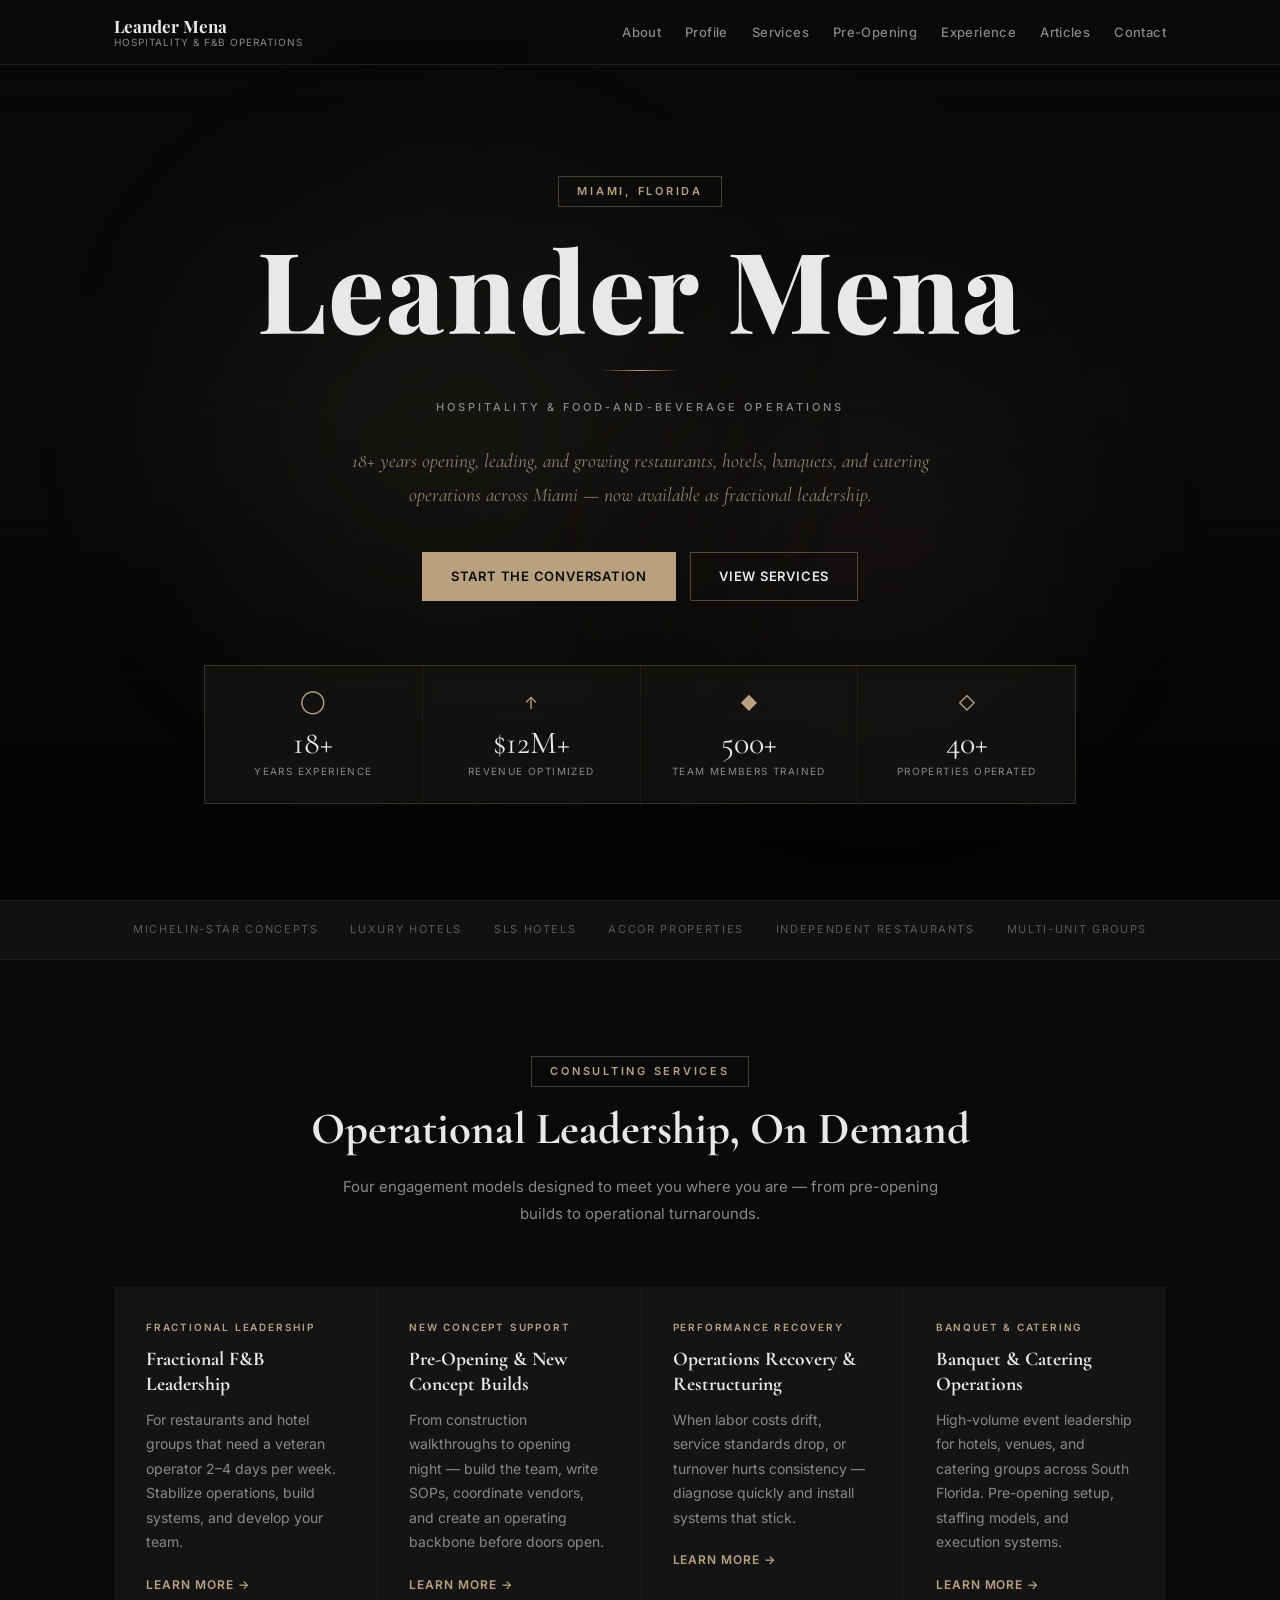
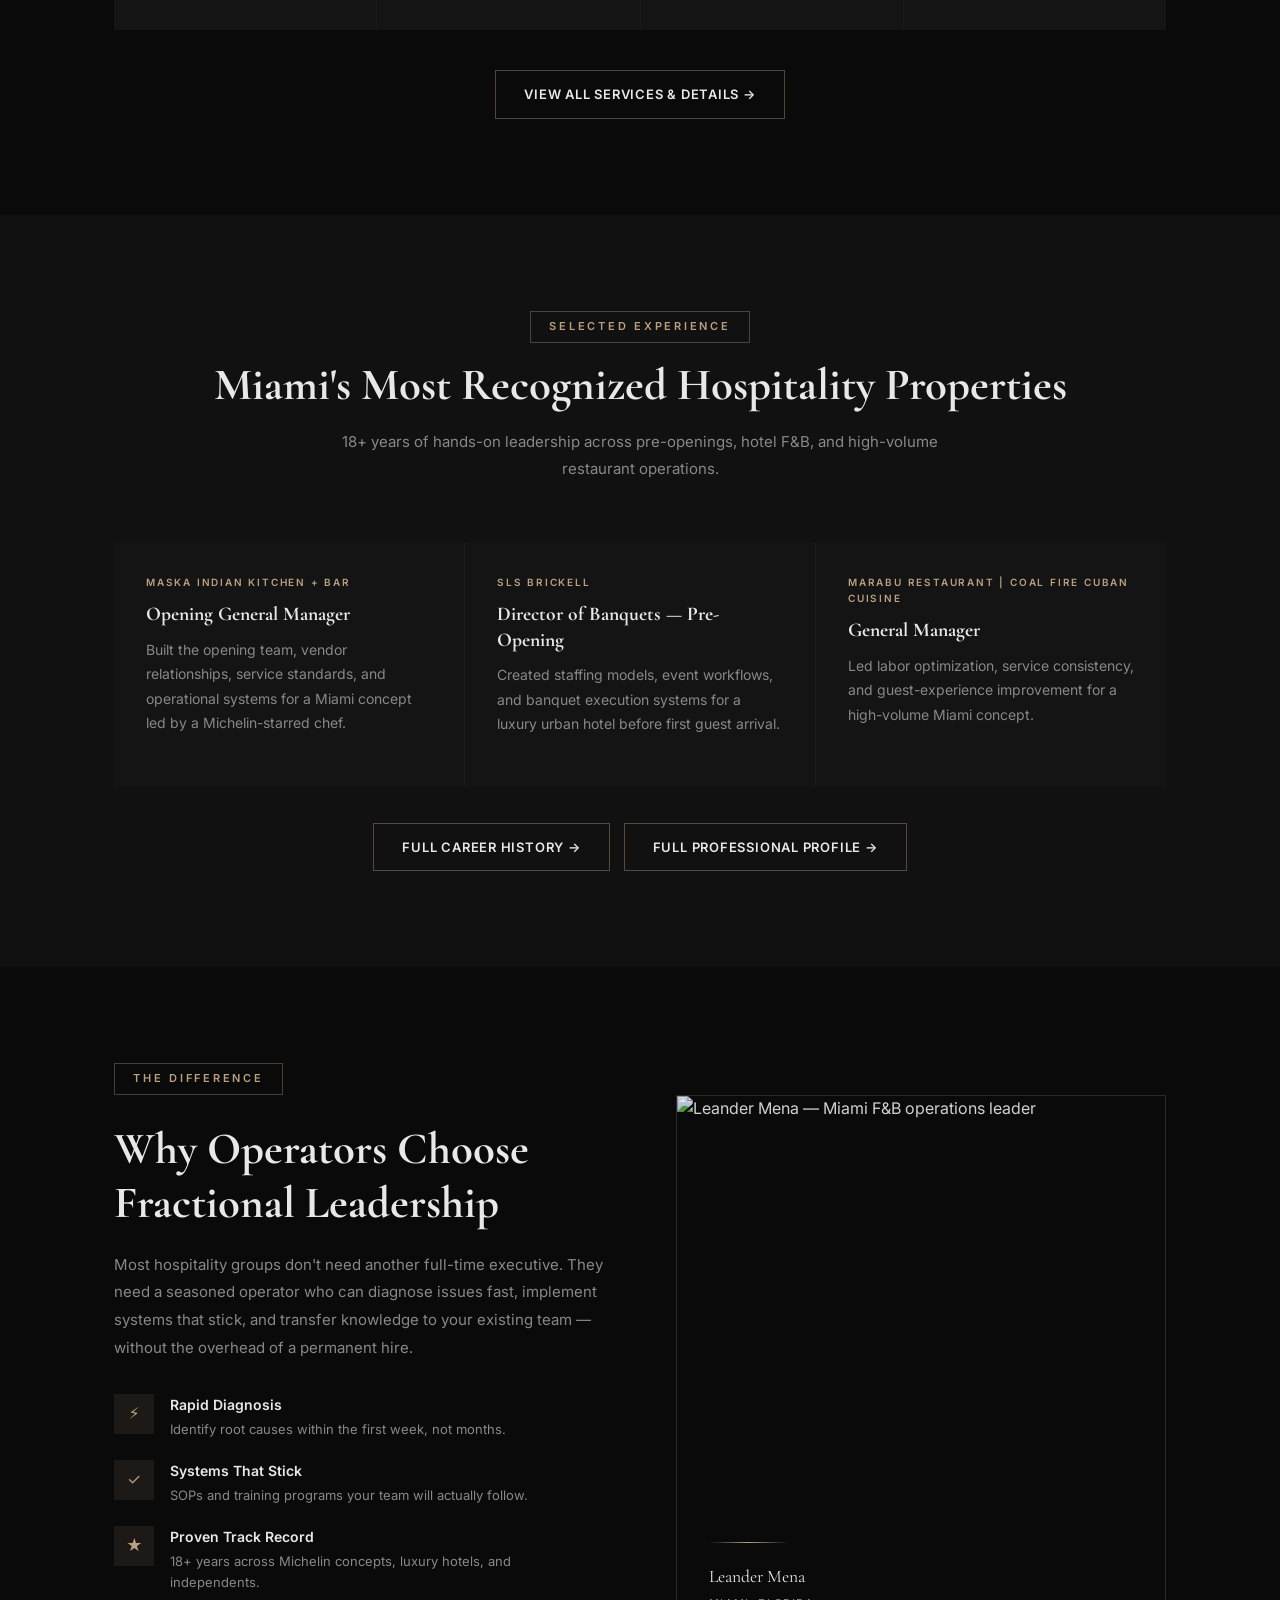
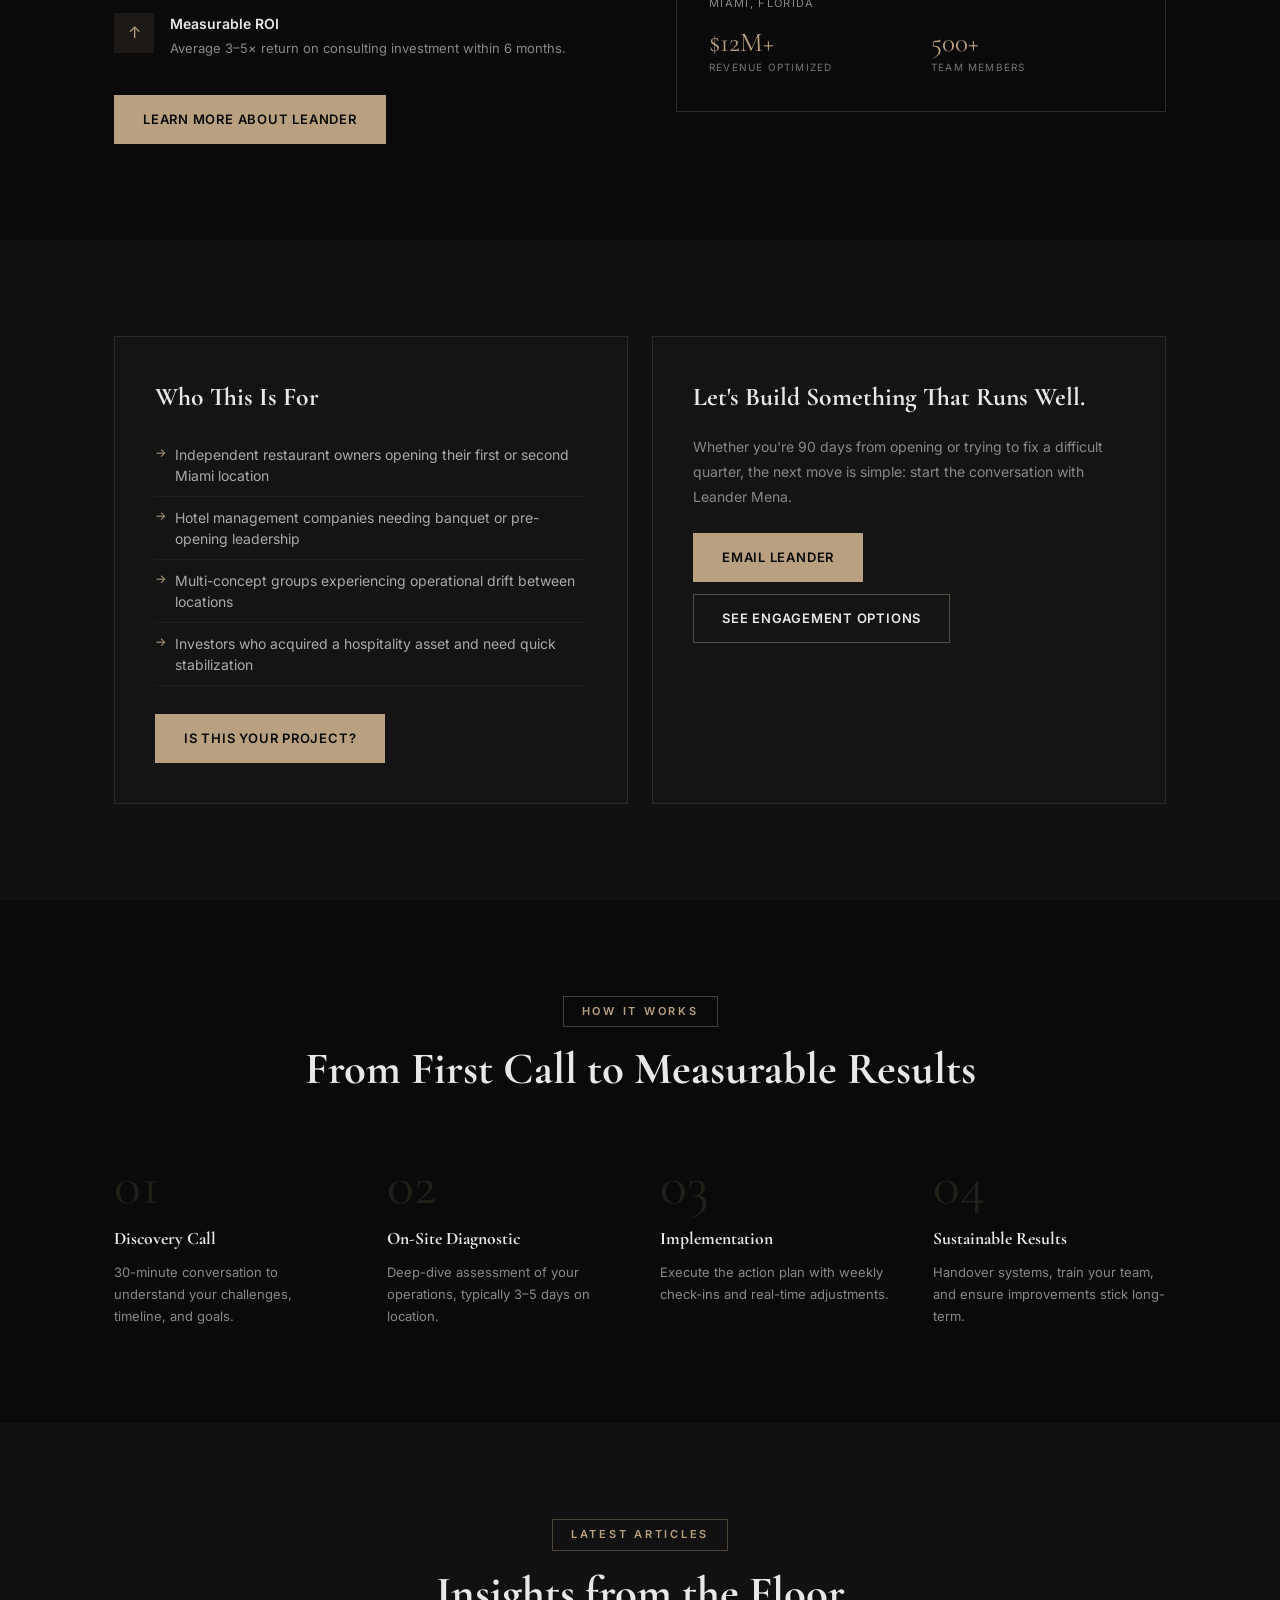
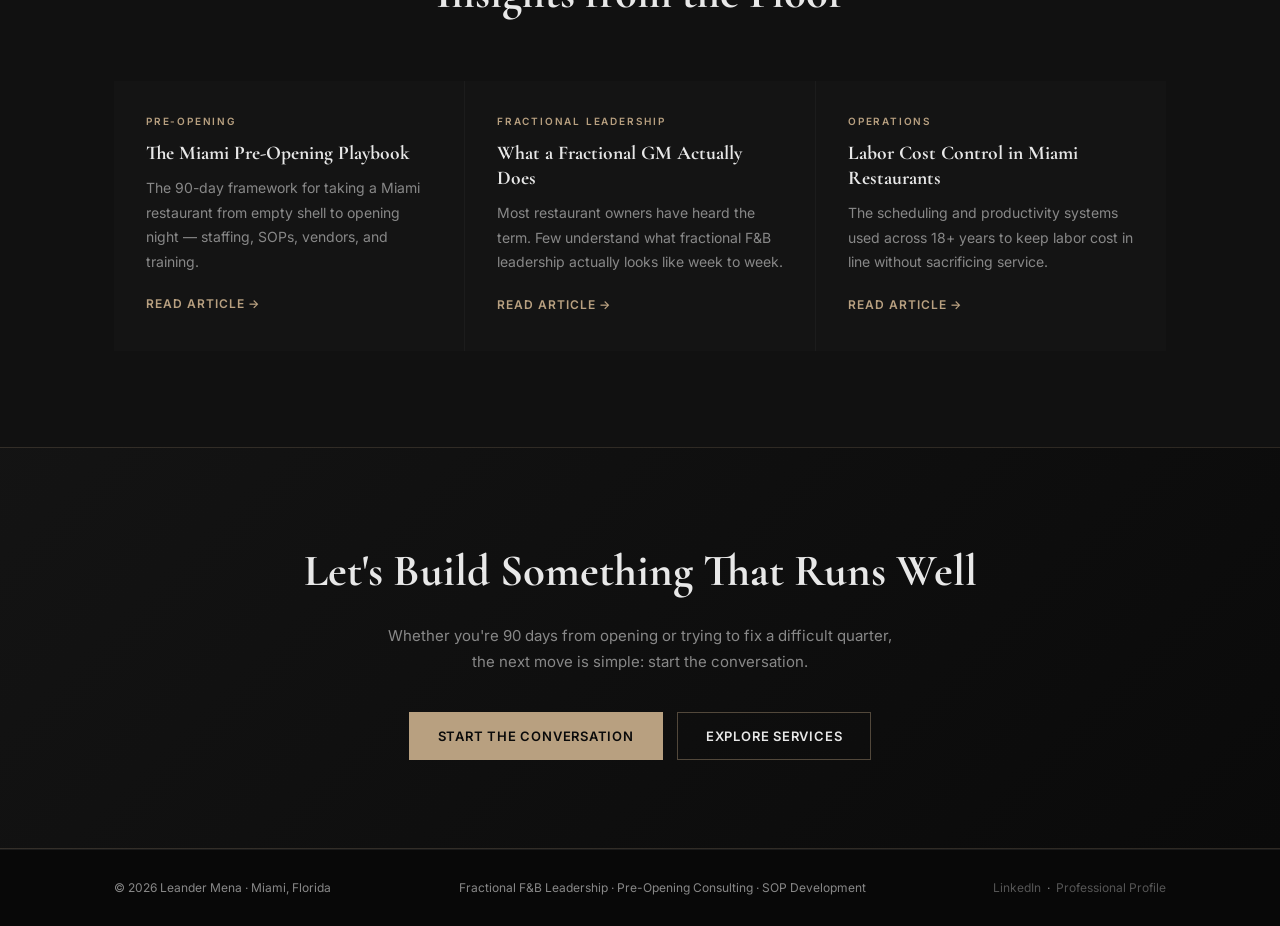
==== commit a4a247cb: "force: cache-bust deploy — restore dark hero + correct images [v2026-05-28]" ====
--- a/index.html
+++ b/index.html
@@ -69,7 +69,7 @@
 
     .container { max-width: 1100px; margin-inline: auto; padding-inline: 24px; }
 
-    /* ── SCROLL REVEAL ── */
+    /* SCROLL REVEAL */
     .reveal { opacity: 0; transform: translateY(28px); transition: opacity 0.7s ease, transform 0.7s ease; }
     .reveal.visible { opacity: 1; transform: translateY(0); }
     .reveal-delay-1 { transition-delay: 0.1s; }
@@ -77,7 +77,7 @@
     .reveal-delay-3 { transition-delay: 0.3s; }
     .reveal-delay-4 { transition-delay: 0.4s; }
 
-    /* ── HERO ANIMATIONS ── */
+    /* HERO ANIMATIONS */
     @keyframes fadeUp  { from { opacity:0; transform:translateY(30px); } to { opacity:1; transform:translateY(0); } }
     @keyframes fadeIn  { from { opacity:0; } to { opacity:1; } }
     @keyframes dividerGrow { from{width:0;opacity:0} to{width:80px;opacity:1} }
@@ -88,7 +88,7 @@
     .delay-5{animation-delay:0.7s} .delay-6{animation-delay:0.85s}
     .delay-7{animation-delay:1.05s}
 
-    /* ── NAV ── */
+    /* NAV */
     .site-header {
       position:fixed; top:0; left:0; right:0; z-index:200;
       background:rgba(10,10,10,0.88);
@@ -103,11 +103,11 @@
     .nav-links a { font-size:13px; font-weight:500; color:var(--lux-muted); letter-spacing:0.03em; transition:color 180ms ease; }
     .nav-links a:hover { color:var(--gold); }
 
-    /* ── HERO ── */
+    /* HERO */
     .hero { position:relative; min-height:100vh; display:flex; align-items:center; justify-content:center; overflow:hidden; }
     .hero-bg {
       position:absolute; inset:0;
-      background-image:url('/landing-hero.jpg');
+      background-image:url('landing-hero.jpg');
       background-size:cover; background-position:center top;
       filter:brightness(0.32);
     }
@@ -144,7 +144,7 @@
     .hero-tagline { font-family:var(--font-serif); font-style:italic; font-size:clamp(1rem,2vw,1.22rem); color:rgba(184,160,128,0.78); line-height:1.75; max-width:600px; margin:0 auto 40px; }
     .hero-cta { display:flex; flex-wrap:wrap; gap:14px; justify-content:center; }
 
-    /* ── BUTTONS ── */
+    /* BUTTONS */
     .btn-primary {
       display:inline-flex; align-items:center; gap:8px;
       padding:13px 28px; font-size:13px; font-weight:600;
@@ -166,7 +166,7 @@
     }
     .btn-secondary:hover { border-color:var(--gold); color:var(--gold); background:rgba(184,160,128,0.05); }
 
-    /* ── STATS BAR ── */
+    /* STATS BAR */
     .stats-bar {
       margin-top:64px;
       display:grid; grid-template-columns:repeat(4,1fr);
@@ -178,12 +178,12 @@
     .stat-value { font-family:var(--font-serif); font-size:2rem; color:var(--lux-text); line-height:1; margin-bottom:4px; }
     .stat-label { font-size:10px; letter-spacing:0.14em; text-transform:uppercase; color:var(--lux-muted); }
 
-    /* ── TRUST STRIP ── */
+    /* TRUST STRIP */
     .trust-strip { background:rgba(17,17,17,0.95); border-top:1px solid #1e1e1e; border-bottom:1px solid #1e1e1e; padding:20px 0; }
     .trust-list { display:flex; flex-wrap:wrap; justify-content:center; gap:10px 32px; }
     .trust-list span { font-size:11px; letter-spacing:0.15em; text-transform:uppercase; color:rgba(136,136,136,0.6); }
 
-    /* ── SECTIONS ── */
+    /* SECTIONS */
     .section { padding:96px 0; }
     .section-dark { background:var(--lux-black); }
     .section-mid  { background:var(--lux-dark); }
@@ -192,7 +192,7 @@
     .section-h2 { font-family:var(--font-serif); font-size:clamp(1.9rem,3.5vw,2.8rem); color:var(--lux-text); margin-bottom:16px; line-height:1.2; }
     .section-intro { color:var(--lux-muted); max-width:600px; margin:0 auto; font-size:15px; line-height:1.8; }
 
-    /* ── CARDS ── */
+    /* CARDS */
     .card-grid-3 { display:grid; grid-template-columns:repeat(3,1fr); gap:1px; background:rgba(42,42,42,0.45); }
     .card-grid-4 { display:grid; grid-template-columns:repeat(4,1fr); gap:1px; background:rgba(42,42,42,0.45); }
     .card-grid-2 { display:grid; grid-template-columns:1fr 1fr; gap:24px; }
@@ -204,15 +204,15 @@
     .card-link { font-size:12px; font-weight:600; letter-spacing:0.08em; text-transform:uppercase; color:var(--gold); }
     .card-link:hover { color:var(--gold-light); }
 
-    /* ── CTA PANELS ── */
+    /* CTA PANELS */
     .cta-panel { background:var(--lux-card); border:1px solid var(--lux-border); padding:40px; }
     .cta-panel h2 { font-family:var(--font-serif); font-size:1.6rem; color:var(--lux-text); margin-bottom:16px; }
     .cta-panel p  { font-size:14px; color:var(--lux-muted); line-height:1.8; margin-bottom:24px; }
     .cta-list { list-style:none; margin-bottom:28px; }
     .cta-list li { font-size:14px; color:#aaa; padding:10px 0 10px 20px; border-bottom:1px solid #1e1e1e; position:relative; line-height:1.5; }
-    .cta-list li::before { content:"→"; position:absolute; left:0; color:var(--gold); font-size:12px; }
-
-    /* ── WHY SECTION ── */
+    .cta-list li::before { content:"\2192"; position:absolute; left:0; color:var(--gold); font-size:12px; }
+
+    /* WHY SECTION */
     .why-grid { display:grid; grid-template-columns:1fr 1fr; gap:72px; align-items:center; }
     .why-list { list-style:none; margin-bottom:36px; }
     .why-list li { display:flex; gap:16px; margin-bottom:20px; align-items:flex-start; }
@@ -236,25 +236,25 @@
     .why-stat-val { font-family:var(--font-serif); font-size:1.7rem; color:var(--gold); line-height:1; }
     .why-stat-label { font-size:10px; color:rgba(136,136,136,0.85); letter-spacing:0.12em; text-transform:uppercase; margin-top:3px; }
 
-    /* ── PROCESS ── */
+    /* PROCESS */
     .process-grid { display:grid; grid-template-columns:repeat(4,1fr); gap:40px; }
     .process-step-num { font-family:var(--font-serif); font-size:3.5rem; color:rgba(184,160,128,0.15); line-height:1; margin-bottom:12px; }
     .process-step-title { font-family:var(--font-serif); font-size:1.1rem; color:var(--lux-text); margin-bottom:8px; }
     .process-step-body { font-size:13px; color:var(--lux-muted); line-height:1.7; }
 
-    /* ── CTA BANNER ── */
+    /* CTA BANNER */
     .cta-banner { background:linear-gradient(135deg,rgba(20,20,20,0.98),rgba(10,10,10,1)); border-top:1px solid rgba(184,160,128,0.2); border-bottom:1px solid rgba(184,160,128,0.2); padding:88px 0; text-align:center; }
     .cta-banner h2 { font-family:var(--font-serif); font-size:clamp(1.8rem,3.5vw,2.8rem); color:var(--lux-text); margin-bottom:16px; }
     .cta-banner p  { color:var(--lux-muted); max-width:520px; margin:0 auto 36px; font-size:15px; line-height:1.75; }
     .cta-banner-btns { display:flex; flex-wrap:wrap; gap:14px; justify-content:center; }
 
-    /* ── FOOTER ── */
+    /* FOOTER */
     .site-footer { background:#080808; border-top:1px solid #1a1a1a; padding:28px 0; }
     .footer-inner { display:flex; flex-wrap:wrap; align-items:center; justify-content:space-between; gap:12px; font-size:12px; color:var(--lux-muted); }
     .footer-inner a { color:#555; }
     .footer-inner a:hover { color:var(--gold); }
 
-    /* ── RESPONSIVE ── */
+    /* RESPONSIVE */
     @media (max-width:900px) {
       .stats-bar      { grid-template-columns:1fr 1fr; }
       .card-grid-3    { grid-template-columns:1fr; }
@@ -305,17 +305,17 @@
         <div class="divider-gold"></div>
         <p class="hero-sub anim-fade-up delay-3">Hospitality &amp; Food-and-Beverage Operations</p>
         <p class="hero-tagline anim-fade-up delay-4">
-          18+ years opening, leading, and growing restaurants, hotels, banquets, and catering operations across Miami — now available as fractional leadership.
+          18+ years opening, leading, and growing restaurants, hotels, banquets, and catering operations across Miami &mdash; now available as fractional leadership.
         </p>
         <div class="hero-cta anim-fade-up delay-5">
           <a class="btn-primary" href="/contact.html">Start the Conversation</a>
           <a class="btn-secondary" href="/services.html">View Services</a>
         </div>
         <div class="stats-bar anim-fade-up delay-7">
-          <div class="stat-item"><div class="stat-icon">◷</div><div class="stat-value">18+</div><div class="stat-label">Years Experience</div></div>
-          <div class="stat-item"><div class="stat-icon">↑</div><div class="stat-value">$12M+</div><div class="stat-label">Revenue Optimized</div></div>
-          <div class="stat-item"><div class="stat-icon">◈</div><div class="stat-value">500+</div><div class="stat-label">Team Members Trained</div></div>
-          <div class="stat-item"><div class="stat-icon">◇</div><div class="stat-value">40+</div><div class="stat-label">Properties Operated</div></div>
+          <div class="stat-item"><div class="stat-icon">&#9711;</div><div class="stat-value">18+</div><div class="stat-label">Years Experience</div></div>
+          <div class="stat-item"><div class="stat-icon">&#8593;</div><div class="stat-value">$12M+</div><div class="stat-label">Revenue Optimized</div></div>
+          <div class="stat-item"><div class="stat-icon">&#9670;</div><div class="stat-value">500+</div><div class="stat-label">Team Members Trained</div></div>
+          <div class="stat-item"><div class="stat-icon">&#9671;</div><div class="stat-value">40+</div><div class="stat-label">Properties Operated</div></div>
         </div>
       </div>
     </section>
@@ -340,36 +340,36 @@
         <div class="section-header reveal">
           <span class="eyebrow">Consulting Services</span>
           <h2 class="section-h2">Operational Leadership, On Demand</h2>
-          <p class="section-intro">Four engagement models designed to meet you where you are — from pre-opening builds to operational turnarounds.</p>
+          <p class="section-intro">Four engagement models designed to meet you where you are &mdash; from pre-opening builds to operational turnarounds.</p>
         </div>
         <div class="card-grid-4">
           <article class="lux-card reveal reveal-delay-1">
             <div class="card-eyebrow">Fractional Leadership</div>
             <h3 class="card-title">Fractional F&amp;B Leadership</h3>
-            <p class="card-body">For restaurants and hotel groups that need a veteran operator 2–4 days per week. Stabilize operations, build systems, and develop your team.</p>
-            <a class="card-link" href="/services.html">Learn more →</a>
+            <p class="card-body">For restaurants and hotel groups that need a veteran operator 2&ndash;4 days per week. Stabilize operations, build systems, and develop your team.</p>
+            <a class="card-link" href="/services.html">Learn more &#8594;</a>
           </article>
           <article class="lux-card reveal reveal-delay-2">
             <div class="card-eyebrow">New Concept Support</div>
             <h3 class="card-title">Pre-Opening &amp; New Concept Builds</h3>
-            <p class="card-body">From construction walkthroughs to opening night — build the team, write SOPs, coordinate vendors, and create an operating backbone before doors open.</p>
-            <a class="card-link" href="/pre-opening.html">Learn more →</a>
+            <p class="card-body">From construction walkthroughs to opening night &mdash; build the team, write SOPs, coordinate vendors, and create an operating backbone before doors open.</p>
+            <a class="card-link" href="/pre-opening.html">Learn more &#8594;</a>
           </article>
           <article class="lux-card reveal reveal-delay-3">
             <div class="card-eyebrow">Performance Recovery</div>
             <h3 class="card-title">Operations Recovery &amp; Restructuring</h3>
-            <p class="card-body">When labor costs drift, service standards drop, or turnover hurts consistency — diagnose quickly and install systems that stick.</p>
-            <a class="card-link" href="/services.html">Learn more →</a>
+            <p class="card-body">When labor costs drift, service standards drop, or turnover hurts consistency &mdash; diagnose quickly and install systems that stick.</p>
+            <a class="card-link" href="/services.html">Learn more &#8594;</a>
           </article>
           <article class="lux-card reveal reveal-delay-4">
             <div class="card-eyebrow">Banquet &amp; Catering</div>
             <h3 class="card-title">Banquet &amp; Catering Operations</h3>
             <p class="card-body">High-volume event leadership for hotels, venues, and catering groups across South Florida. Pre-opening setup, staffing models, and execution systems.</p>
-            <a class="card-link" href="/services.html">Learn more →</a>
+            <a class="card-link" href="/services.html">Learn more &#8594;</a>
           </article>
         </div>
         <div style="text-align:center;margin-top:40px;" class="reveal">
-          <a class="btn-secondary" href="/services.html">View All Services &amp; Details →</a>
+          <a class="btn-secondary" href="/services.html">View All Services &amp; Details &#8594;</a>
         </div>
       </div>
     </section>
@@ -390,7 +390,7 @@
           </article>
           <article class="lux-card reveal reveal-delay-2">
             <div class="card-eyebrow">SLS Brickell</div>
-            <h3 class="card-title">Director of Banquets — Pre-Opening</h3>
+            <h3 class="card-title">Director of Banquets &mdash; Pre-Opening</h3>
             <p class="card-body">Created staffing models, event workflows, and banquet execution systems for a luxury urban hotel before first guest arrival.</p>
           </article>
           <article class="lux-card reveal reveal-delay-3">
@@ -400,13 +400,13 @@
           </article>
         </div>
         <div style="text-align:center;margin-top:36px;display:flex;gap:14px;justify-content:center;flex-wrap:wrap;" class="reveal">
-          <a class="btn-secondary" href="/experience.html">Full Career History →</a>
-          <a class="btn-secondary" href="/leander-mena-miami-hospitality.html">Full Professional Profile →</a>
-        </div>
-      </div>
-    </section>
-
-    <!-- WHY FRACTIONAL — with about.jpg -->
+          <a class="btn-secondary" href="/experience.html">Full Career History &#8594;</a>
+          <a class="btn-secondary" href="/leander-mena-miami-hospitality.html">Full Professional Profile &#8594;</a>
+        </div>
+      </div>
+    </section>
+
+    <!-- WHY FRACTIONAL - with about.jpg -->
     <section class="section section-dark">
       <div class="container">
         <div class="why-grid">
@@ -414,13 +414,13 @@
             <span class="eyebrow">The Difference</span>
             <h2 class="section-h2" style="text-align:left;margin-bottom:20px;">Why Operators Choose Fractional Leadership</h2>
             <p style="color:var(--lux-muted);font-size:15px;line-height:1.85;margin-bottom:32px;">
-              Most hospitality groups don't need another full-time executive. They need a seasoned operator who can diagnose issues fast, implement systems that stick, and transfer knowledge to your existing team — without the overhead of a permanent hire.
+              Most hospitality groups don't need another full-time executive. They need a seasoned operator who can diagnose issues fast, implement systems that stick, and transfer knowledge to your existing team &mdash; without the overhead of a permanent hire.
             </p>
             <ul class="why-list">
-              <li><div class="why-icon">⚡</div><div><h4>Rapid Diagnosis</h4><p>Identify root causes within the first week, not months.</p></div></li>
-              <li><div class="why-icon">✓</div><div><h4>Systems That Stick</h4><p>SOPs and training programs your team will actually follow.</p></div></li>
-              <li><div class="why-icon">★</div><div><h4>Proven Track Record</h4><p>18+ years across Michelin concepts, luxury hotels, and independents.</p></div></li>
-              <li><div class="why-icon">↑</div><div><h4>Measurable ROI</h4><p>Average 3–5× return on consulting investment within 6 months.</p></div></li>
+              <li><div class="why-icon">&#9889;</div><div><h4>Rapid Diagnosis</h4><p>Identify root causes within the first week, not months.</p></div></li>
+              <li><div class="why-icon">&#10003;</div><div><h4>Systems That Stick</h4><p>SOPs and training programs your team will actually follow.</p></div></li>
+              <li><div class="why-icon">&#9733;</div><div><h4>Proven Track Record</h4><p>18+ years across Michelin concepts, luxury hotels, and independents.</p></div></li>
+              <li><div class="why-icon">&#8593;</div><div><h4>Measurable ROI</h4><p>Average 3&ndash;5&times; return on consulting investment within 6 months.</p></div></li>
             </ul>
             <a class="btn-primary" href="/about.html">Learn More About Leander</a>
           </div>
@@ -428,7 +428,7 @@
           <!-- REAL PHOTO PANEL -->
           <div class="why-photo-panel reveal reveal-delay-2">
             <div class="why-photo-wrap">
-              <img src="/about.jpg" alt="Leander Mena — Miami F&B operations leader" width="540" height="680" loading="lazy" />
+              <img src="about.jpg" alt="Leander Mena — Miami F&B operations leader" width="540" height="680" loading="lazy" />
               <div class="why-photo-overlay">
                 <div class="divider-gold" style="margin:0 0 20px;animation:none;opacity:1;"></div>
                 <p style="font-family:var(--font-serif);font-size:1.1rem;color:var(--lux-text);margin-bottom:4px;">Leander Mena</p>
@@ -479,7 +479,7 @@
         </div>
         <div class="process-grid">
           <div class="reveal reveal-delay-1"><div class="process-step-num">01</div><h3 class="process-step-title">Discovery Call</h3><p class="process-step-body">30-minute conversation to understand your challenges, timeline, and goals.</p></div>
-          <div class="reveal reveal-delay-2"><div class="process-step-num">02</div><h3 class="process-step-title">On-Site Diagnostic</h3><p class="process-step-body">Deep-dive assessment of your operations, typically 3–5 days on location.</p></div>
+          <div class="reveal reveal-delay-2"><div class="process-step-num">02</div><h3 class="process-step-title">On-Site Diagnostic</h3><p class="process-step-body">Deep-dive assessment of your operations, typically 3&ndash;5 days on location.</p></div>
           <div class="reveal reveal-delay-3"><div class="process-step-num">03</div><h3 class="process-step-title">Implementation</h3><p class="process-step-body">Execute the action plan with weekly check-ins and real-time adjustments.</p></div>
           <div class="reveal reveal-delay-4"><div class="process-step-num">04</div><h3 class="process-step-title">Sustainable Results</h3><p class="process-step-body">Handover systems, train your team, and ensure improvements stick long-term.</p></div>
         </div>
@@ -497,20 +497,20 @@
           <article class="lux-card reveal reveal-delay-1">
             <div class="card-eyebrow">Pre-Opening</div>
             <h3 class="card-title">The Miami Pre-Opening Playbook</h3>
-            <p class="card-body">The 90-day framework for taking a Miami restaurant from empty shell to opening night — staffing, SOPs, vendors, and training.</p>
-            <a class="card-link" href="/blog/miami-pre-opening-playbook.html">Read article →</a>
+            <p class="card-body">The 90-day framework for taking a Miami restaurant from empty shell to opening night &mdash; staffing, SOPs, vendors, and training.</p>
+            <a class="card-link" href="/blog/miami-pre-opening-playbook.html">Read article &#8594;</a>
           </article>
           <article class="lux-card reveal reveal-delay-2">
             <div class="card-eyebrow">Fractional Leadership</div>
             <h3 class="card-title">What a Fractional GM Actually Does</h3>
             <p class="card-body">Most restaurant owners have heard the term. Few understand what fractional F&amp;B leadership actually looks like week to week.</p>
-            <a class="card-link" href="/blog/what-fractional-gm-does.html">Read article →</a>
+            <a class="card-link" href="/blog/what-fractional-gm-does.html">Read article &#8594;</a>
           </article>
           <article class="lux-card reveal reveal-delay-3">
             <div class="card-eyebrow">Operations</div>
             <h3 class="card-title">Labor Cost Control in Miami Restaurants</h3>
             <p class="card-body">The scheduling and productivity systems used across 18+ years to keep labor cost in line without sacrificing service.</p>
-            <a class="card-link" href="/blog/labor-cost-control-miami-restaurants.html">Read article →</a>
+            <a class="card-link" href="/blog/labor-cost-control-miami-restaurants.html">Read article &#8594;</a>
           </article>
         </div>
       </div>
@@ -533,17 +533,17 @@
   <!-- FOOTER -->
   <footer class="site-footer">
     <div class="container footer-inner">
-      <span>© 2026 Leander Mena · Miami, Florida</span>
-      <span>Fractional F&amp;B Leadership · Pre-Opening Consulting · SOP Development</span>
+      <span>&copy; 2026 Leander Mena &middot; Miami, Florida</span>
+      <span>Fractional F&amp;B Leadership &middot; Pre-Opening Consulting &middot; SOP Development</span>
       <span>
         <a href="https://www.linkedin.com/in/leandermena/" target="_blank" rel="noopener noreferrer">LinkedIn</a>
-        &nbsp;·&nbsp;
+        &nbsp;&middot;&nbsp;
         <a href="/leander-mena-miami-hospitality.html">Professional Profile</a>
       </span>
     </div>
   </footer>
 
-  <!-- SCROLL REVEAL OBSERVER -->
+  <!-- SCROLL REVEAL -->
   <script>
     (function(){
       var els = document.querySelectorAll('.reveal');
@@ -559,4 +559,4 @@
 
   <script defer src="https://static.cloudflareinsights.com/beacon.min.js" data-cf-beacon='{"token":"7b5059dd6be246989c9476796a91cc74"}'></script>
 </body>
-</html>
+</html>
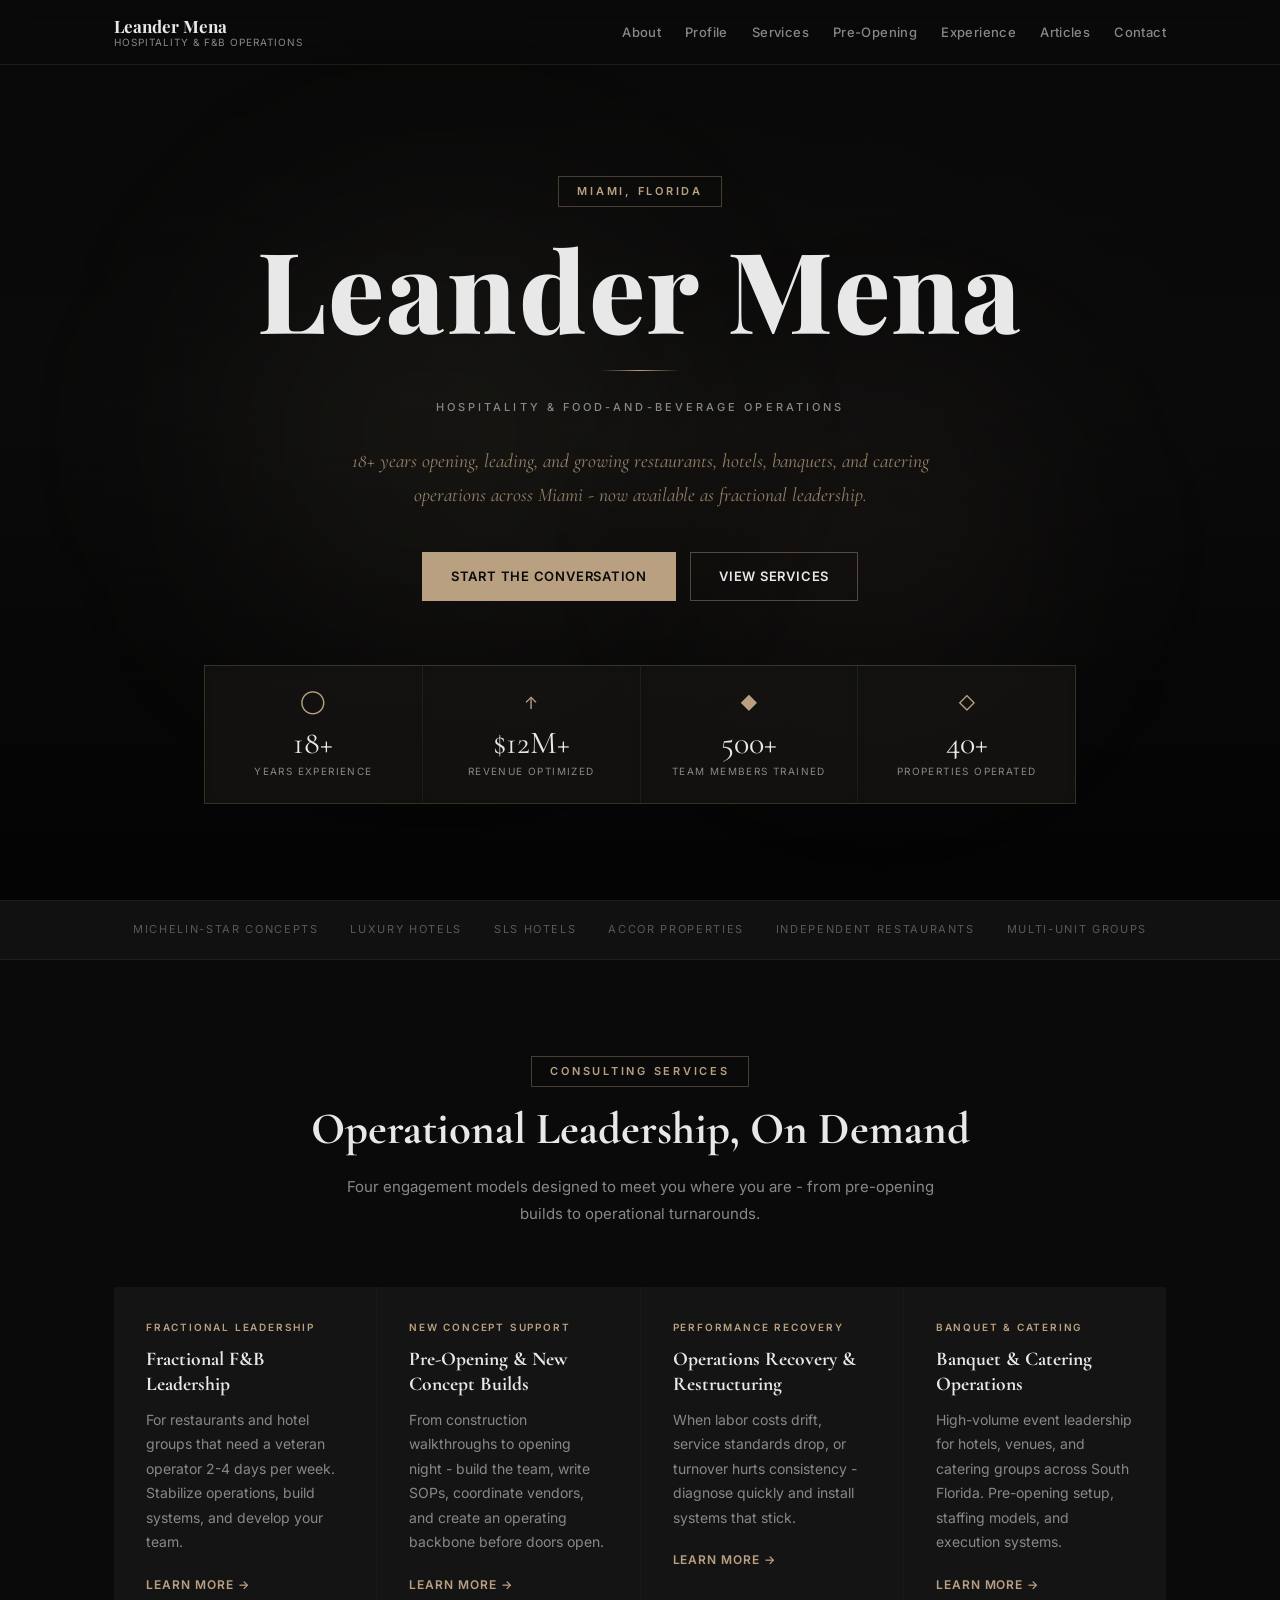
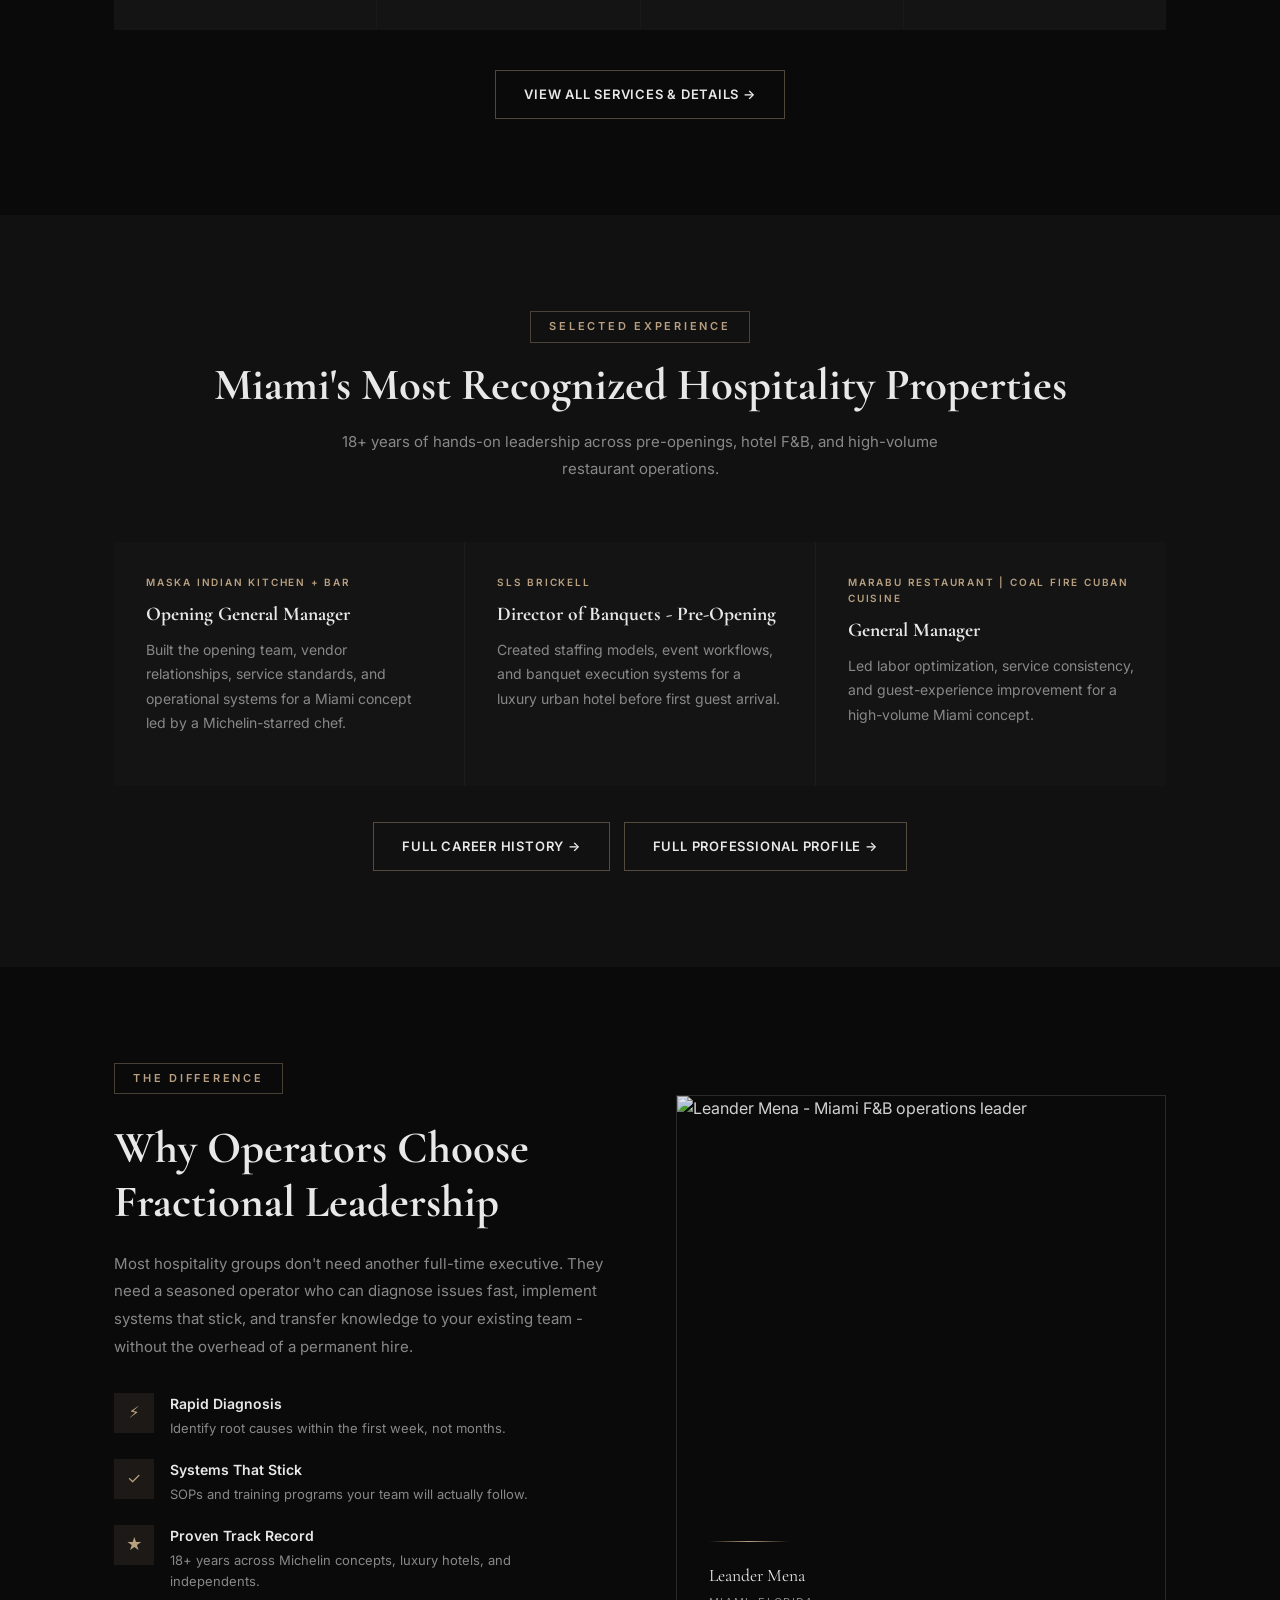
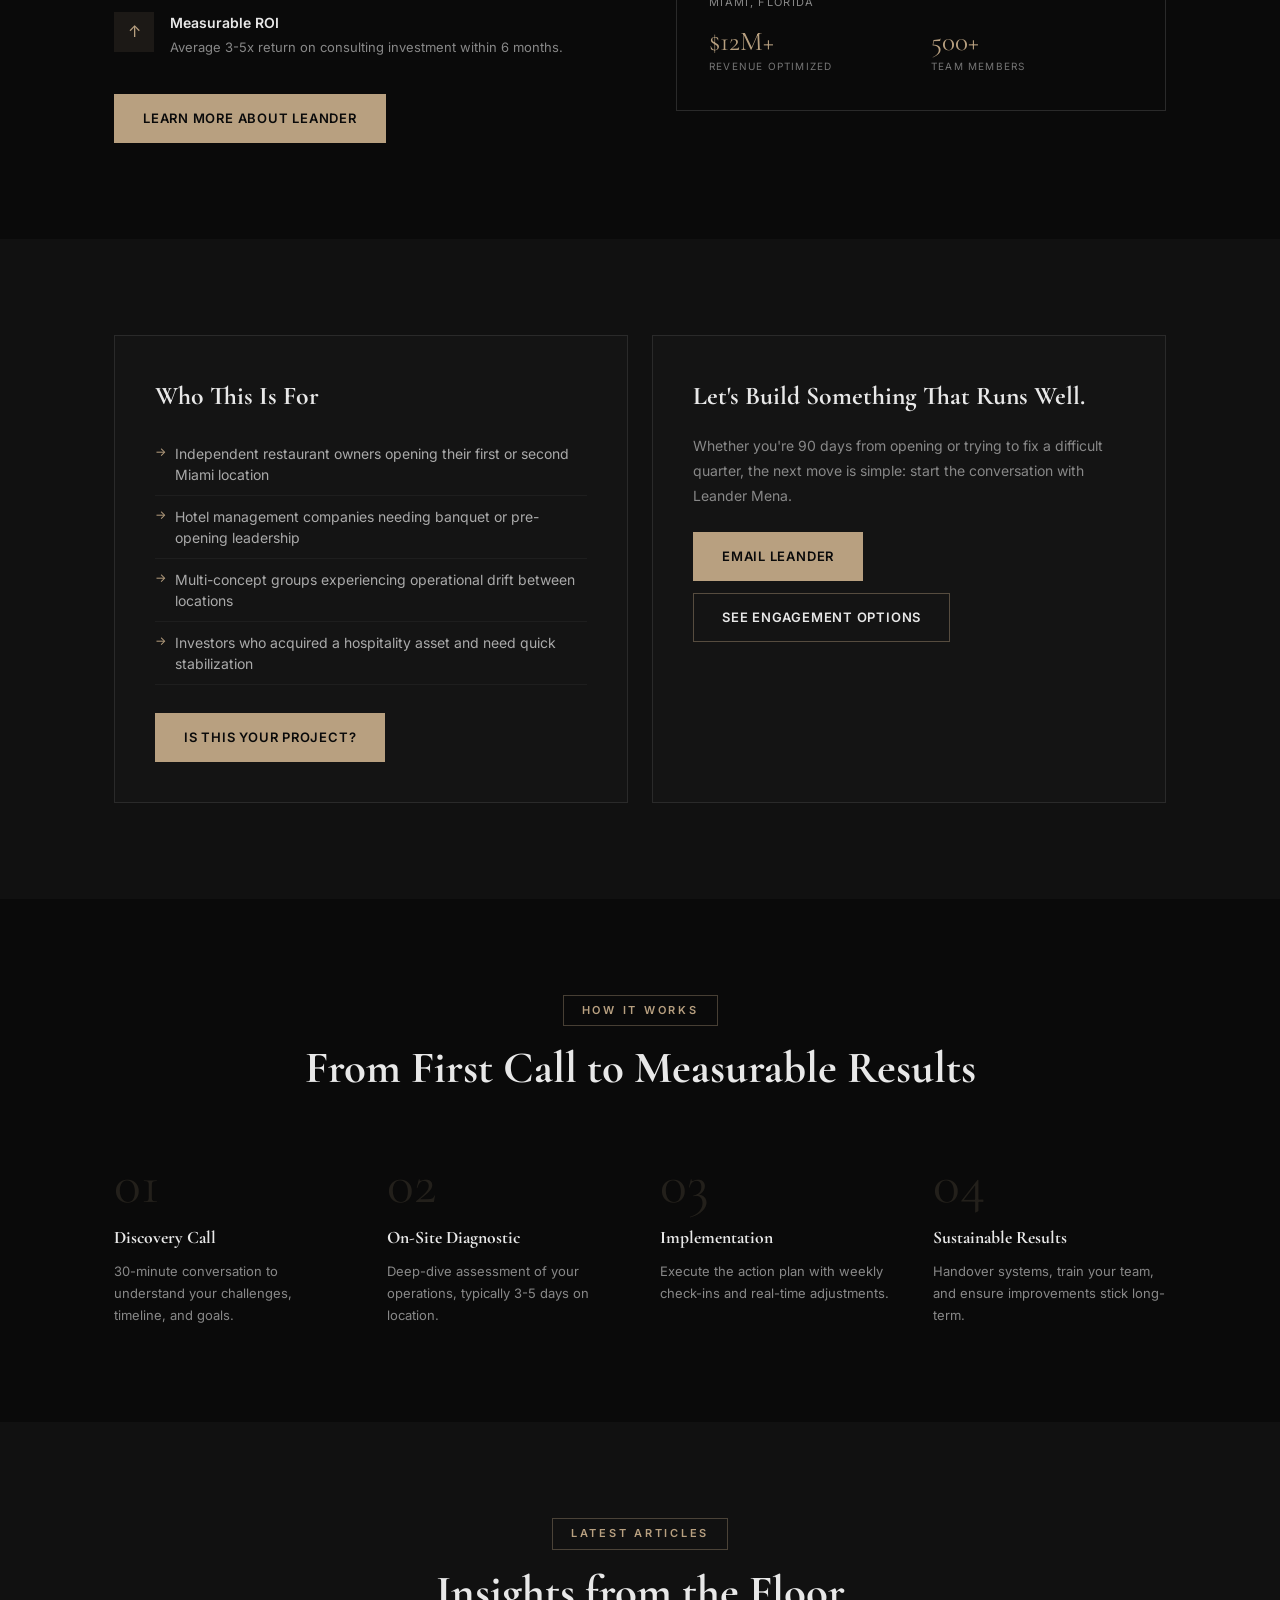
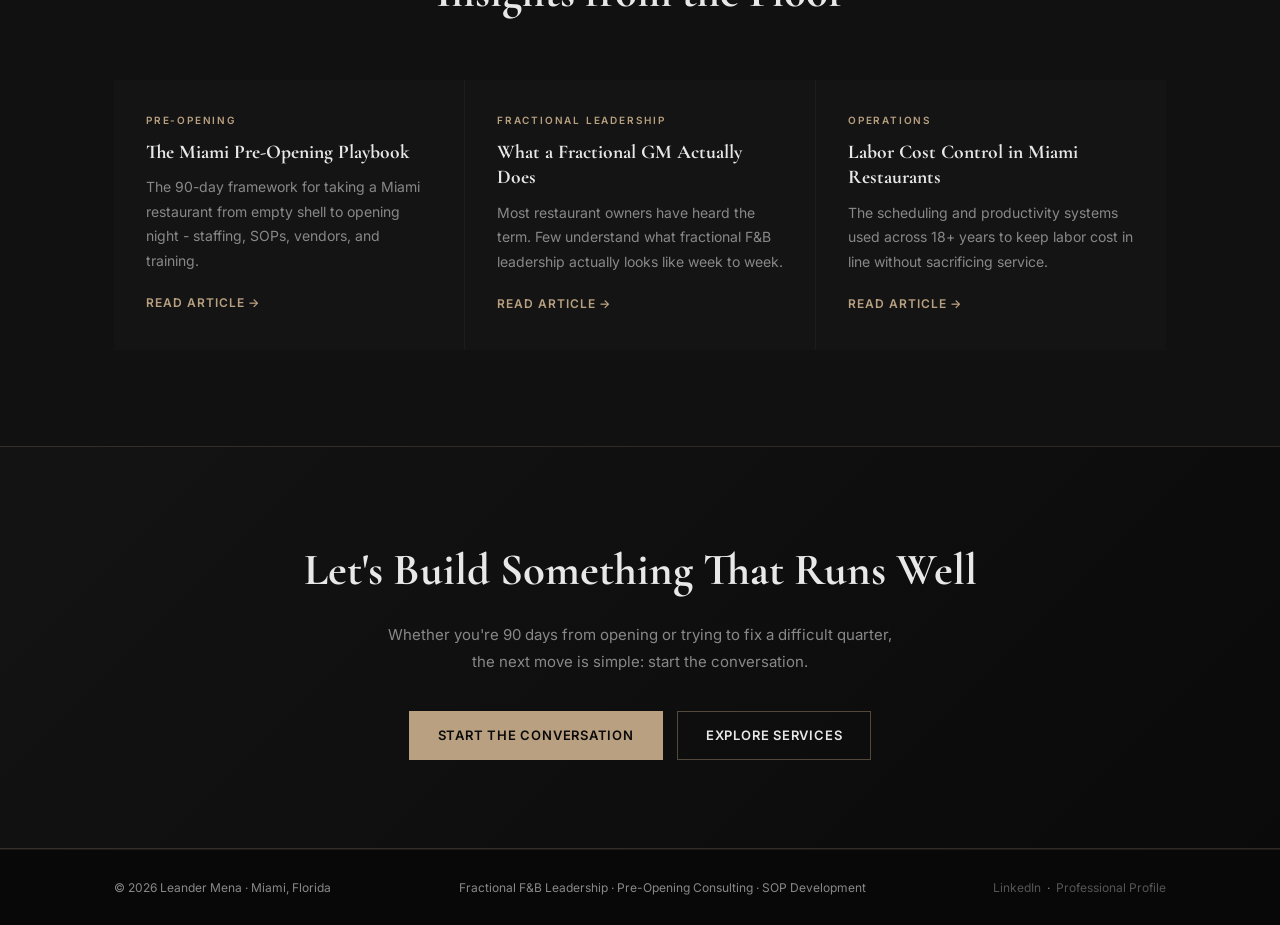
==== commit 88959170: "Restore index.html: replace all em/en-dashes with hyphens" ====
--- a/index.html
+++ b/index.html
@@ -305,7 +305,7 @@
         <div class="divider-gold"></div>
         <p class="hero-sub anim-fade-up delay-3">Hospitality &amp; Food-and-Beverage Operations</p>
         <p class="hero-tagline anim-fade-up delay-4">
-          18+ years opening, leading, and growing restaurants, hotels, banquets, and catering operations across Miami &mdash; now available as fractional leadership.
+          18+ years opening, leading, and growing restaurants, hotels, banquets, and catering operations across Miami - now available as fractional leadership.
         </p>
         <div class="hero-cta anim-fade-up delay-5">
           <a class="btn-primary" href="/contact.html">Start the Conversation</a>
@@ -340,25 +340,25 @@
         <div class="section-header reveal">
           <span class="eyebrow">Consulting Services</span>
           <h2 class="section-h2">Operational Leadership, On Demand</h2>
-          <p class="section-intro">Four engagement models designed to meet you where you are &mdash; from pre-opening builds to operational turnarounds.</p>
+          <p class="section-intro">Four engagement models designed to meet you where you are - from pre-opening builds to operational turnarounds.</p>
         </div>
         <div class="card-grid-4">
           <article class="lux-card reveal reveal-delay-1">
             <div class="card-eyebrow">Fractional Leadership</div>
             <h3 class="card-title">Fractional F&amp;B Leadership</h3>
-            <p class="card-body">For restaurants and hotel groups that need a veteran operator 2&ndash;4 days per week. Stabilize operations, build systems, and develop your team.</p>
+            <p class="card-body">For restaurants and hotel groups that need a veteran operator 2-4 days per week. Stabilize operations, build systems, and develop your team.</p>
             <a class="card-link" href="/services.html">Learn more &#8594;</a>
           </article>
           <article class="lux-card reveal reveal-delay-2">
             <div class="card-eyebrow">New Concept Support</div>
             <h3 class="card-title">Pre-Opening &amp; New Concept Builds</h3>
-            <p class="card-body">From construction walkthroughs to opening night &mdash; build the team, write SOPs, coordinate vendors, and create an operating backbone before doors open.</p>
+            <p class="card-body">From construction walkthroughs to opening night - build the team, write SOPs, coordinate vendors, and create an operating backbone before doors open.</p>
             <a class="card-link" href="/pre-opening.html">Learn more &#8594;</a>
           </article>
           <article class="lux-card reveal reveal-delay-3">
             <div class="card-eyebrow">Performance Recovery</div>
             <h3 class="card-title">Operations Recovery &amp; Restructuring</h3>
-            <p class="card-body">When labor costs drift, service standards drop, or turnover hurts consistency &mdash; diagnose quickly and install systems that stick.</p>
+            <p class="card-body">When labor costs drift, service standards drop, or turnover hurts consistency - diagnose quickly and install systems that stick.</p>
             <a class="card-link" href="/services.html">Learn more &#8594;</a>
           </article>
           <article class="lux-card reveal reveal-delay-4">
@@ -390,7 +390,7 @@
           </article>
           <article class="lux-card reveal reveal-delay-2">
             <div class="card-eyebrow">SLS Brickell</div>
-            <h3 class="card-title">Director of Banquets &mdash; Pre-Opening</h3>
+            <h3 class="card-title">Director of Banquets - Pre-Opening</h3>
             <p class="card-body">Created staffing models, event workflows, and banquet execution systems for a luxury urban hotel before first guest arrival.</p>
           </article>
           <article class="lux-card reveal reveal-delay-3">
@@ -414,13 +414,13 @@
             <span class="eyebrow">The Difference</span>
             <h2 class="section-h2" style="text-align:left;margin-bottom:20px;">Why Operators Choose Fractional Leadership</h2>
             <p style="color:var(--lux-muted);font-size:15px;line-height:1.85;margin-bottom:32px;">
-              Most hospitality groups don't need another full-time executive. They need a seasoned operator who can diagnose issues fast, implement systems that stick, and transfer knowledge to your existing team &mdash; without the overhead of a permanent hire.
+              Most hospitality groups don't need another full-time executive. They need a seasoned operator who can diagnose issues fast, implement systems that stick, and transfer knowledge to your existing team - without the overhead of a permanent hire.
             </p>
             <ul class="why-list">
               <li><div class="why-icon">&#9889;</div><div><h4>Rapid Diagnosis</h4><p>Identify root causes within the first week, not months.</p></div></li>
               <li><div class="why-icon">&#10003;</div><div><h4>Systems That Stick</h4><p>SOPs and training programs your team will actually follow.</p></div></li>
               <li><div class="why-icon">&#9733;</div><div><h4>Proven Track Record</h4><p>18+ years across Michelin concepts, luxury hotels, and independents.</p></div></li>
-              <li><div class="why-icon">&#8593;</div><div><h4>Measurable ROI</h4><p>Average 3&ndash;5&times; return on consulting investment within 6 months.</p></div></li>
+              <li><div class="why-icon">&#8593;</div><div><h4>Measurable ROI</h4><p>Average 3-5x return on consulting investment within 6 months.</p></div></li>
             </ul>
             <a class="btn-primary" href="/about.html">Learn More About Leander</a>
           </div>
@@ -428,7 +428,7 @@
           <!-- REAL PHOTO PANEL -->
           <div class="why-photo-panel reveal reveal-delay-2">
             <div class="why-photo-wrap">
-              <img src="about.jpg" alt="Leander Mena — Miami F&B operations leader" width="540" height="680" loading="lazy" />
+              <img src="about.jpg" alt="Leander Mena - Miami F&B operations leader" width="540" height="680" loading="lazy" />
               <div class="why-photo-overlay">
                 <div class="divider-gold" style="margin:0 0 20px;animation:none;opacity:1;"></div>
                 <p style="font-family:var(--font-serif);font-size:1.1rem;color:var(--lux-text);margin-bottom:4px;">Leander Mena</p>
@@ -479,7 +479,7 @@
         </div>
         <div class="process-grid">
           <div class="reveal reveal-delay-1"><div class="process-step-num">01</div><h3 class="process-step-title">Discovery Call</h3><p class="process-step-body">30-minute conversation to understand your challenges, timeline, and goals.</p></div>
-          <div class="reveal reveal-delay-2"><div class="process-step-num">02</div><h3 class="process-step-title">On-Site Diagnostic</h3><p class="process-step-body">Deep-dive assessment of your operations, typically 3&ndash;5 days on location.</p></div>
+          <div class="reveal reveal-delay-2"><div class="process-step-num">02</div><h3 class="process-step-title">On-Site Diagnostic</h3><p class="process-step-body">Deep-dive assessment of your operations, typically 3-5 days on location.</p></div>
           <div class="reveal reveal-delay-3"><div class="process-step-num">03</div><h3 class="process-step-title">Implementation</h3><p class="process-step-body">Execute the action plan with weekly check-ins and real-time adjustments.</p></div>
           <div class="reveal reveal-delay-4"><div class="process-step-num">04</div><h3 class="process-step-title">Sustainable Results</h3><p class="process-step-body">Handover systems, train your team, and ensure improvements stick long-term.</p></div>
         </div>
@@ -497,7 +497,7 @@
           <article class="lux-card reveal reveal-delay-1">
             <div class="card-eyebrow">Pre-Opening</div>
             <h3 class="card-title">The Miami Pre-Opening Playbook</h3>
-            <p class="card-body">The 90-day framework for taking a Miami restaurant from empty shell to opening night &mdash; staffing, SOPs, vendors, and training.</p>
+            <p class="card-body">The 90-day framework for taking a Miami restaurant from empty shell to opening night - staffing, SOPs, vendors, and training.</p>
             <a class="card-link" href="/blog/miami-pre-opening-playbook.html">Read article &#8594;</a>
           </article>
           <article class="lux-card reveal reveal-delay-2">
@@ -559,4 +559,4 @@
 
   <script defer src="https://static.cloudflareinsights.com/beacon.min.js" data-cf-beacon='{"token":"7b5059dd6be246989c9476796a91cc74"}'></script>
 </body>
-</html>+</html>
